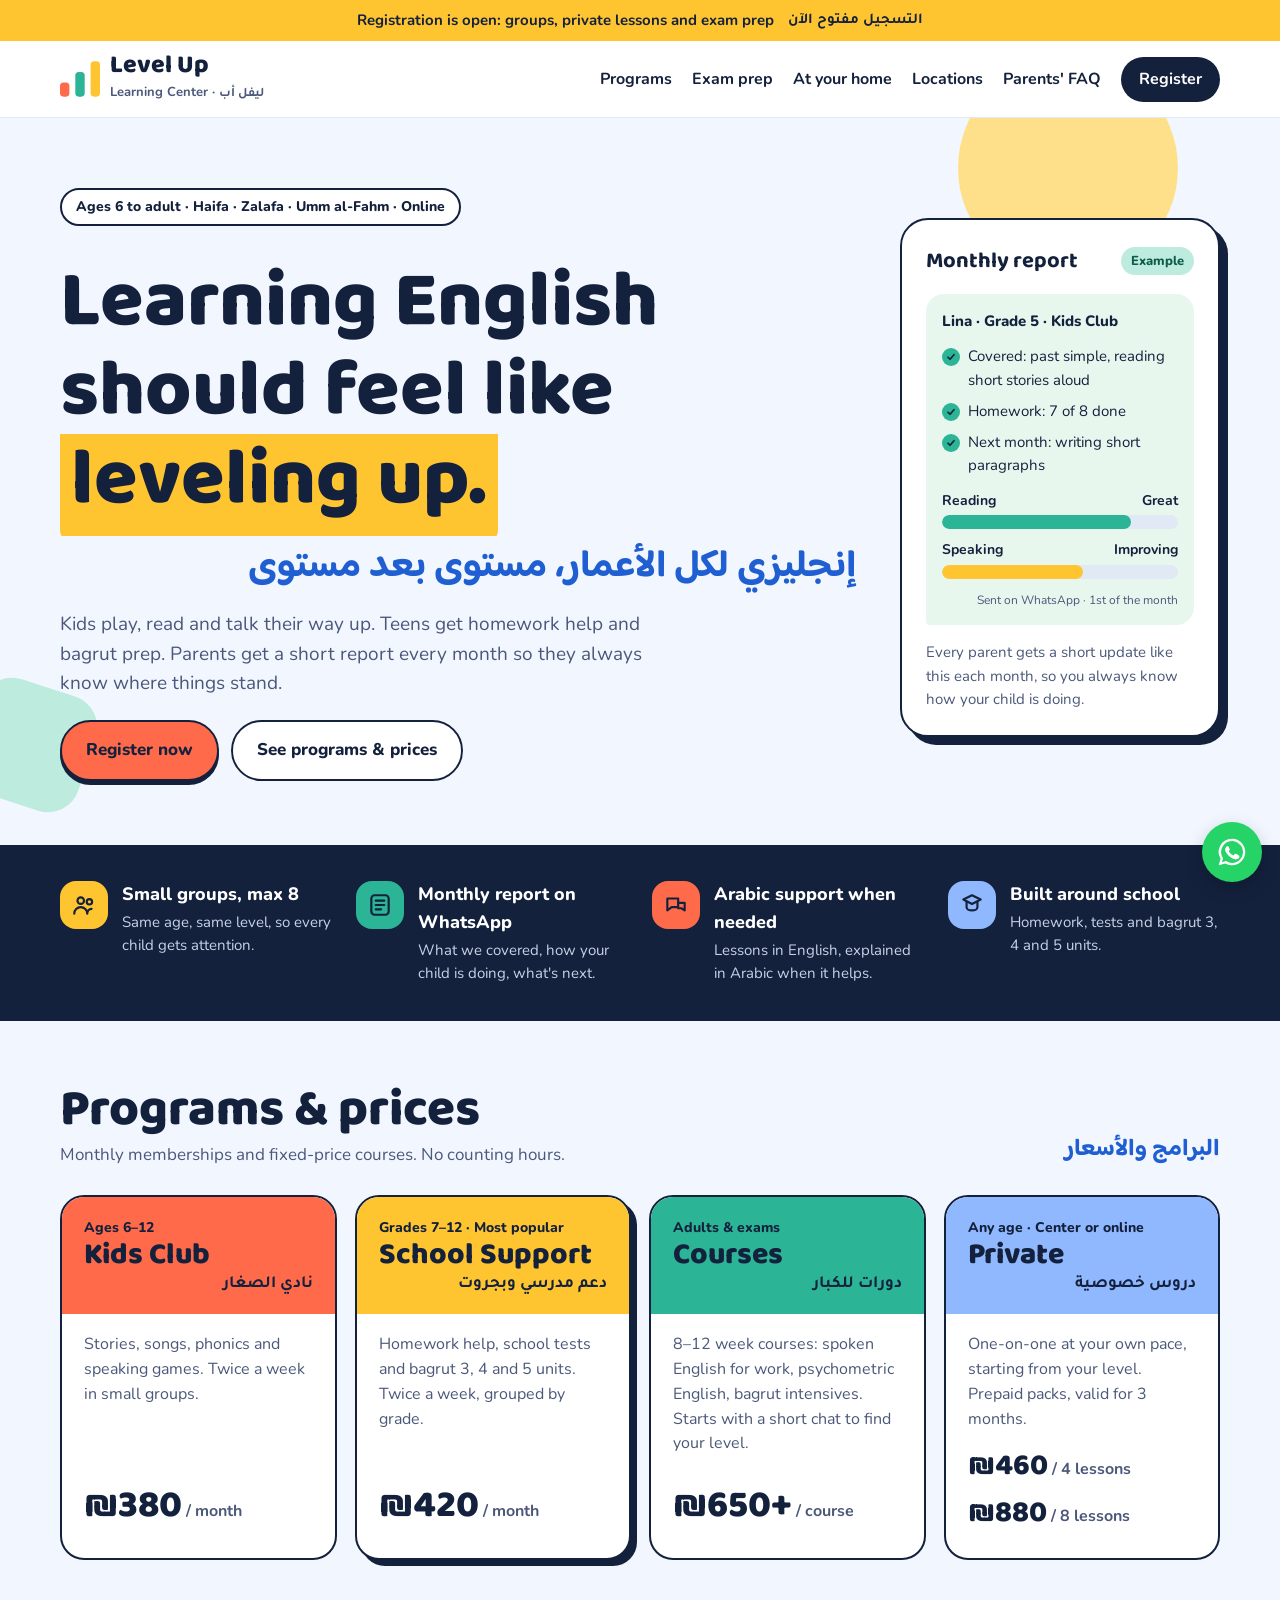
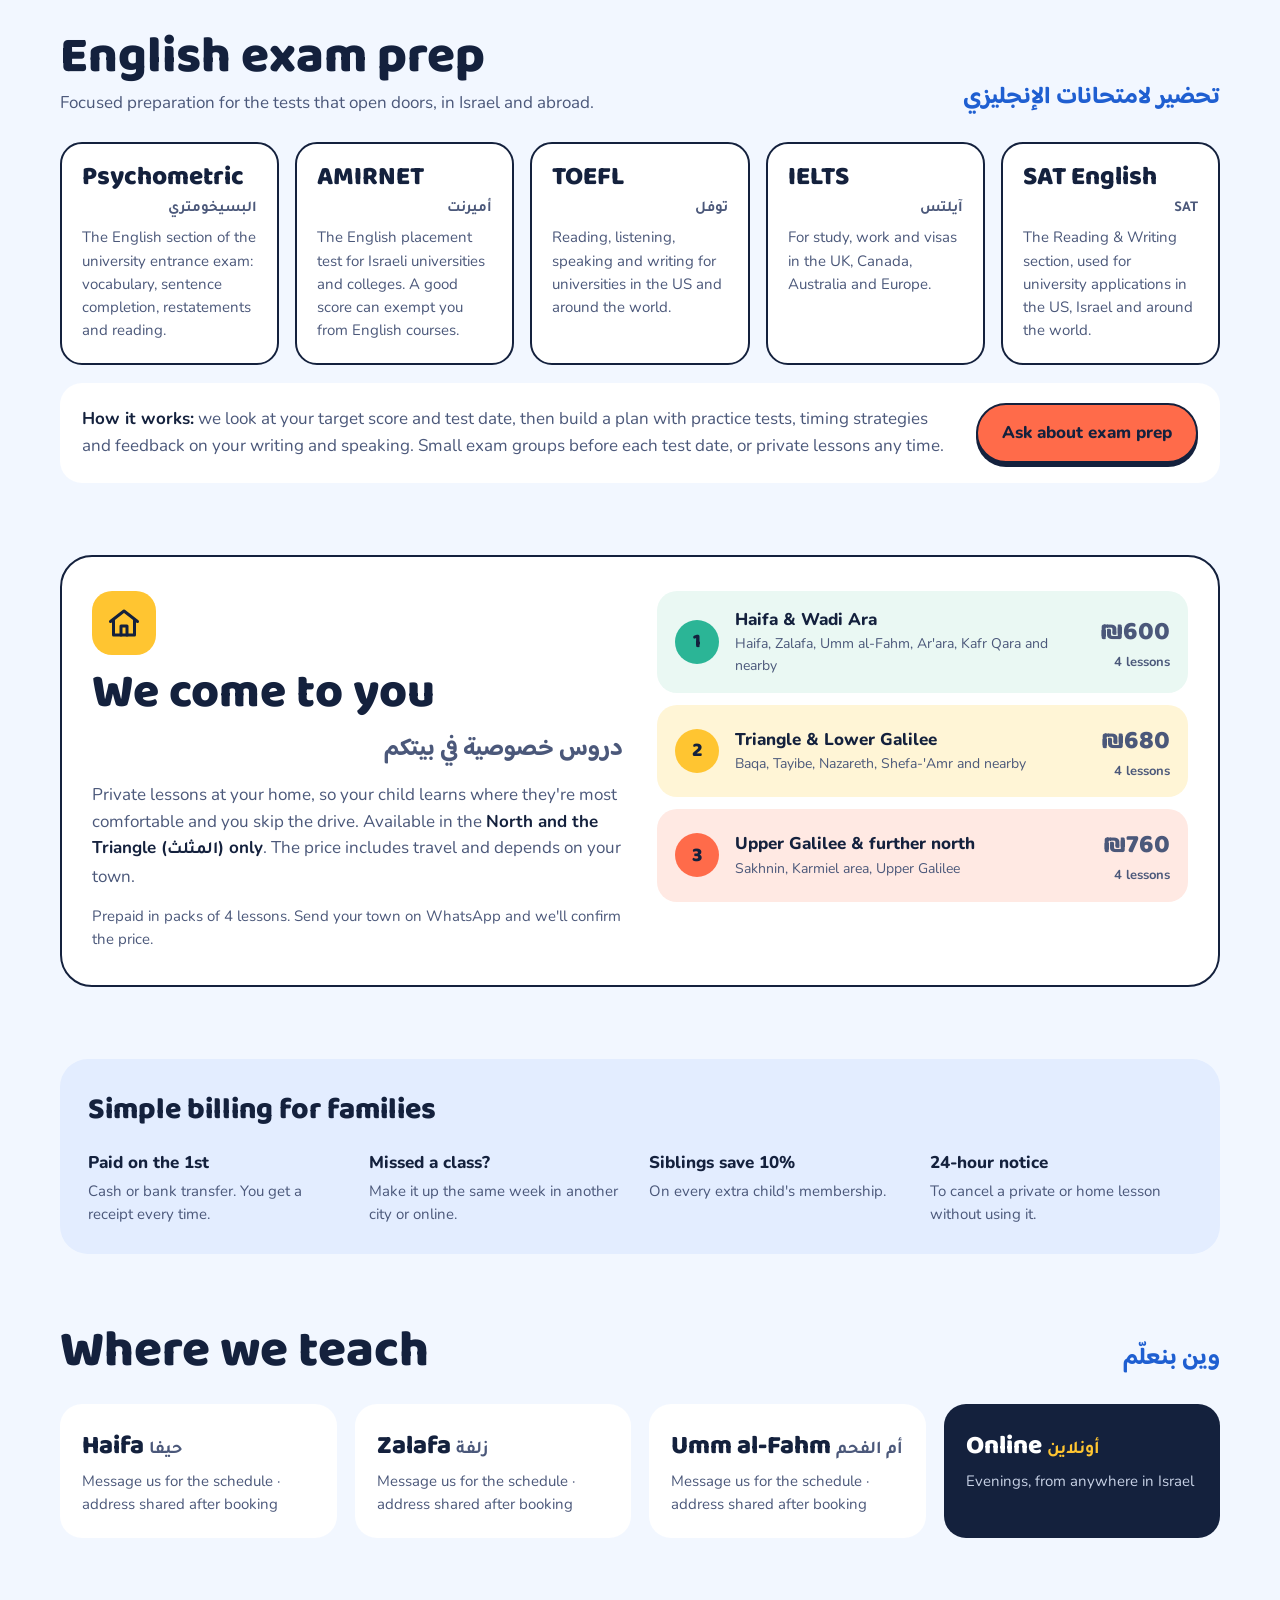
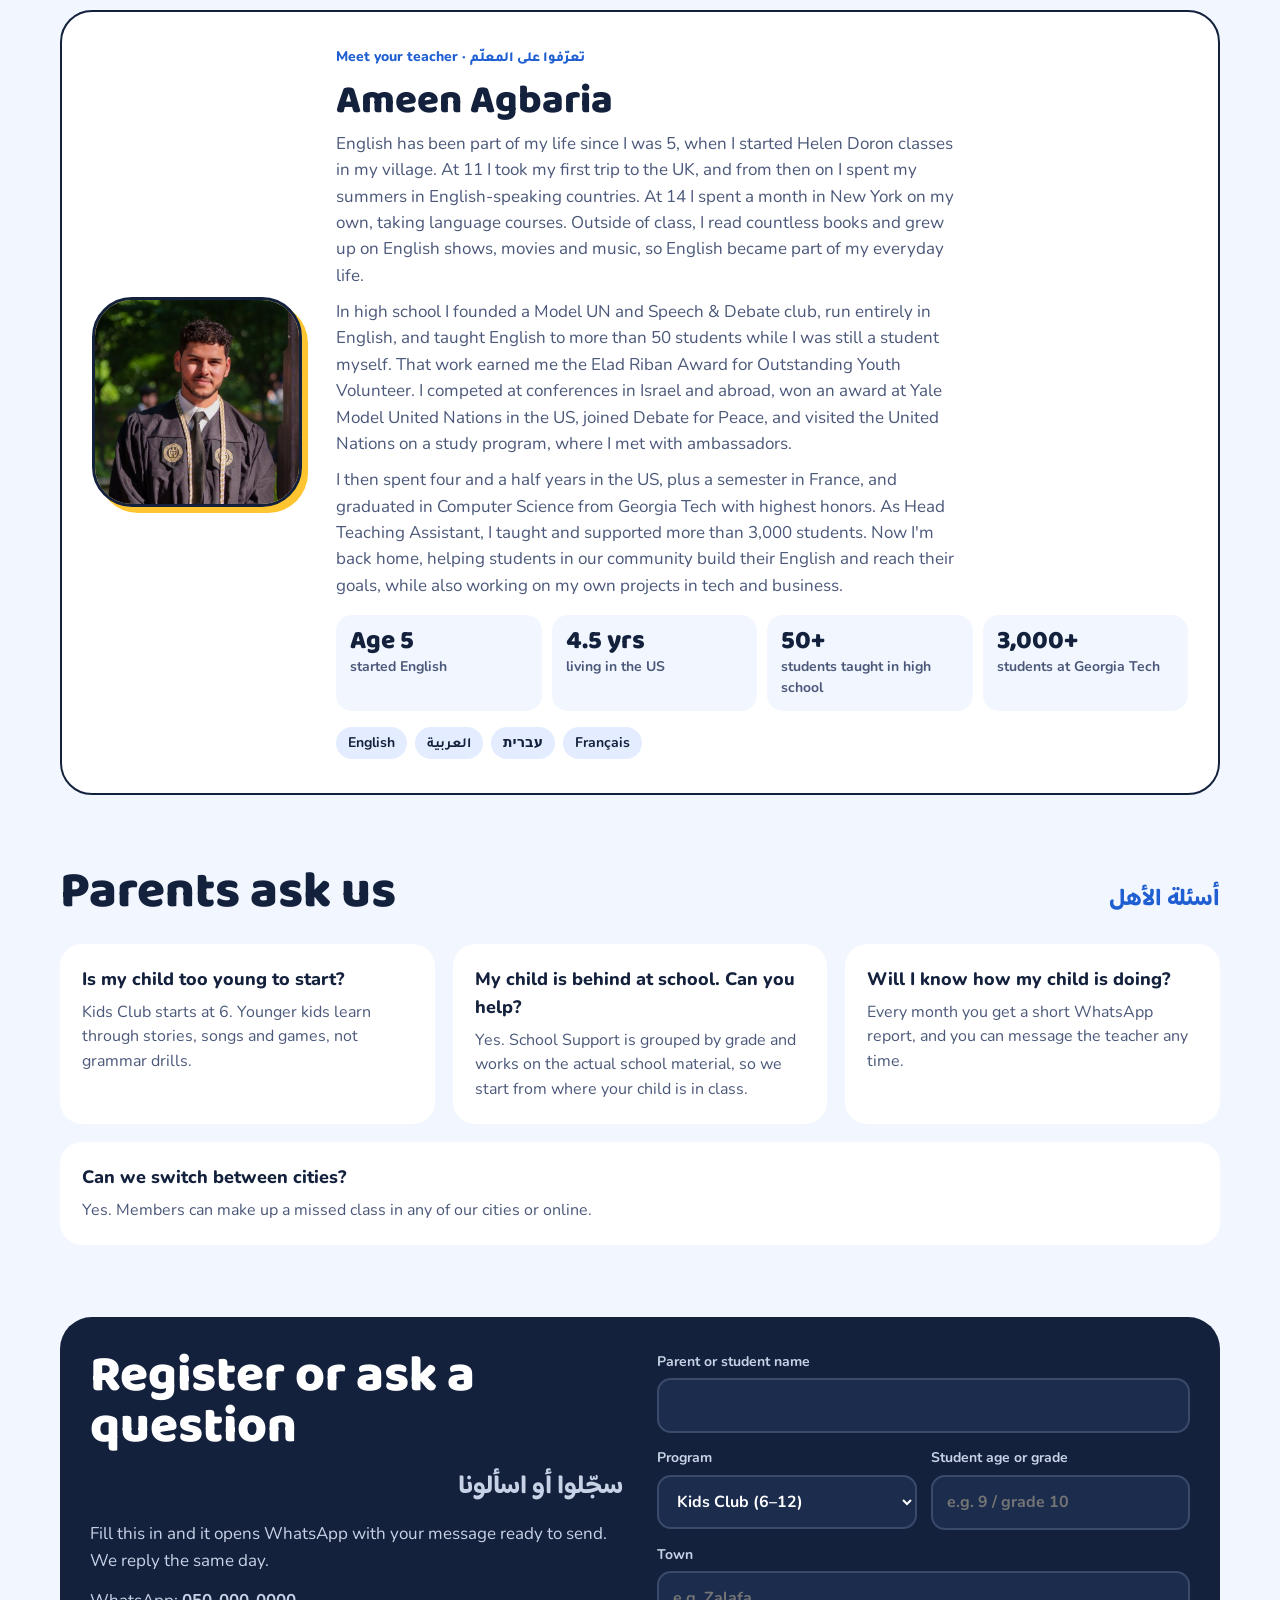
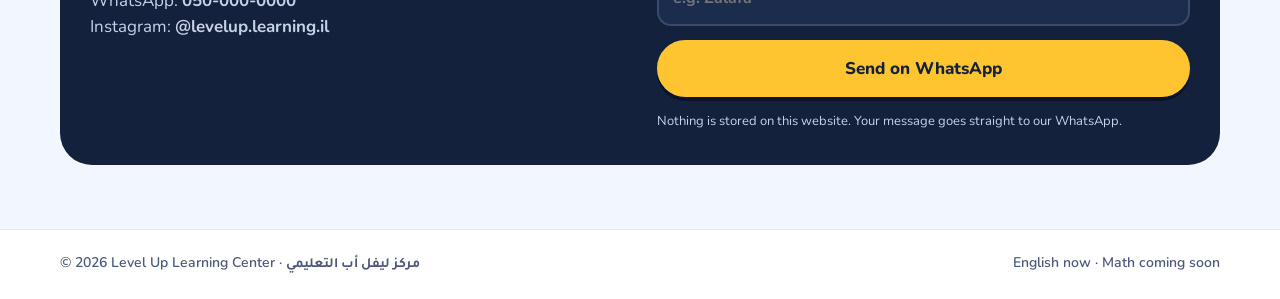
==== index.html @ 757ab036 "Exam cards: remove region tags" ====
<!doctype html>
<html lang="en">
<head>
<meta charset="utf-8">
<meta name="viewport" content="width=device-width, initial-scale=1">
<title>Level Up Learning Center | English lessons in Haifa, Zalafa, Umm al-Fahm &amp; online</title>
<meta name="description" content="English for every age: Kids Club, school support and bagrut prep, adult courses and private lessons. Haifa, Zalafa, Umm al-Fahm, online, or at your home. Exam prep for Psychometric, AMIRNET, TOEFL, IELTS and SAT.">
<meta property="og:title" content="Level Up Learning Center | ليفل أب">
<meta property="og:description" content="English for every age, one level at a time. Haifa, Zalafa, Umm al-Fahm and online.">
<meta property="og:type" content="website">
<meta name="theme-color" content="#14213D">
<link rel="icon" href="data:image/svg+xml,%3Csvg xmlns='http://www.w3.org/2000/svg' viewBox='0 0 34 30'%3E%3Crect x='0' y='18' width='8' height='12' rx='3' fill='%23FF6B4A'/%3E%3Crect x='13' y='9' width='8' height='21' rx='3' fill='%232BB596'/%3E%3Crect x='26' y='0' width='8' height='30' rx='3' fill='%23FFC531'/%3E%3C/svg%3E">
<link rel="preconnect" href="https://fonts.googleapis.com">
<link rel="preconnect" href="https://fonts.gstatic.com" crossorigin>
<link rel="stylesheet" href="https://fonts.googleapis.com/css2?family=Baloo+2:wght@600;700;800&family=Baloo+Bhaijaan+2:wght@600;700&family=Nunito:wght@400;600;700;800&family=Tajawal:wght@500;700&display=swap">
<style>
/* ===== EDIT HERE: colors ===== */
:root{
  --navy:#14213D; --ink:#14213D; --muted:#4B587A; --bg:#F2F7FF; --card:#FFFFFF; --line:#E1E9F5;
  --yellow:#FFC531; --coral:#FF6B4A; --mint:#2BB596; --sky:#8FB8FF; --blue:#1F5FD1;
  --display:'Baloo 2',system-ui,sans-serif; --ar-display:'Baloo Bhaijaan 2','Tajawal',sans-serif;
  --body:'Nunito','Tajawal',system-ui,sans-serif; --ar:'Tajawal',sans-serif;
}
*{box-sizing:border-box}
html{scroll-behavior:smooth}
body{margin:0;background:var(--bg);color:var(--ink);font-family:var(--body);font-size:17px;line-height:1.55}
img{max-width:100%}
a{color:var(--blue)}
.wrap{max-width:1200px;margin:0 auto;padding-left:max(20px,env(safe-area-inset-left));padding-right:max(20px,env(safe-area-inset-right))}
.ar{font-family:var(--ar)}
.ar-title{font-family:var(--ar-display);font-weight:700;color:var(--blue);margin:0}
h1,h2,h3{margin:0}
.h2{font-family:var(--display);font-weight:800;font-size:clamp(32px,4vw,52px);line-height:1}
.sec{padding-block:64px 8px}
.sec-head{display:flex;flex-wrap:wrap;justify-content:space-between;align-items:flex-end;gap:8px 24px;margin-bottom:26px}
.sec-head p.sub{margin:6px 0 0;color:var(--muted)}
.row{display:flex;flex-wrap:wrap;gap:18px}
.row>*{flex:1 1 250px;min-width:0}
.btn{display:inline-block;text-decoration:none;font-weight:800;border-radius:999px;padding:15px 24px;border:2px solid var(--navy);color:var(--navy);background:#fff;cursor:pointer;font-family:inherit;font-size:17px}
.btn-primary{background:var(--coral);box-shadow:0 4px 0 var(--navy)}
.btn-yellow{background:var(--yellow);border-color:var(--yellow);box-shadow:0 4px 0 #0A1328}
.btn:active{transform:translateY(2px);box-shadow:none}
:focus-visible{outline:3px solid var(--blue);outline-offset:3px}

/* announcement + header */
.announce{background:var(--yellow);font-weight:700;font-size:15px;text-align:center}
.announce .wrap{padding-block:9px;display:flex;flex-wrap:wrap;justify-content:center;gap:2px 14px}
header{background:#fff;border-bottom:1px solid var(--line);position:sticky;top:0;z-index:20}
header .wrap{padding-block:12px;display:flex;align-items:center;justify-content:space-between;gap:14px}
.logo{display:flex;align-items:center;gap:10px;color:var(--ink);text-decoration:none}
.logo b{font-family:var(--display);font-weight:800;font-size:25px;line-height:1;display:block}
.logo small{font-size:13px;font-weight:700;color:var(--muted)}
nav{display:flex;align-items:center;gap:20px;font-weight:700;font-size:16px}
nav a{color:var(--ink);text-decoration:none}
nav a.cta{background:var(--navy);color:#fff;padding:10px 18px;border-radius:999px}
@media (max-width:860px){nav a:not(.cta){display:none}}

/* hero */
.hero{position:relative;overflow:hidden}
.blob1{position:absolute;width:220px;height:220px;border-radius:50%;background:#FFE08A;top:-60px;right:8%}
.blob2{position:absolute;width:120px;height:120px;border-radius:32px;background:#BDEBDD;bottom:40px;left:-30px;transform:rotate(18deg)}
.hero .wrap{position:relative;padding-block:56px 64px;display:flex;flex-wrap:wrap;gap:44px;align-items:center}
.hero-text{flex:999 1 520px;min-width:0;display:flex;flex-direction:column;gap:18px}
.chip{align-self:flex-start;background:#fff;border:2px solid var(--navy);border-radius:999px;padding:6px 14px;font-weight:800;font-size:14px}
.hero h1{font-family:var(--display);font-weight:800;font-size:clamp(42px,6.2vw,86px);line-height:1.12;text-wrap:balance}
.hl{background:linear-gradient(transparent 14%,var(--yellow) 14%,var(--yellow) 94%,transparent 94%);border-radius:.18em;padding:0 .14em;-webkit-box-decoration-break:clone;box-decoration-break:clone}
.hero .ar-title{font-size:clamp(24px,3.2vw,38px);line-height:1.3;text-align:right}
.hero p.lead{margin:0;max-width:56ch;color:var(--muted);font-size:19px}
.btns{display:flex;flex-wrap:wrap;gap:12px;padding-top:4px}
.level{flex:1 1 320px;min-width:0;background:#fff;border:2px solid var(--navy);border-radius:28px;padding:24px;box-shadow:8px 8px 0 var(--navy);display:flex;flex-direction:column;gap:16px}
.level-top{display:flex;justify-content:space-between;align-items:center;gap:10px}
.level-top b{font-family:var(--display);font-size:22px}
.tag{background:#BDEBDD;color:#0E5B49;font-weight:800;font-size:13px;padding:4px 10px;border-radius:999px}
.bar{height:14px;background:var(--line);border-radius:999px;overflow:hidden}
.bar i{display:block;width:60%;height:100%;background:var(--mint);border-radius:999px}
.report{background:#E7F7EE;border-radius:18px 18px 18px 4px;padding:16px;display:flex;flex-direction:column;gap:12px}
.report .who{margin:0;font-weight:800;font-size:15px}
.report ul{margin:0;padding:0;list-style:none;display:flex;flex-direction:column;gap:8px;font-size:15px}
.report li{display:flex;gap:8px;align-items:flex-start}
.ck{flex:0 0 auto;width:18px;height:18px;margin-top:3px;border-radius:50%;background:var(--mint) url("data:image/svg+xml,%3Csvg xmlns='http://www.w3.org/2000/svg' viewBox='0 0 24 24' fill='none' stroke='%2314213D' stroke-width='3.5' stroke-linecap='round' stroke-linejoin='round'%3E%3Cpath d='M6 12.5l4 4 8-9'/%3E%3C/svg%3E") center/12px no-repeat}
.skills{display:flex;flex-direction:column;gap:10px}
.sk{display:flex;justify-content:space-between;font-weight:700;font-size:14px;margin-bottom:4px}
.report .time{margin:0;font-size:12px;color:var(--muted);text-align:right}
.small{font-size:15px;color:var(--muted);margin:0}

/* trust strip */
.trust{background:var(--navy);color:#fff}
.trust .wrap{padding-block:36px;display:flex;flex-wrap:wrap;gap:24px}
.trust .item{flex:1 1 230px;min-width:0;display:flex;gap:14px;align-items:flex-start}
.ico{flex:0 0 auto;width:48px;height:48px;border-radius:16px;display:flex;align-items:center;justify-content:center}
.trust h3{font-size:18px;font-weight:800}
.trust p{margin:2px 0 0;color:#C8D2E6;font-size:15px}

/* programs */
.prog{background:#fff;border:2px solid var(--navy);border-radius:24px;overflow:hidden;display:flex;flex-direction:column}
.prog.pop{box-shadow:6px 6px 0 var(--navy)}
.prog-top{padding:20px 22px 16px}
.prog-top .age{margin:0;font-weight:800;font-size:14px}
.prog-top h3{font-family:var(--display);font-weight:800;font-size:30px;line-height:1.05;margin-top:2px}
.prog-top .ar{margin:0;font-weight:700;text-align:right}
.prog-body{padding:18px 22px 22px;display:flex;flex-direction:column;gap:12px;flex:1}
.prog-body p{margin:0;color:var(--muted);font-size:16px}
.price{margin-top:auto!important;color:var(--ink)!important}
.price b{font-family:var(--display);font-weight:800;font-size:38px}
.price span{color:var(--muted);font-weight:700}

.exams{display:grid;grid-template-columns:repeat(auto-fit,minmax(200px,1fr));gap:16px}
.exam{background:#fff;border:2px solid var(--navy);border-radius:22px;padding:20px;display:flex;flex-direction:column;gap:6px}
.exam h3{font-family:var(--display);font-weight:800;font-size:26px;line-height:1.05}
.exam .ar{margin:0;font-weight:700;color:var(--muted)}
.exam p{margin:0;color:var(--muted);font-size:15px}
.exam-how{margin-top:18px;background:#fff;border-radius:22px;padding:20px 22px;display:flex;flex-wrap:wrap;gap:16px;align-items:center;justify-content:space-between}
.exam-how p{margin:0;flex:1 1 420px;min-width:0;color:var(--muted)}
.exam-how strong{color:var(--ink)}

/* home */
.panel{background:#fff;border:2px solid var(--navy);border-radius:32px;padding:34px 30px;display:flex;flex-wrap:wrap;gap:34px;align-items:flex-start}
.panel>*{flex:1 1 360px;min-width:0}
.home-text{display:flex;flex-direction:column;gap:14px}
.home-text p{margin:0;color:var(--muted)}
.zones{display:flex;flex-direction:column;gap:12px}
.zone{display:flex;align-items:center;gap:16px;border-radius:20px;padding:16px 18px}
.zone .n{flex:0 0 auto;width:44px;height:44px;border-radius:50%;display:flex;align-items:center;justify-content:center;font-family:var(--display);font-weight:800;font-size:20px}
.zone .t{flex:1;min-width:0}
.zone h3{font-size:17px;font-weight:800}
.zone p{margin:0;font-size:14px;color:var(--muted)}
.zone .p{text-align:right;flex:0 0 auto;margin:0}
.zone .p b{font-family:var(--display);font-weight:800;font-size:26px}
.zone .p small{display:block;font-size:13px;color:var(--muted);font-weight:700}

/* billing */
.billing{background:#E3EDFF;border-radius:28px;padding:28px}
.billing h2{font-family:var(--display);font-weight:800;font-size:30px;margin-bottom:16px}
.billing h3{font-size:17px;font-weight:800;margin-bottom:4px}
.billing p{margin:0;font-size:15px;color:var(--muted)}

/* locations */
.loc{background:#fff;border-radius:22px;padding:22px}
.loc h3{font-family:var(--display);font-weight:800;font-size:26px}
.loc h3 .ar{font-size:18px;color:var(--muted);font-weight:700}
.loc p{margin:4px 0 0;color:var(--muted);font-size:15px}
.loc.dark{background:var(--navy);color:#fff}
.loc.dark h3 .ar{color:var(--yellow)}
.loc.dark p{color:#C8D2E6}

/* teacher */
.photo-wrap{flex:0 0 auto!important;display:flex;flex-direction:column;align-items:center;gap:12px}
.photo{width:210px;height:210px;border-radius:40px;background:#FFE08A;border:3px solid var(--navy);box-shadow:6px 6px 0 var(--yellow);overflow:hidden}
.photo img{width:100%;height:100%;object-fit:cover;display:block}

.teacher{align-items:center}
.teacher .info{flex:999 1 420px;display:flex;flex-direction:column;gap:10px}
.teacher .info p{margin:0;max-width:62ch;color:var(--muted)}
.stats{display:grid;grid-template-columns:repeat(auto-fit,minmax(130px,1fr));gap:10px;margin:6px 0}
.stats div{background:var(--bg);border-radius:16px;padding:12px 14px;display:flex;flex-direction:column}
.stats b{font-family:var(--display);font-weight:800;font-size:26px;line-height:1.1}
.stats span{font-size:14px;color:var(--muted);font-weight:700}
.langs{display:flex;flex-wrap:wrap;gap:8px}
.langs span{background:#E3EDFF;border-radius:999px;padding:5px 12px;font-weight:700;font-size:14px}

/* faq */
.faq{background:#fff;border-radius:22px;padding:22px}
.faq h3{font-size:18px;font-weight:800;margin-bottom:6px}
.faq p{margin:0;color:var(--muted);font-size:16px}

/* contact */
.contact{background:var(--navy);color:#fff;border-radius:32px;padding:34px 30px;display:flex;flex-wrap:wrap;gap:34px;position:relative;overflow:hidden}
.contact>*{flex:1 1 340px;min-width:0;position:relative}
.contact .lead{display:flex;flex-direction:column;gap:14px}
.contact .lead p{margin:0;color:#C8D2E6}
.contact .ar-title{color:var(--yellow);font-size:26px;text-align:right}
form{display:flex;flex-direction:column;gap:14px}
label{display:flex;flex-direction:column;gap:6px;font-size:14px;font-weight:700;color:#C8D2E6}
input,select{font:inherit;font-size:16px;padding:13px 14px;border-radius:14px;border:2px solid #3A4A6B;background:#1C2C4D;color:#fff;width:100%}
.two{display:flex;flex-wrap:wrap;gap:14px}.two>*{flex:1 1 150px}
.note{font-size:13px;color:#C8D2E6;margin:0}

footer{background:#fff;border-top:1px solid var(--line);margin-top:56px}
footer .wrap{padding-block:22px;display:flex;flex-wrap:wrap;justify-content:space-between;gap:10px;font-size:14px;color:var(--muted);font-weight:600}

/* floating whatsapp */
.wa{position:fixed;right:max(18px,env(safe-area-inset-right));bottom:max(18px,env(safe-area-inset-bottom));width:60px;height:60px;border-radius:50%;background:#25D366;display:flex;align-items:center;justify-content:center;box-shadow:0 6px 18px rgba(0,0,0,.2);z-index:30}
@media (prefers-reduced-motion:reduce){html{scroll-behavior:auto}}
</style>
</head>
<body>

<div class="announce"><div class="wrap">
  <span>Registration is open: groups, private lessons and exam prep</span>
  <span class="ar" lang="ar" dir="rtl">التسجيل مفتوح الآن</span>
</div></div>

<header><div class="wrap">
  <a class="logo" href="#top" aria-label="Level Up Learning Center, home">
    <svg width="40" height="36" viewBox="0 0 34 30" aria-hidden="true"><rect x="0" y="18" width="8" height="12" rx="3" fill="#FF6B4A"/><rect x="13" y="9" width="8" height="21" rx="3" fill="#2BB596"/><rect x="26" y="0" width="8" height="30" rx="3" fill="#FFC531"/></svg>
    <span><b>Level Up</b><small>Learning Center · <span class="ar" lang="ar">ليفل أب</span></small></span>
  </a>
  <nav aria-label="Main">
    <a href="#programs">Programs</a>
    <a href="#exams">Exam prep</a>
    <a href="#home">At your home</a>
    <a href="#locations">Locations</a>
    <a href="#faq">Parents' FAQ</a>
    <a class="cta" href="#contact">Register</a>
  </nav>
</div></header>

<main>
<section class="hero" id="top">
  <div class="blob1" aria-hidden="true"></div><div class="blob2" aria-hidden="true"></div>
  <div class="wrap">
    <div class="hero-text">
      <p class="chip">Ages 6 to adult · Haifa · Zalafa · Umm al-Fahm · Online</p>
      <h1>Learning English should feel like <span class="hl">leveling up.</span></h1>
      <p class="ar-title" lang="ar" dir="rtl">إنجليزي لكل الأعمار، مستوى بعد مستوى</p>
      <p class="lead">Kids play, read and talk their way up. Teens get homework help and bagrut prep. Parents get a short report every month so they always know where things stand.</p>
      <div class="btns">
        <a class="btn btn-primary" href="#contact">Register now</a>
        <a class="btn" href="#programs">See programs &amp; prices</a>
      </div>
    </div>
    <div class="level" aria-label="Example of the monthly progress report parents receive on WhatsApp">
      <div class="level-top"><b>Monthly report</b><span class="tag">Example</span></div>
      <div class="report">
        <p class="who">Lina · Grade 5 · Kids Club</p>
        <ul>
          <li><span class="ck" aria-hidden="true"></span>Covered: past simple, reading short stories aloud</li>
          <li><span class="ck" aria-hidden="true"></span>Homework: 7 of 8 done</li>
          <li><span class="ck" aria-hidden="true"></span>Next month: writing short paragraphs</li>
        </ul>
        <div class="skills">
          <div><div class="sk"><span>Reading</span><span>Great</span></div><div class="bar"><i style="width:80%"></i></div></div>
          <div><div class="sk"><span>Speaking</span><span>Improving</span></div><div class="bar"><i style="width:60%;background:var(--yellow)"></i></div></div>
        </div>
        <p class="time">Sent on WhatsApp · 1st of the month</p>
      </div>
      <p class="small">Every parent gets a short update like this each month, so you always know how your child is doing.</p>
    </div>
  </div>
</section>

<section class="trust" aria-label="Why parents choose us"><div class="wrap">
  <div class="item"><div class="ico" style="background:var(--yellow)"><svg width="26" height="26" viewBox="0 0 24 24" aria-hidden="true" fill="none" stroke="#14213D" stroke-width="2" stroke-linecap="round" stroke-linejoin="round"><circle cx="9" cy="8" r="3"/><circle cx="17" cy="9" r="2.5"/><path d="M3 20c0-3.3 2.7-6 6-6s6 2.7 6 6M15 20c0-2.5 1.5-4.5 4-4.5"/></svg></div>
    <div><h3>Small groups, max 8</h3><p>Same age, same level, so every child gets attention.</p></div></div>
  <div class="item"><div class="ico" style="background:var(--mint)"><svg width="26" height="26" viewBox="0 0 24 24" aria-hidden="true" fill="none" stroke="#14213D" stroke-width="2" stroke-linecap="round" stroke-linejoin="round"><rect x="4" y="3" width="16" height="18" rx="3"/><path d="M8 8h8M8 12h8M8 16h5"/></svg></div>
    <div><h3>Monthly report on WhatsApp</h3><p>What we covered, how your child is doing, what's next.</p></div></div>
  <div class="item"><div class="ico" style="background:var(--coral)"><svg width="26" height="26" viewBox="0 0 24 24" aria-hidden="true" fill="none" stroke="#14213D" stroke-width="2" stroke-linecap="round" stroke-linejoin="round"><path d="M4 6h10v8H8l-4 3z"/><path d="M14 10h6v7l-3-2h-3"/></svg></div>
    <div><h3>Arabic support when needed</h3><p>Lessons in English, explained in Arabic when it helps.</p></div></div>
  <div class="item"><div class="ico" style="background:var(--sky)"><svg width="26" height="26" viewBox="0 0 24 24" aria-hidden="true" fill="none" stroke="#14213D" stroke-width="2" stroke-linecap="round" stroke-linejoin="round"><path d="M12 3l8 4-8 4-8-4z"/><path d="M7 9.5V14c0 1.7 2.2 3 5 3s5-1.3 5-3V9.5"/></svg></div>
    <div><h3>Built around school</h3><p>Homework, tests and bagrut 3, 4 and 5 units.</p></div></div>
</div></section>

<section class="sec" id="programs"><div class="wrap">
  <div class="sec-head">
    <div><h2 class="h2">Programs &amp; prices</h2><p class="sub">Monthly memberships and fixed-price courses. No counting hours.</p></div>
    <p class="ar-title" lang="ar" dir="rtl" style="font-size:24px">البرامج والأسعار</p>
  </div>
  <div class="row">
    <article class="prog">
      <div class="prog-top" style="background:var(--coral)"><p class="age">Ages 6–12</p><h3>Kids Club</h3><p class="ar" lang="ar" dir="rtl">نادي الصغار</p></div>
      <div class="prog-body"><p>Stories, songs, phonics and speaking games. Twice a week in small groups.</p><p class="price"><b>₪380</b> <span>/ month</span></p></div>
    </article>
    <article class="prog pop">
      <div class="prog-top" style="background:var(--yellow)"><p class="age">Grades 7–12 · Most popular</p><h3>School Support</h3><p class="ar" lang="ar" dir="rtl">دعم مدرسي وبجروت</p></div>
      <div class="prog-body"><p>Homework help, school tests and bagrut 3, 4 and 5 units. Twice a week, grouped by grade.</p><p class="price"><b>₪420</b> <span>/ month</span></p></div>
    </article>
    <article class="prog">
      <div class="prog-top" style="background:var(--mint)"><p class="age">Adults &amp; exams</p><h3>Courses</h3><p class="ar" lang="ar" dir="rtl">دورات للكبار</p></div>
      <div class="prog-body"><p>8–12 week courses: spoken English for work, psychometric English, bagrut intensives. Starts with a short chat to find your level.</p><p class="price"><b>₪650+</b> <span>/ course</span></p></div>
    </article>
    <article class="prog">
      <div class="prog-top" style="background:var(--sky)"><p class="age">Any age · Center or online</p><h3>Private</h3><p class="ar" lang="ar" dir="rtl">دروس خصوصية</p></div>
      <div class="prog-body"><p>One-on-one at your own pace, starting from your level. Prepaid packs, valid for 3 months.</p>
        <p class="price" style="display:flex;flex-direction:column"><span style="color:var(--ink)"><b style="font-size:30px">₪460</b> <span>/ 4 lessons</span></span><span style="color:var(--ink)"><b style="font-size:30px">₪880</b> <span>/ 8 lessons</span></span></p></div>
    </article>
  </div>
</div></section>

<section class="sec" id="exams"><div class="wrap">
  <div class="sec-head">
    <div><h2 class="h2">English exam prep</h2><p class="sub">Focused preparation for the tests that open doors, in Israel and abroad.</p></div>
    <p class="ar-title" lang="ar" dir="rtl" style="font-size:24px">تحضير لامتحانات الإنجليزي</p>
  </div>
  <div class="exams">
    <div class="exam"><h3>Psychometric</h3><p class="ar" lang="ar" dir="rtl">البسيخومتري</p><p>The English section of the university entrance exam: vocabulary, sentence completion, restatements and reading.</p></div>
    <div class="exam"><h3>AMIRNET</h3><p class="ar" lang="ar" dir="rtl">أميرنت</p><p>The English placement test for Israeli universities and colleges. A good score can exempt you from English courses.</p></div>
    <div class="exam"><h3>TOEFL</h3><p class="ar" lang="ar" dir="rtl">توفل</p><p>Reading, listening, speaking and writing for universities in the US and around the world.</p></div>
    <div class="exam"><h3>IELTS</h3><p class="ar" lang="ar" dir="rtl">آيلتس</p><p>For study, work and visas in the UK, Canada, Australia and Europe.</p></div>
    <div class="exam"><h3>SAT English</h3><p class="ar" lang="ar" dir="rtl">SAT</p><p>The Reading &amp; Writing section, used for university applications in the US, Israel and around the world.</p></div>
  </div>
  <div class="exam-how">
    <p><strong>How it works:</strong> we look at your target score and test date, then build a plan with practice tests, timing strategies and feedback on your writing and speaking. Small exam groups before each test date, or private lessons any time.</p>
    <a class="btn btn-primary" href="#contact">Ask about exam prep</a>
  </div>
</div></section>

<section class="sec" id="home"><div class="wrap">
  <div class="panel">
    <div class="home-text">
      <div class="ico" style="background:var(--yellow);width:64px;height:64px;border-radius:20px"><svg width="36" height="36" viewBox="0 0 24 24" aria-hidden="true" fill="none" stroke="#14213D" stroke-width="2" stroke-linecap="round" stroke-linejoin="round"><path d="M3 11l9-7 9 7"/><path d="M5 10v10h14V10"/><path d="M10 20v-6h4v6"/></svg></div>
      <h2 class="h2" style="font-size:clamp(32px,3.8vw,48px)">We come to you</h2>
      <p class="ar-title" lang="ar" dir="rtl" style="font-size:24px;text-align:right">دروس خصوصية في بيتكم</p>
      <p>Private lessons at your home, so your child learns where they're most comfortable and you skip the drive. Available in the <strong style="color:var(--ink)">North and the Triangle (<span class="ar" lang="ar">المثلث</span>) only</strong>. The price includes travel and depends on your town.</p>
      <p style="font-size:15px">Prepaid in packs of 4 lessons. Send your town on WhatsApp and we'll confirm the price.</p>
    </div>
    <div class="zones">
      <div class="zone" style="background:#EAF8F3"><span class="n" style="background:var(--mint)">1</span><div class="t"><h3>Haifa &amp; Wadi Ara</h3><p>Haifa, Zalafa, Umm al-Fahm, Ar'ara, Kafr Qara and nearby</p></div><p class="p"><b>₪600</b><small>4 lessons</small></p></div>
      <div class="zone" style="background:#FFF5D6"><span class="n" style="background:var(--yellow)">2</span><div class="t"><h3>Triangle &amp; Lower Galilee</h3><p>Baqa, Tayibe, Nazareth, Shefa-'Amr and nearby</p></div><p class="p"><b>₪680</b><small>4 lessons</small></p></div>
      <div class="zone" style="background:#FFE9E3"><span class="n" style="background:var(--coral)">3</span><div class="t"><h3>Upper Galilee &amp; further north</h3><p>Sakhnin, Karmiel area, Upper Galilee</p></div><p class="p"><b>₪760</b><small>4 lessons</small></p></div>
    </div>
  </div>
</div></section>

<section class="sec"><div class="wrap">
  <div class="billing">
    <h2>Simple billing for families</h2>
    <div class="row">
      <div><h3>Paid on the 1st</h3><p>Cash or bank transfer. You get a receipt every time.</p></div>
      <div><h3>Missed a class?</h3><p>Make it up the same week in another city or online.</p></div>
      <div><h3>Siblings save 10%</h3><p>On every extra child's membership.</p></div>
      <div><h3>24-hour notice</h3><p>To cancel a private or home lesson without using it.</p></div>
    </div>
  </div>
</div></section>

<section class="sec" id="locations"><div class="wrap">
  <div class="sec-head"><h2 class="h2">Where we teach</h2><p class="ar-title" lang="ar" dir="rtl" style="font-size:24px">وين بنعلّم</p></div>
  <div class="row">
    <!-- EDIT HERE: replace "Message us for the schedule" with your days, e.g. "Sundays &amp; Wednesdays" -->
    <div class="loc"><h3>Haifa <span class="ar" lang="ar">حيفا</span></h3><p>Message us for the schedule · address shared after booking</p></div>
    <div class="loc"><h3>Zalafa <span class="ar" lang="ar">زلفة</span></h3><p>Message us for the schedule · address shared after booking</p></div>
    <div class="loc"><h3>Umm al-Fahm <span class="ar" lang="ar">أم الفحم</span></h3><p>Message us for the schedule · address shared after booking</p></div>
    <div class="loc dark"><h3>Online <span class="ar" lang="ar">أونلاين</span></h3><p>Evenings, from anywhere in Israel</p></div>
  </div>
</div></section>

<section class="sec"><div class="wrap">
  <div class="panel teacher">
    <!-- EDIT HERE: to change the photo, replace photo.jpg (square, about 600x600) -->
    <div class="photo-wrap">
      <div class="photo"><img src="photo.jpg" alt="Ameen Agbaria at his Georgia Tech graduation" width="600" height="600"></div>
    </div>
    <div class="info">
      <p style="font-weight:800;font-size:14px;color:var(--blue)">Meet your teacher · <span class="ar" lang="ar">تعرّفوا على المعلّم</span></p>
      <h2 class="h2" style="font-size:40px">Ameen Agbaria</h2>
      <p>English has been part of my life since I was 5, when I started Helen Doron classes in my village. At 11 I took my first trip to the UK, and from then on I spent my summers in English-speaking countries. At 14 I spent a month in New York on my own, taking language courses. Outside of class, I read countless books and grew up on English shows, movies and music, so English became part of my everyday life.</p>
      <p>In high school I founded a Model UN and Speech &amp; Debate club, run entirely in English, and taught English to more than 50 students while I was still a student myself. That work earned me the Elad Riban Award for Outstanding Youth Volunteer. I competed at conferences in Israel and abroad, won an award at Yale Model United Nations in the US, joined Debate for Peace, and visited the United Nations on a study program, where I met with ambassadors.</p>
      <p>I then spent four and a half years in the US, plus a semester in France, and graduated in Computer Science from Georgia Tech with highest honors. As Head Teaching Assistant, I taught and supported more than 3,000 students. Now I'm back home, helping students in our community build their English and reach their goals, while also working on my own projects in tech and business.</p>
      <div class="stats">
        <div><b>Age 5</b><span>started English</span></div>
        <div><b>4.5 yrs</b><span>living in the US</span></div>
        <div><b>50+</b><span>students taught in high school</span></div>
        <div><b>3,000+</b><span>students at Georgia Tech</span></div>
      </div>
      <div class="langs"><span>English</span><span lang="ar">العربية</span><span lang="he">עברית</span><span lang="fr">Français</span></div>
    </div>
  </div>
</div></section>

<section class="sec" id="faq"><div class="wrap">
  <div class="sec-head"><h2 class="h2">Parents ask us</h2><p class="ar-title" lang="ar" dir="rtl" style="font-size:24px">أسئلة الأهل</p></div>
  <div class="row">
    <div class="faq" style="flex-basis:320px"><h3>Is my child too young to start?</h3><p>Kids Club starts at 6. Younger kids learn through stories, songs and games, not grammar drills.</p></div>
    <div class="faq" style="flex-basis:320px"><h3>My child is behind at school. Can you help?</h3><p>Yes. School Support is grouped by grade and works on the actual school material, so we start from where your child is in class.</p></div>
    <div class="faq" style="flex-basis:320px"><h3>Will I know how my child is doing?</h3><p>Every month you get a short WhatsApp report, and you can message the teacher any time.</p></div>
    <div class="faq" style="flex-basis:320px"><h3>Can we switch between cities?</h3><p>Yes. Members can make up a missed class in any of our cities or online.</p></div>
  </div>
</div></section>

<section class="sec" id="contact"><div class="wrap">
  <div class="contact">
    <div class="lead">
      <h2 class="h2">Register or ask a question</h2>
      <p class="ar-title" lang="ar" dir="rtl">سجّلوا أو اسألونا</p>
      <p>Fill this in and it opens WhatsApp with your message ready to send. We reply the same day.</p>
      <p>WhatsApp: <strong id="wa-shown"></strong><br>Instagram: <strong>@levelup.learning.il</strong></p>
    </div>
    <form id="book">
      <label for="f-name">Parent or student name<input id="f-name" name="name" type="text" autocomplete="name" required></label>
      <div class="two">
        <label for="f-prog">Program<select id="f-prog" name="program">
          <option>Kids Club (6–12)</option><option>School Support (7–12)</option><option>Courses (adults)</option><option>Exam prep (Psychometric, AMIRNET, TOEFL, IELTS, SAT)</option><option>Private</option><option>Private at home</option>
        </select></label>
        <label for="f-age">Student age or grade<input id="f-age" name="age" type="text" placeholder="e.g. 9 / grade 10"></label>
      </div>
      <label for="f-town">Town<input id="f-town" name="town" type="text" placeholder="e.g. Zalafa" required></label>
      <button class="btn btn-yellow" type="submit">Send on WhatsApp</button>
      <p class="note">Nothing is stored on this website. Your message goes straight to our WhatsApp.</p>
    </form>
  </div>
</div></section>
</main>

<footer><div class="wrap">
  <span>© <span id="yr">2026</span> Level Up Learning Center · <span class="ar" lang="ar">مركز ليفل أب التعليمي</span></span>
  <span>English now · Math coming soon</span>
</div></footer>

<a class="wa" id="wa-float" href="#" aria-label="Chat with us on WhatsApp">
  <svg width="32" height="32" viewBox="0 0 24 24" aria-hidden="true" fill="#fff"><path d="M12 2a10 10 0 0 0-8.6 15.1L2 22l5-1.3A10 10 0 1 0 12 2zm0 18.2a8.2 8.2 0 0 1-4.2-1.2l-.3-.2-3 .8.8-2.9-.2-.3A8.2 8.2 0 1 1 12 20.2zm4.5-6.1c-.2-.1-1.5-.7-1.7-.8s-.4-.1-.6.1-.7.8-.8 1-.3.2-.5.1a6.7 6.7 0 0 1-3.3-2.9c-.3-.4.3-.4.7-1.3.1-.2 0-.3 0-.4l-.8-1.8c-.2-.5-.4-.4-.6-.4h-.5a1 1 0 0 0-.7.3 3 3 0 0 0-.9 2.2 5.2 5.2 0 0 0 1.1 2.7 11.8 11.8 0 0 0 4.5 4c1.7.7 2.3.8 3.2.6a2.7 2.7 0 0 0 1.8-1.2 2.2 2.2 0 0 0 .1-1.3c0-.1-.2-.2-.5-.3z"/></svg>
</a>

<script>
/* ===== EDIT HERE: your WhatsApp number, international format, no + or spaces (05X-XXX-XXXX -> 9725XXXXXXXX) ===== */
const WHATSAPP = "972500000000";

const pretty = "0" + WHATSAPP.slice(3, 5) + "-" + WHATSAPP.slice(5, 8) + "-" + WHATSAPP.slice(8);
document.getElementById("wa-shown").textContent = pretty;
document.getElementById("yr").textContent = new Date().getFullYear();
const hello = "مرحبا! Hi, I'd like to ask about English lessons at Level Up.";
document.getElementById("wa-float").href = "https://wa.me/" + WHATSAPP + "?text=" + encodeURIComponent(hello);

document.getElementById("book").addEventListener("submit", function (e) {
  e.preventDefault();
  const f = new FormData(this);
  const msg = [
    "مرحبا! Hi, I'd like to register for lessons at Level Up.",
    "Name: " + f.get("name"),
    "Program: " + f.get("program"),
    "Age/grade: " + (f.get("age") || "-"),
    "Town: " + f.get("town")
  ].join("\n");
  window.location.href = "https://wa.me/" + WHATSAPP + "?text=" + encodeURIComponent(msg);
});
</script>
</body>
</html>
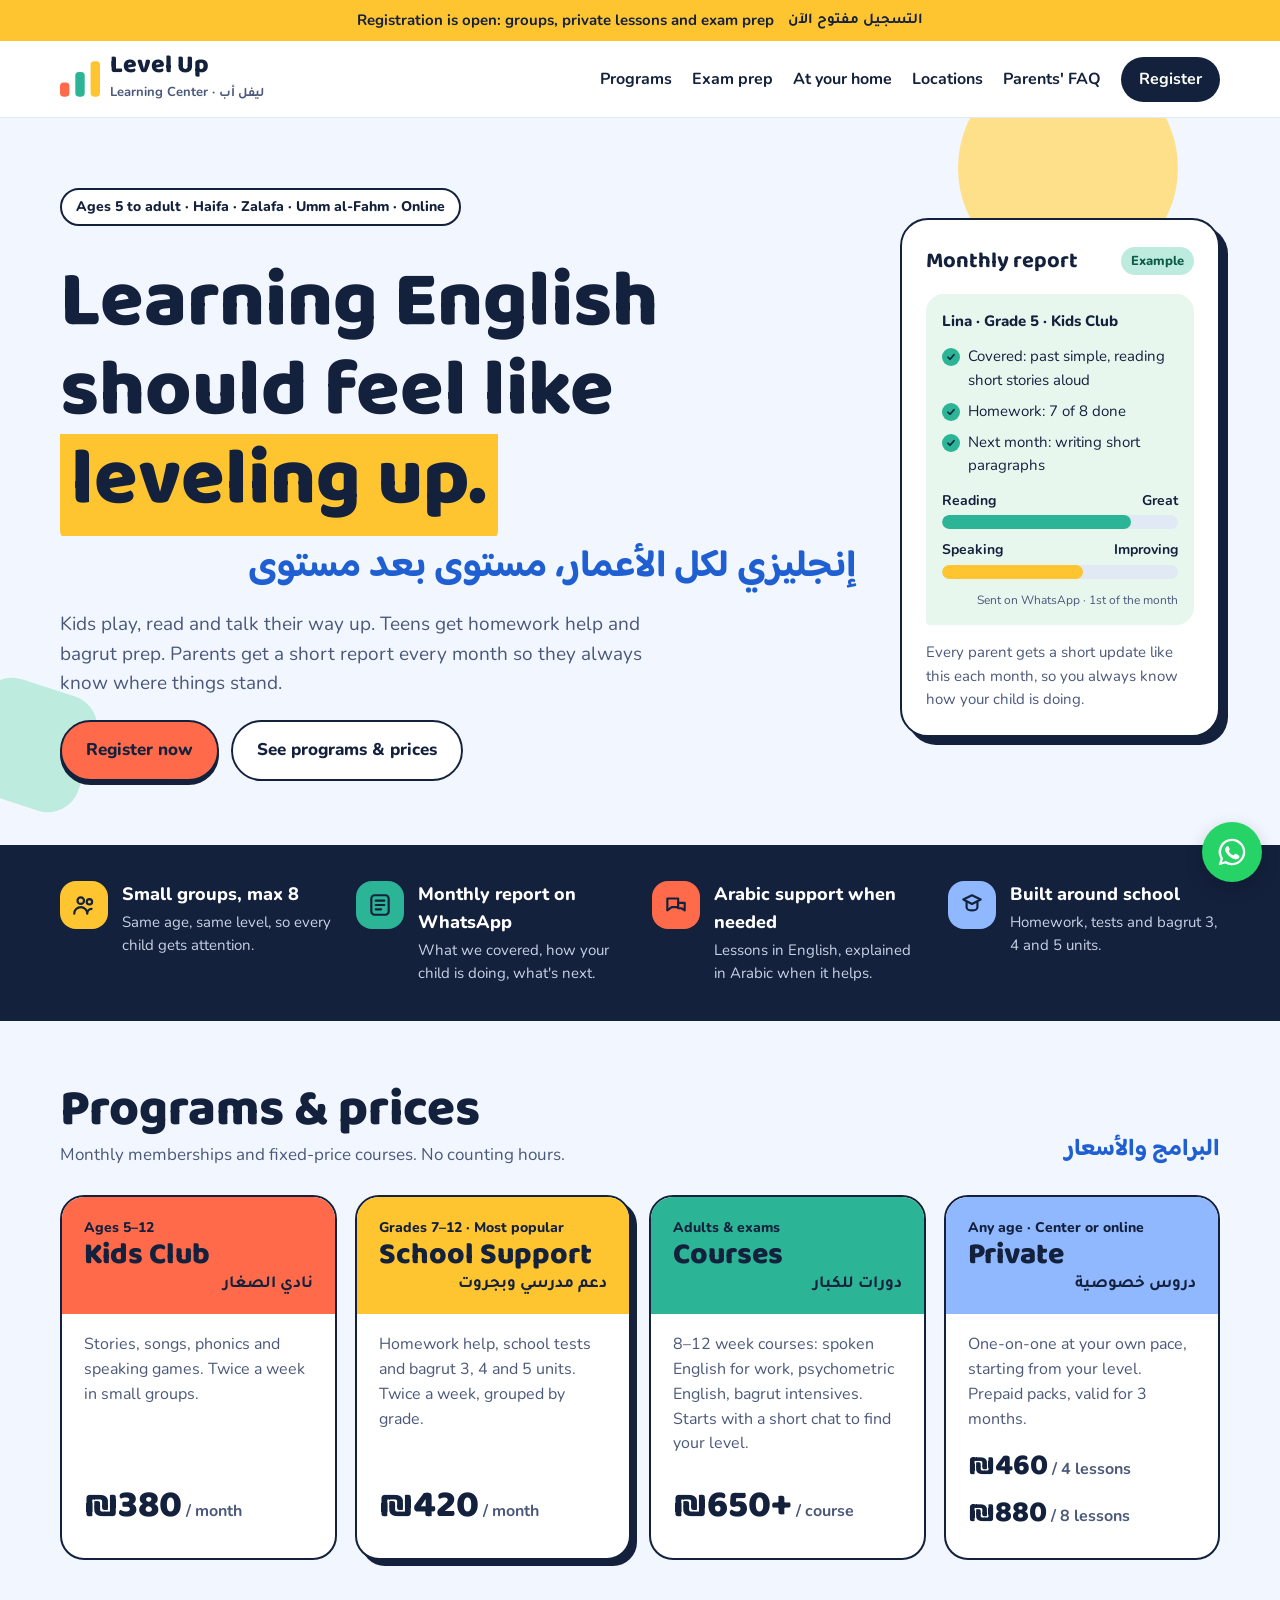
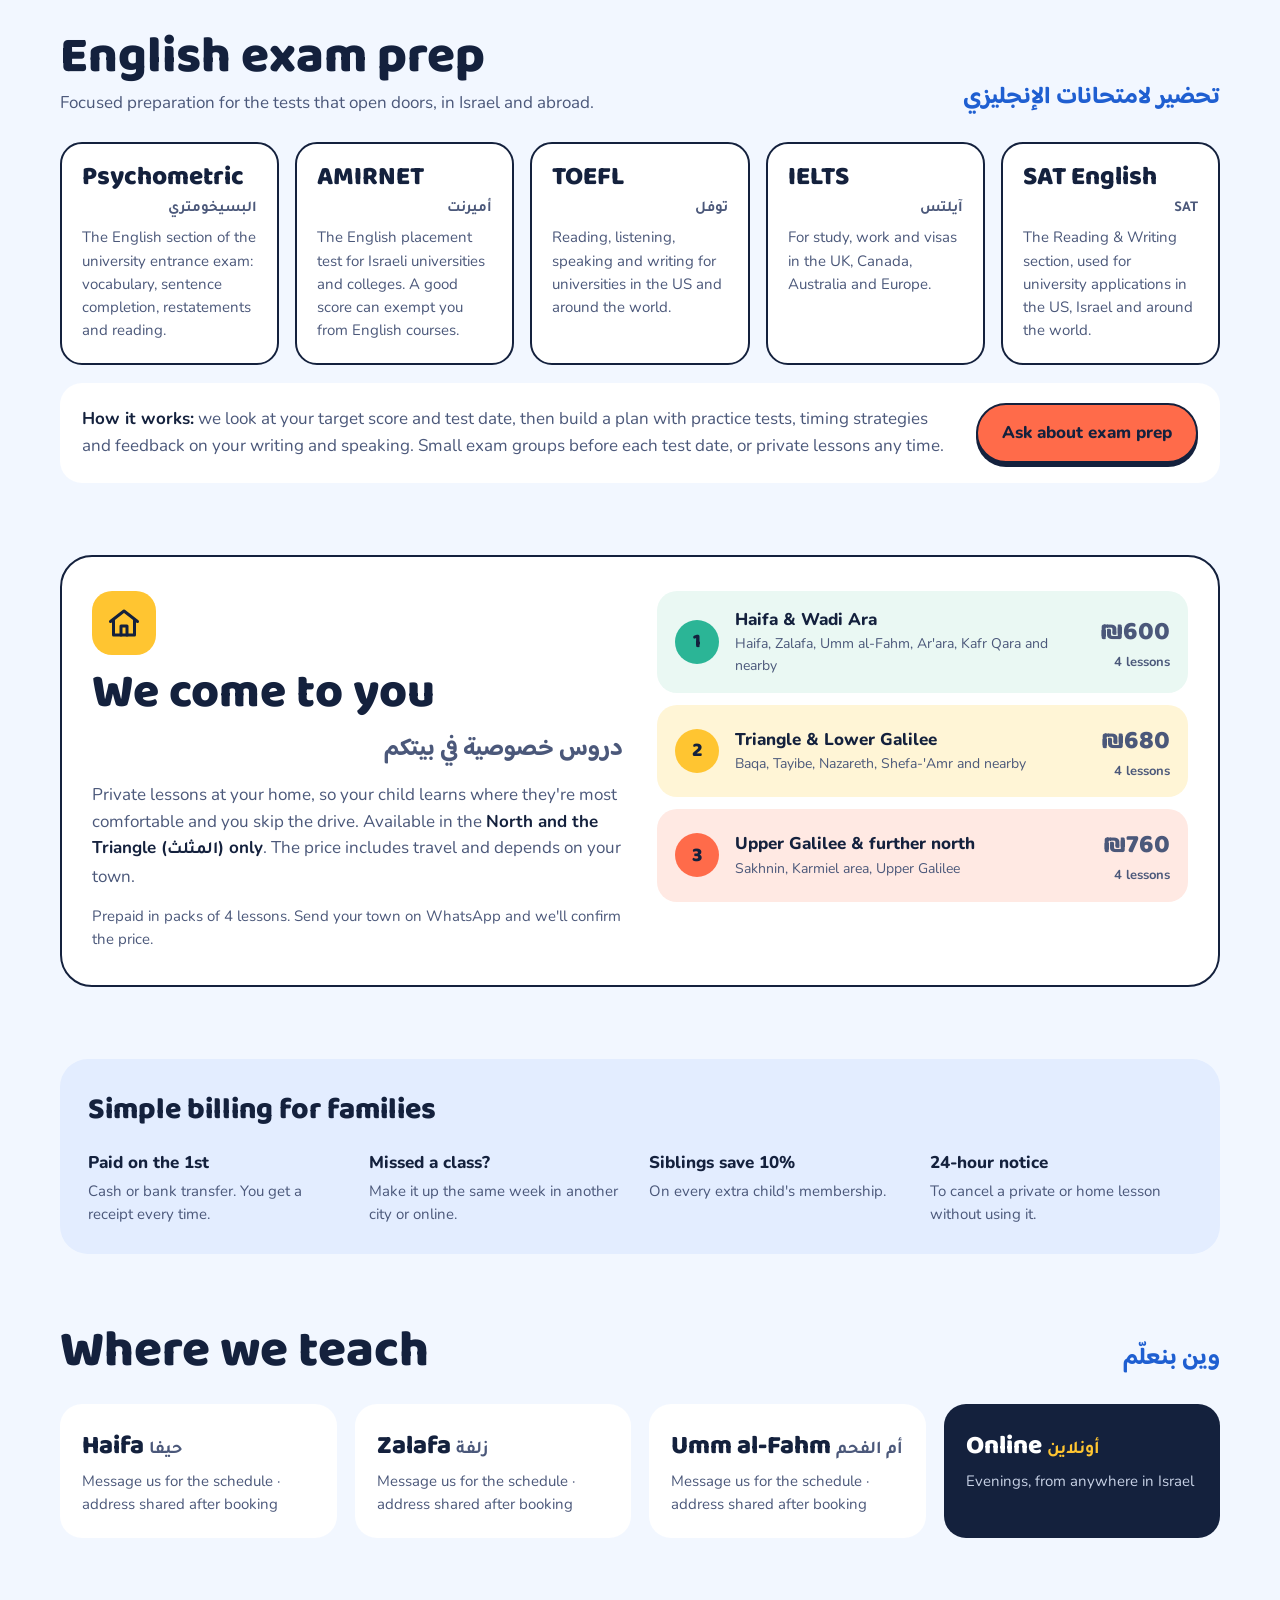
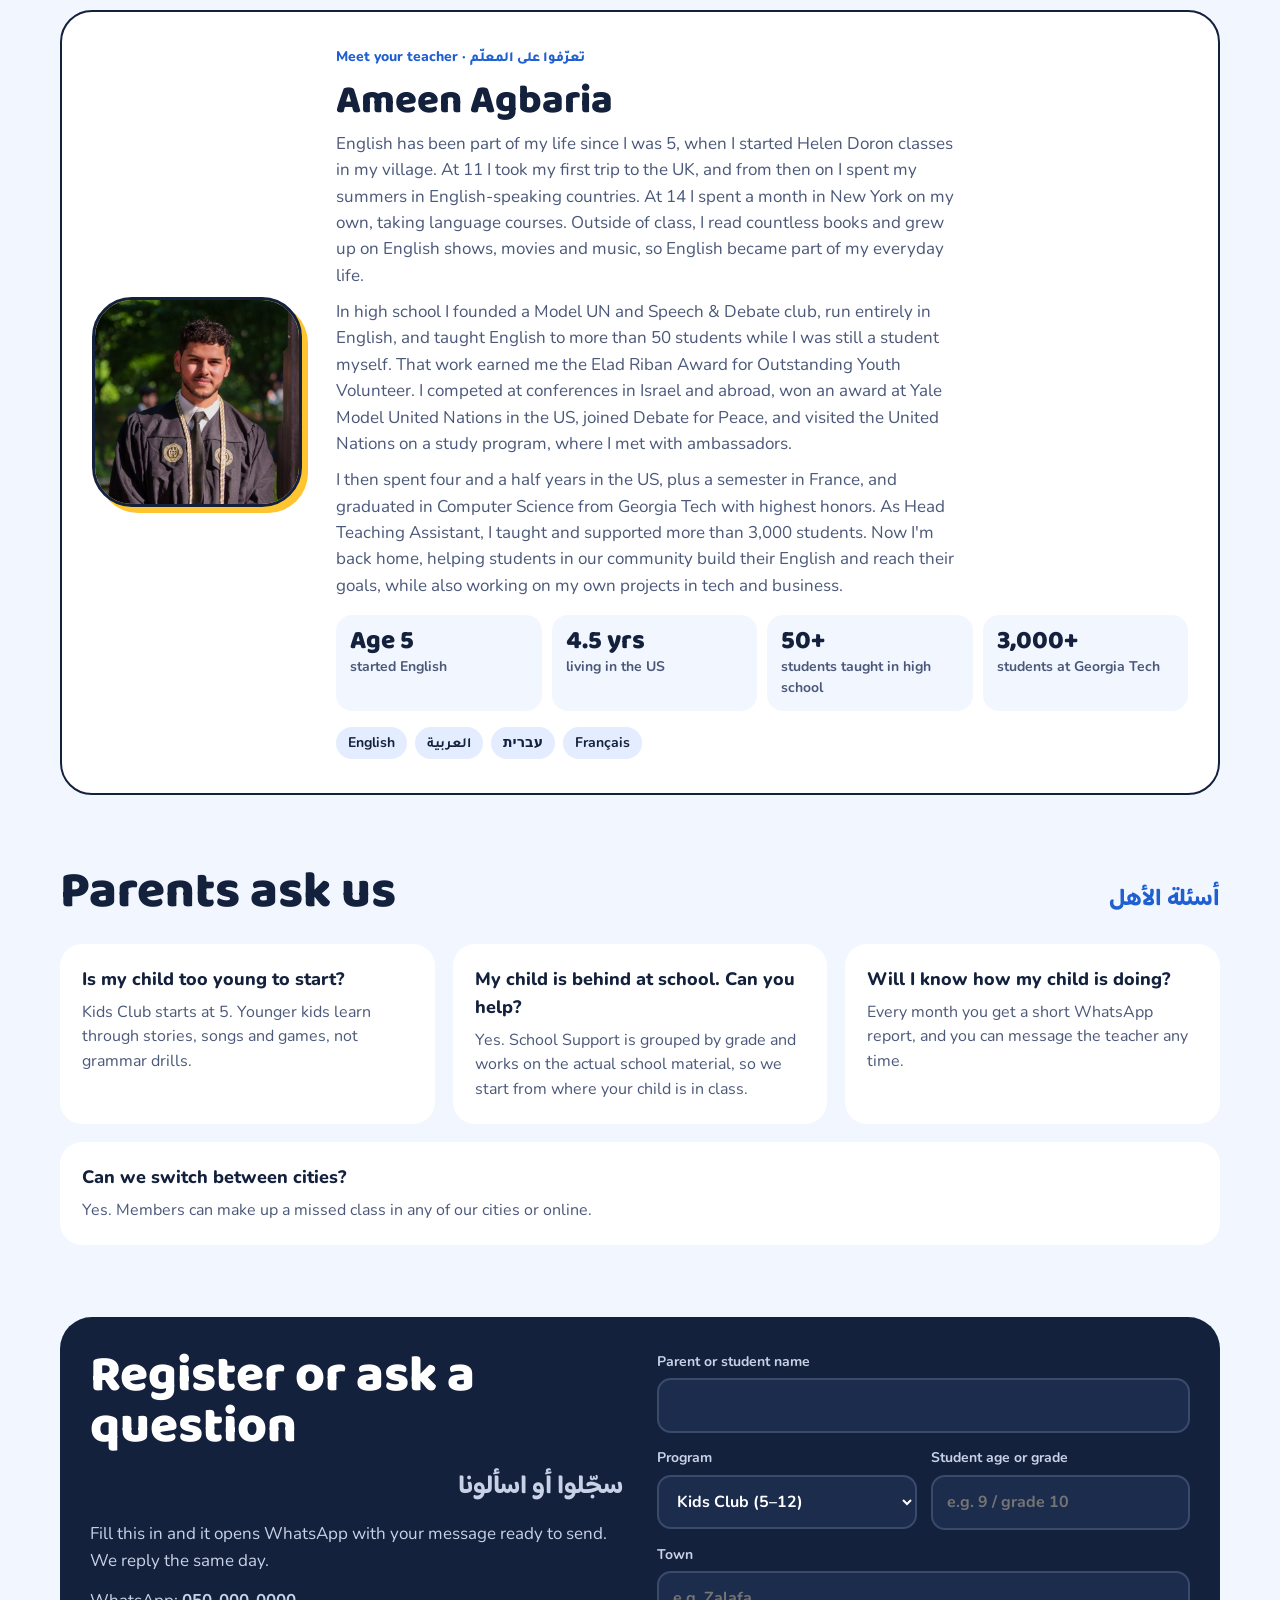
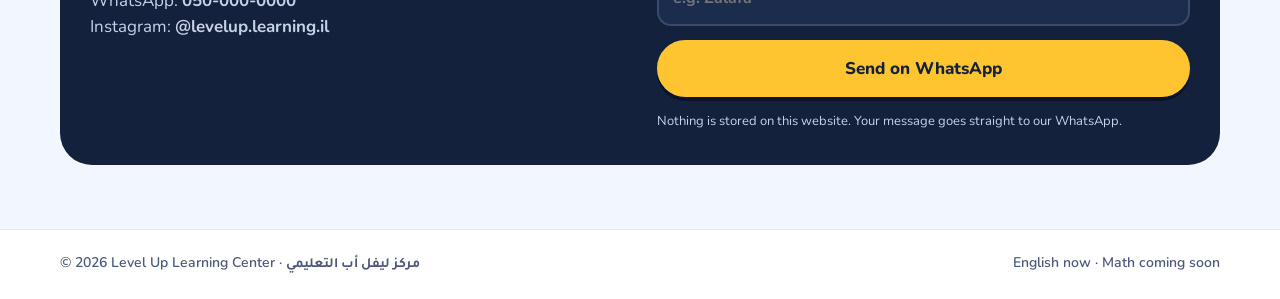
==== commit e883db70: "Kids Club starts at age 5" ====
--- a/index.html
+++ b/index.html
@@ -210,7 +210,7 @@
   <div class="blob1" aria-hidden="true"></div><div class="blob2" aria-hidden="true"></div>
   <div class="wrap">
     <div class="hero-text">
-      <p class="chip">Ages 6 to adult · Haifa · Zalafa · Umm al-Fahm · Online</p>
+      <p class="chip">Ages 5 to adult · Haifa · Zalafa · Umm al-Fahm · Online</p>
       <h1>Learning English should feel like <span class="hl">leveling up.</span></h1>
       <p class="ar-title" lang="ar" dir="rtl">إنجليزي لكل الأعمار، مستوى بعد مستوى</p>
       <p class="lead">Kids play, read and talk their way up. Teens get homework help and bagrut prep. Parents get a short report every month so they always know where things stand.</p>
@@ -257,7 +257,7 @@
   </div>
   <div class="row">
     <article class="prog">
-      <div class="prog-top" style="background:var(--coral)"><p class="age">Ages 6–12</p><h3>Kids Club</h3><p class="ar" lang="ar" dir="rtl">نادي الصغار</p></div>
+      <div class="prog-top" style="background:var(--coral)"><p class="age">Ages 5–12</p><h3>Kids Club</h3><p class="ar" lang="ar" dir="rtl">نادي الصغار</p></div>
       <div class="prog-body"><p>Stories, songs, phonics and speaking games. Twice a week in small groups.</p><p class="price"><b>₪380</b> <span>/ month</span></p></div>
     </article>
     <article class="prog pop">
@@ -360,7 +360,7 @@
 <section class="sec" id="faq"><div class="wrap">
   <div class="sec-head"><h2 class="h2">Parents ask us</h2><p class="ar-title" lang="ar" dir="rtl" style="font-size:24px">أسئلة الأهل</p></div>
   <div class="row">
-    <div class="faq" style="flex-basis:320px"><h3>Is my child too young to start?</h3><p>Kids Club starts at 6. Younger kids learn through stories, songs and games, not grammar drills.</p></div>
+    <div class="faq" style="flex-basis:320px"><h3>Is my child too young to start?</h3><p>Kids Club starts at 5. Younger kids learn through stories, songs and games, not grammar drills.</p></div>
     <div class="faq" style="flex-basis:320px"><h3>My child is behind at school. Can you help?</h3><p>Yes. School Support is grouped by grade and works on the actual school material, so we start from where your child is in class.</p></div>
     <div class="faq" style="flex-basis:320px"><h3>Will I know how my child is doing?</h3><p>Every month you get a short WhatsApp report, and you can message the teacher any time.</p></div>
     <div class="faq" style="flex-basis:320px"><h3>Can we switch between cities?</h3><p>Yes. Members can make up a missed class in any of our cities or online.</p></div>
@@ -379,7 +379,7 @@
       <label for="f-name">Parent or student name<input id="f-name" name="name" type="text" autocomplete="name" required></label>
       <div class="two">
         <label for="f-prog">Program<select id="f-prog" name="program">
-          <option>Kids Club (6–12)</option><option>School Support (7–12)</option><option>Courses (adults)</option><option>Exam prep (Psychometric, AMIRNET, TOEFL, IELTS, SAT)</option><option>Private</option><option>Private at home</option>
+          <option>Kids Club (5–12)</option><option>School Support (7–12)</option><option>Courses (adults)</option><option>Exam prep (Psychometric, AMIRNET, TOEFL, IELTS, SAT)</option><option>Private</option><option>Private at home</option>
         </select></label>
         <label for="f-age">Student age or grade<input id="f-age" name="age" type="text" placeholder="e.g. 9 / grade 10"></label>
       </div>
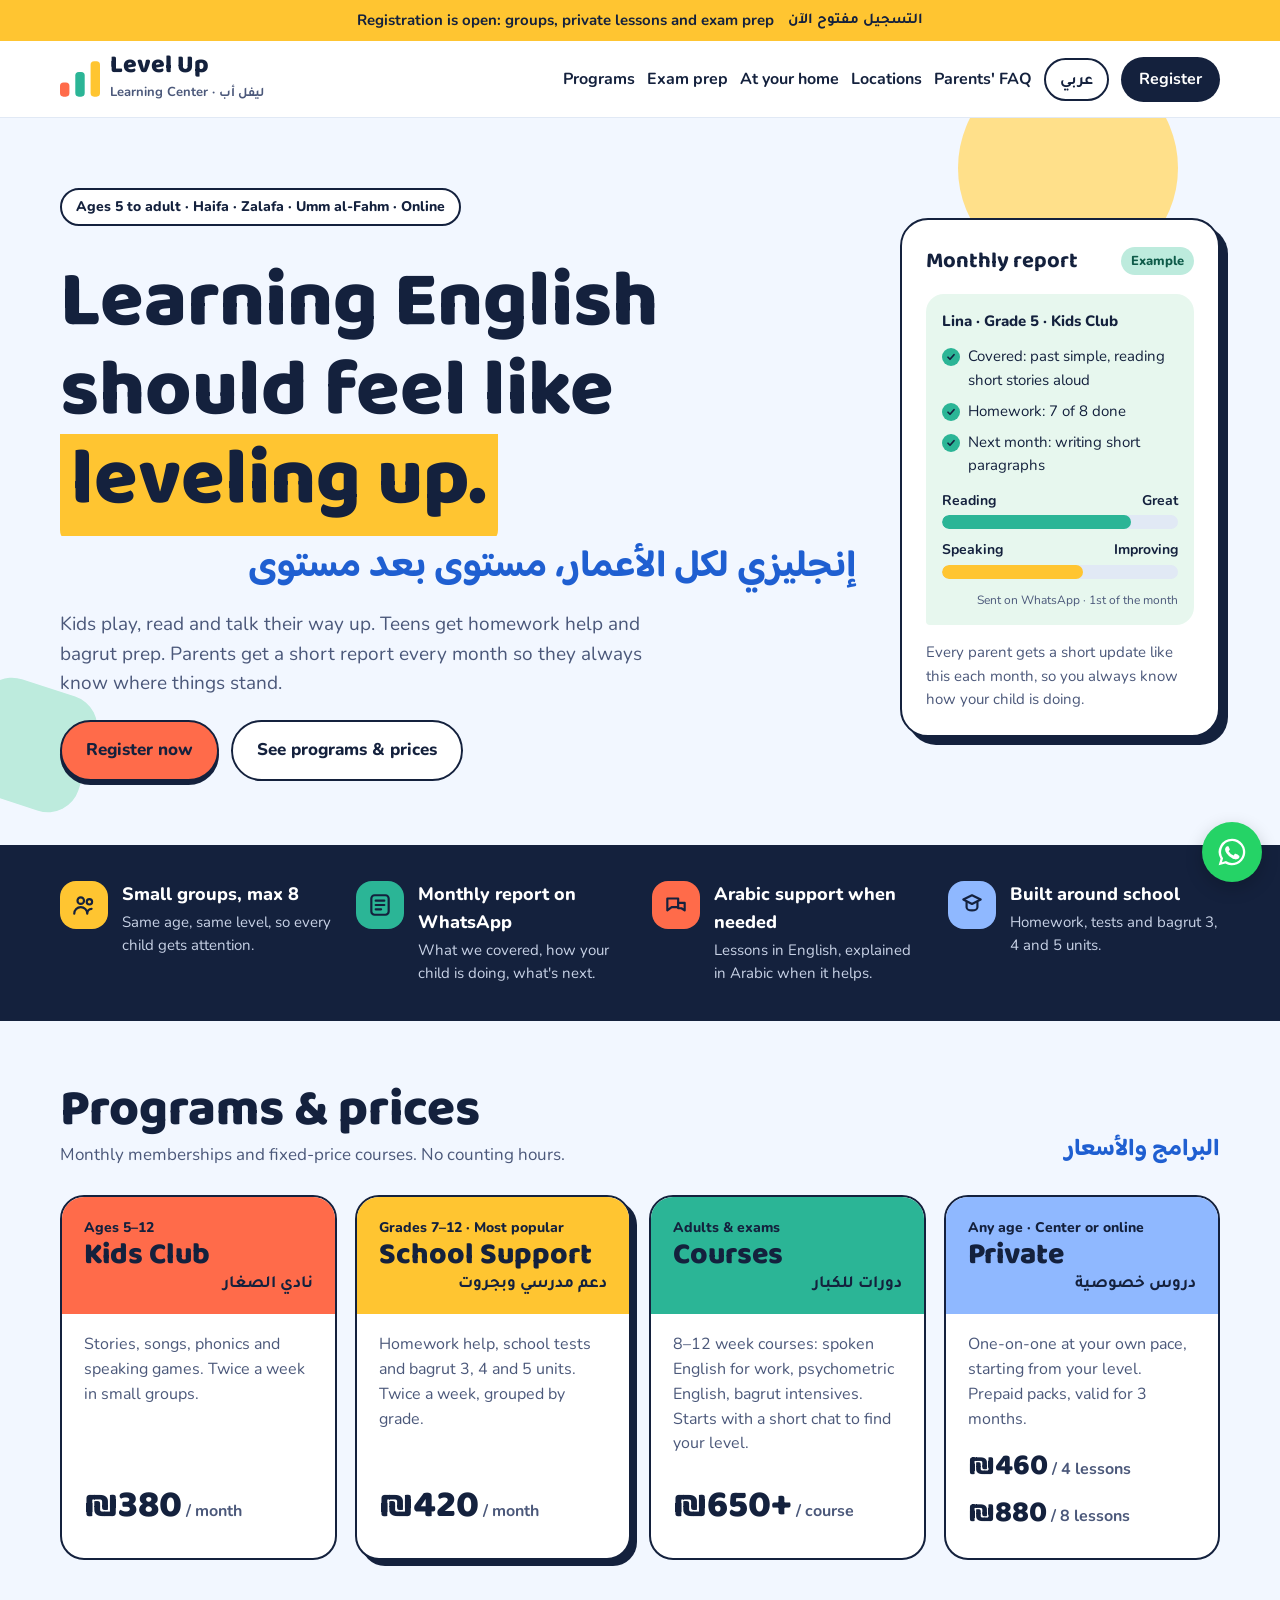
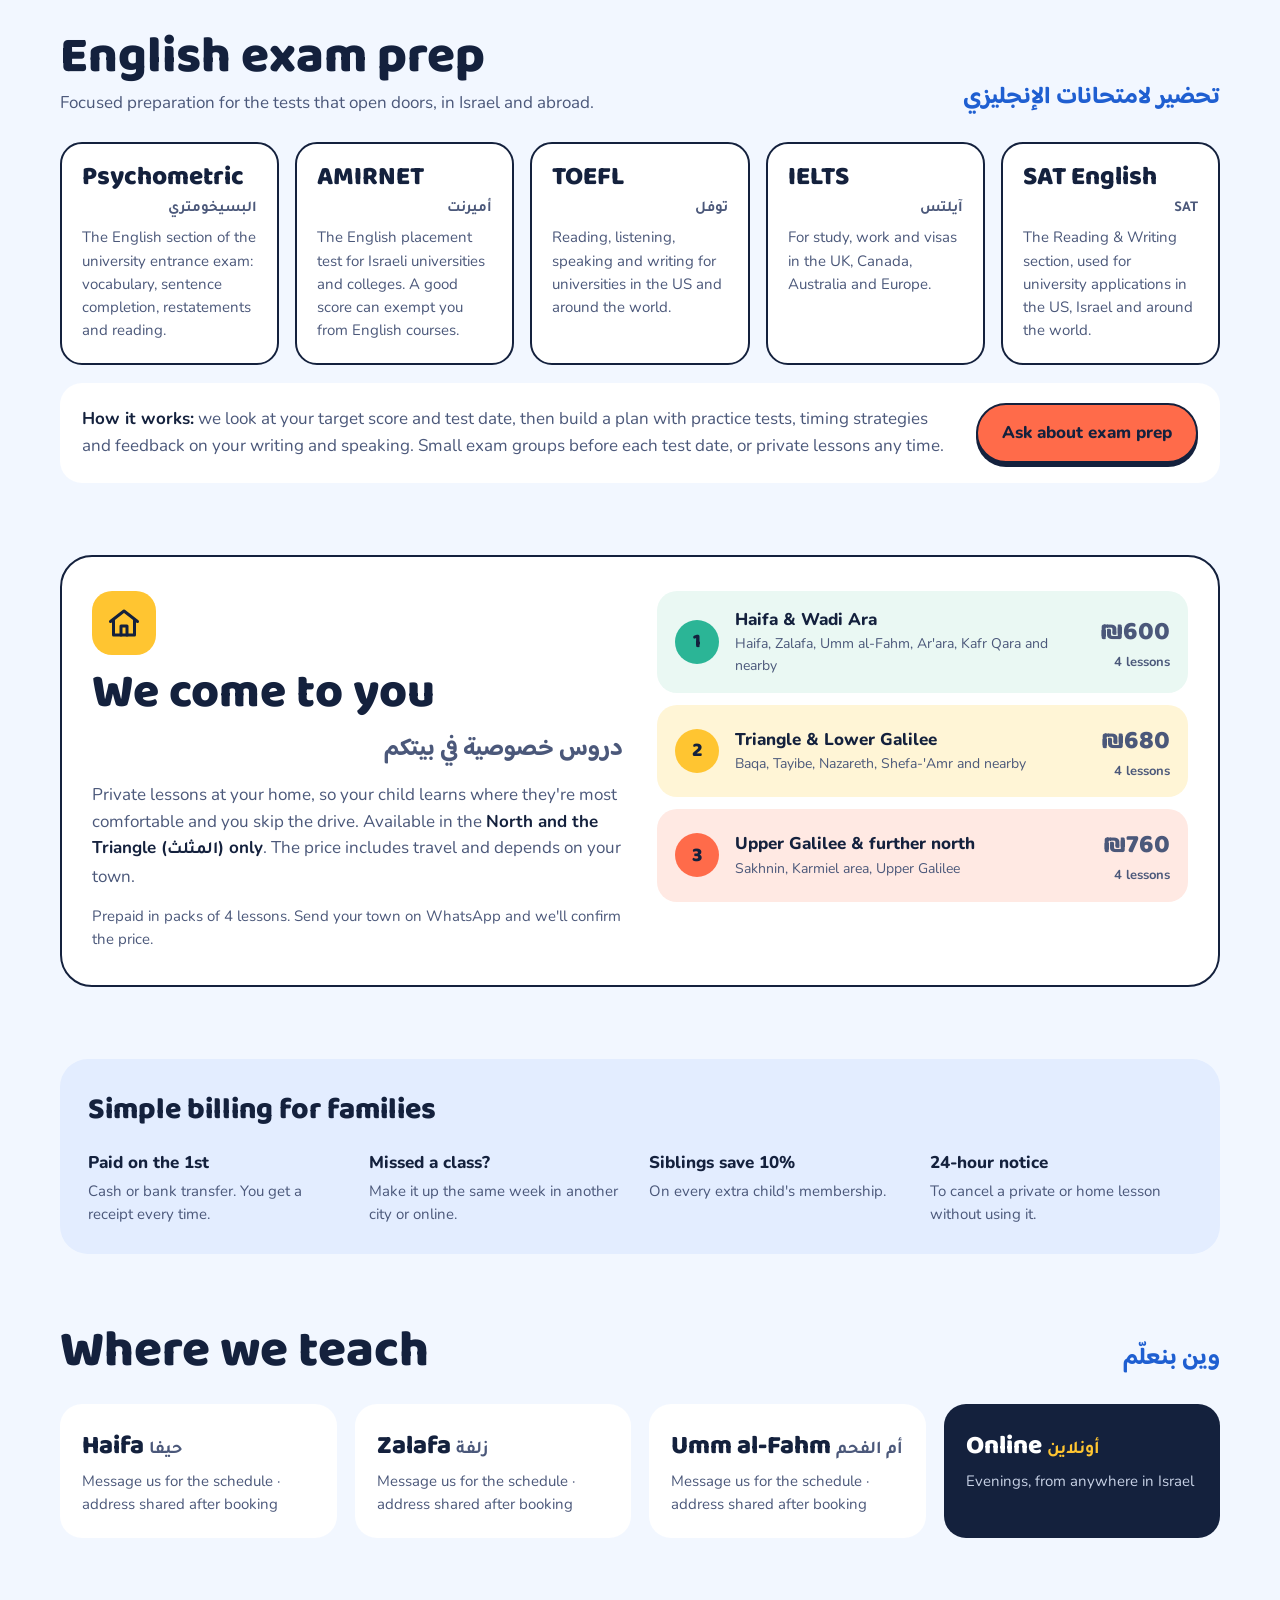
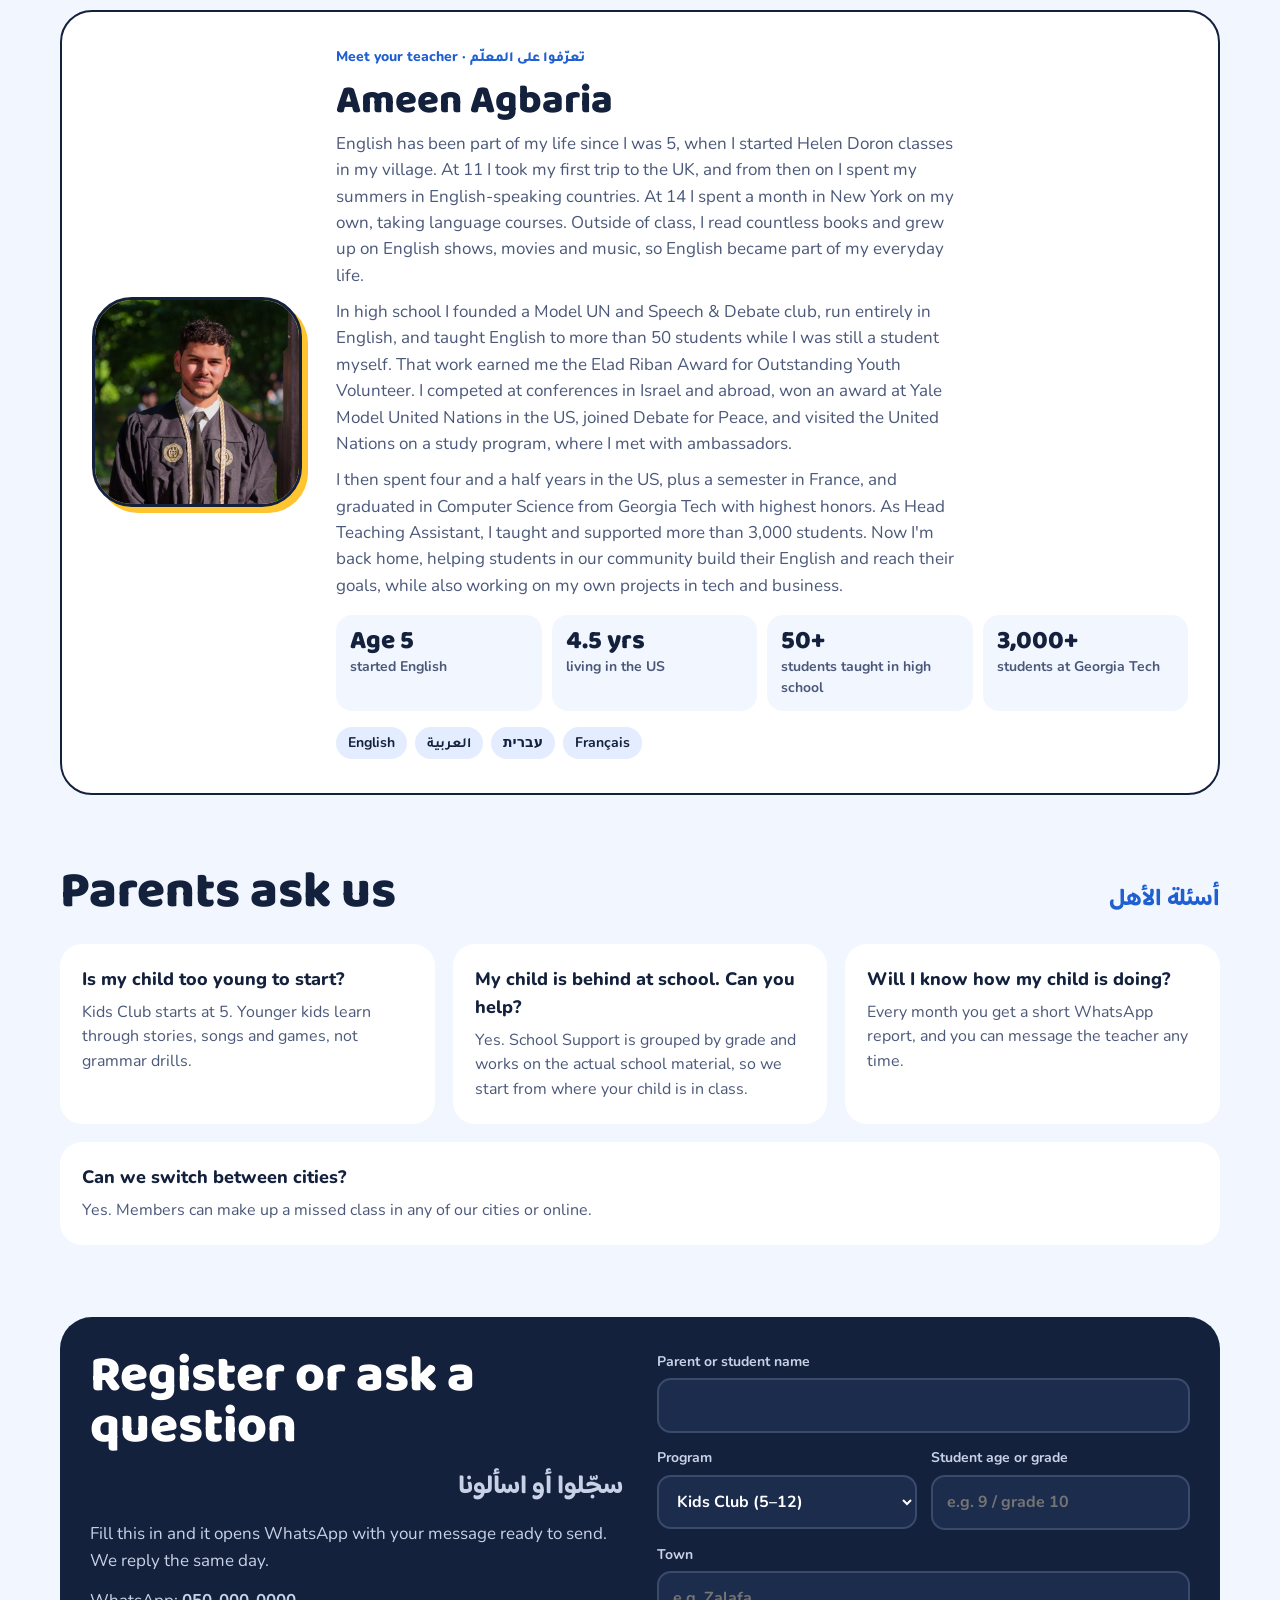
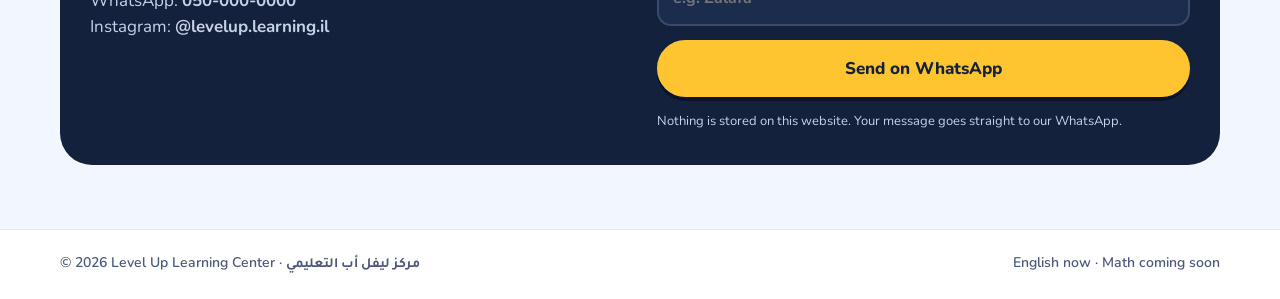
==== commit 4b7aa98b: "Add Arabic version at /ar with EN | عربي switch; tidy phone header" ====
--- a/index.html
+++ b/index.html
@@ -9,6 +9,8 @@
 <meta property="og:description" content="English for every age, one level at a time. Haifa, Zalafa, Umm al-Fahm and online.">
 <meta property="og:type" content="website">
 <meta name="theme-color" content="#14213D">
+<link rel="alternate" hreflang="en" href="/">
+<link rel="alternate" hreflang="ar" href="/ar/">
 <link rel="icon" href="data:image/svg+xml,%3Csvg xmlns='http://www.w3.org/2000/svg' viewBox='0 0 34 30'%3E%3Crect x='0' y='18' width='8' height='12' rx='3' fill='%23FF6B4A'/%3E%3Crect x='13' y='9' width='8' height='21' rx='3' fill='%232BB596'/%3E%3Crect x='26' y='0' width='8' height='30' rx='3' fill='%23FFC531'/%3E%3C/svg%3E">
 <link rel="preconnect" href="https://fonts.googleapis.com">
 <link rel="preconnect" href="https://fonts.gstatic.com" crossorigin>
@@ -53,7 +55,10 @@
 nav{display:flex;align-items:center;gap:20px;font-weight:700;font-size:16px}
 nav a{color:var(--ink);text-decoration:none}
 nav a.cta{background:var(--navy);color:#fff;padding:10px 18px;border-radius:999px}
-@media (max-width:860px){nav a:not(.cta){display:none}}
+nav a.lang{border:2px solid var(--navy);padding:7px 14px;border-radius:999px}
+nav{gap:12px}nav a{white-space:nowrap}
+@media (max-width:440px){.logo small{display:none}.logo b{font-size:22px}nav a.cta{padding:9px 14px}}
+@media (max-width:860px){nav a:not(.cta):not(.lang){display:none}}
 
 /* hero */
 .hero{position:relative;overflow:hidden}
@@ -201,6 +206,7 @@
     <a href="#home">At your home</a>
     <a href="#locations">Locations</a>
     <a href="#faq">Parents' FAQ</a>
+    <a class="lang" href="/ar/" lang="ar" hreflang="ar">عربي</a>
     <a class="cta" href="#contact">Register</a>
   </nav>
 </div></header>
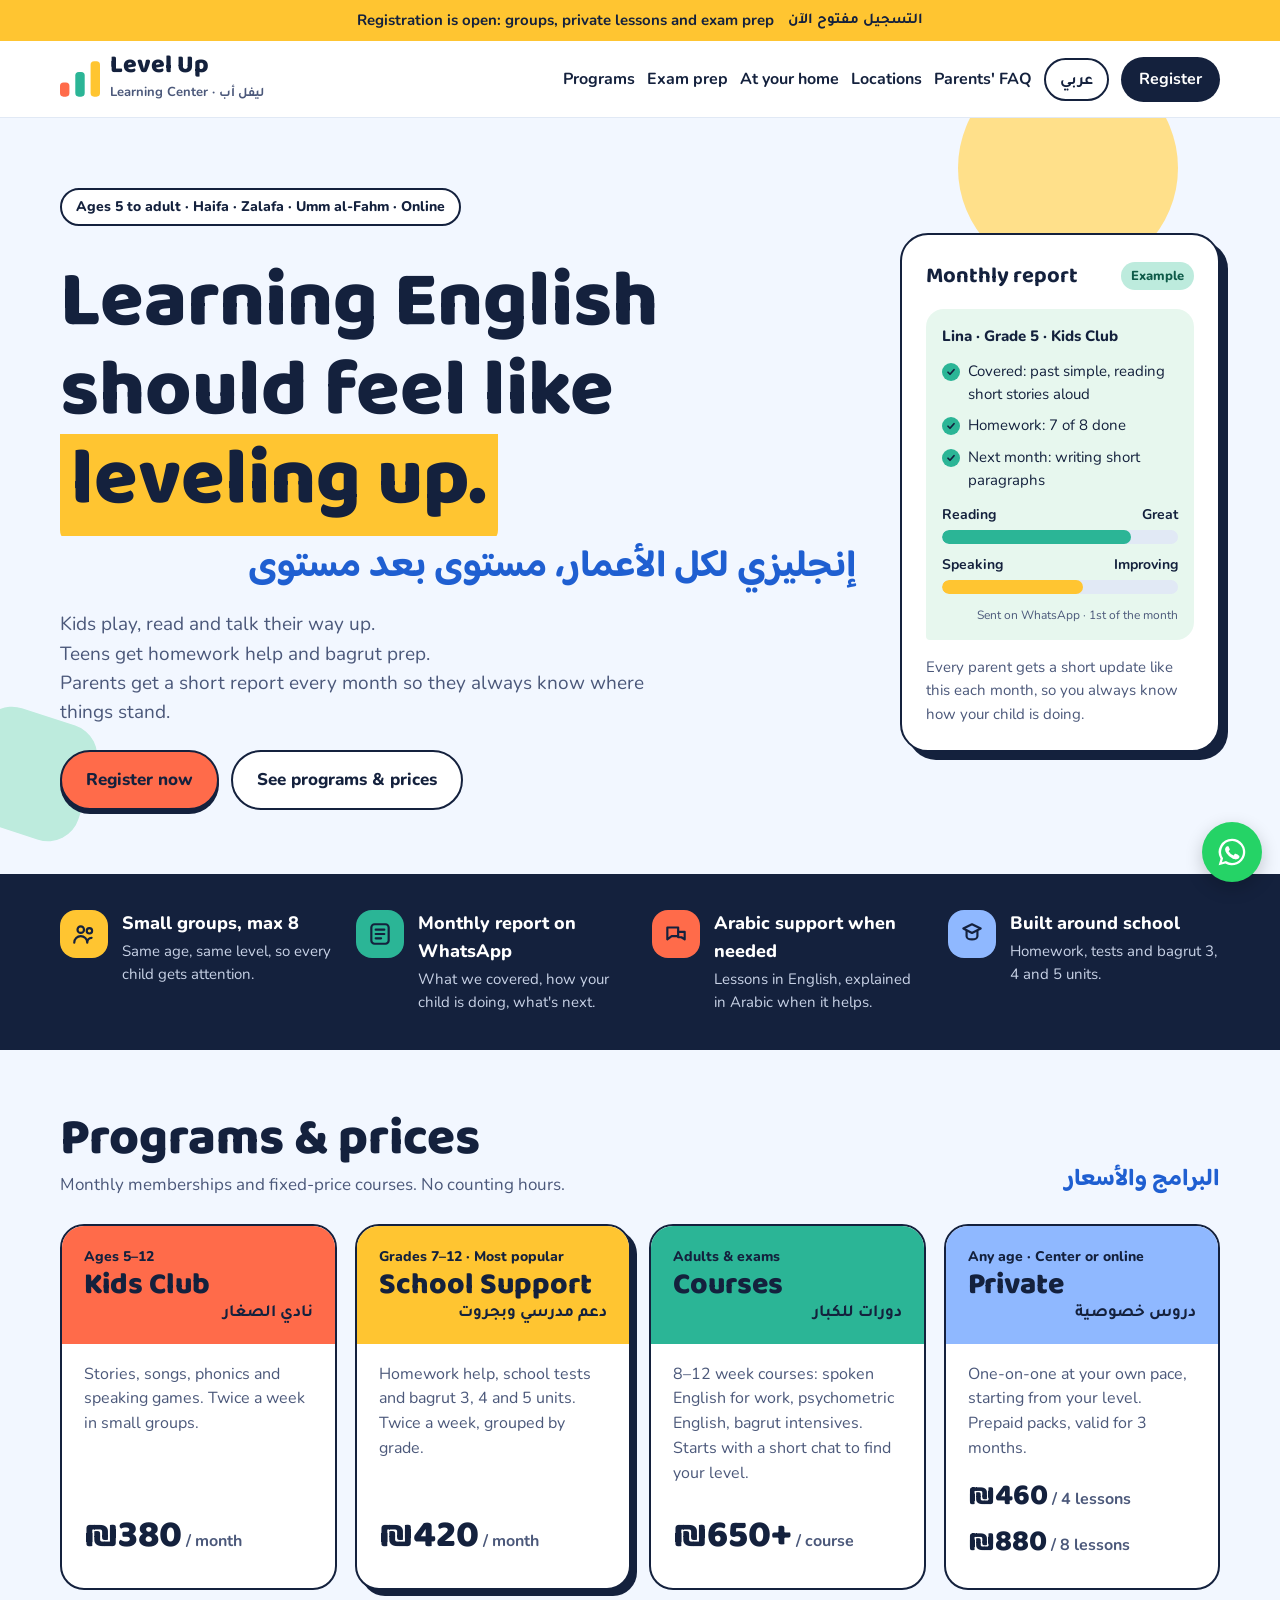
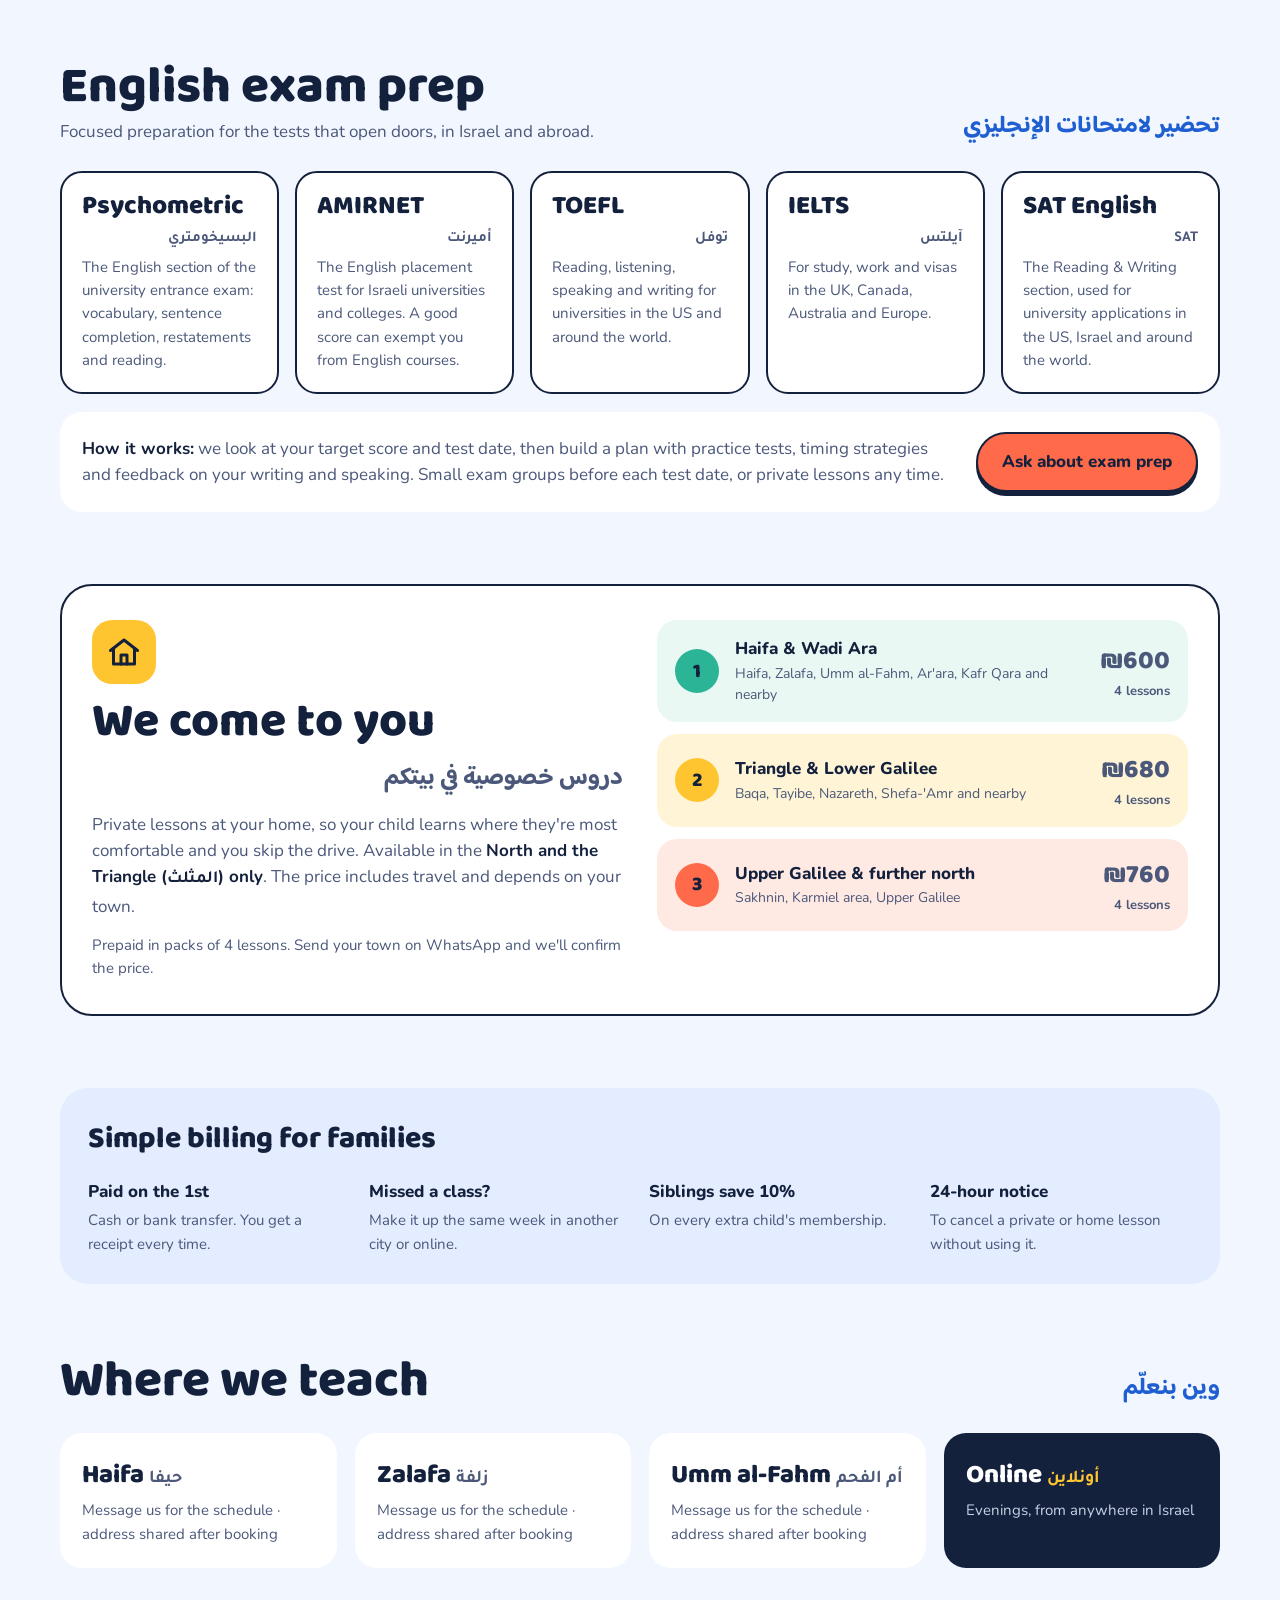
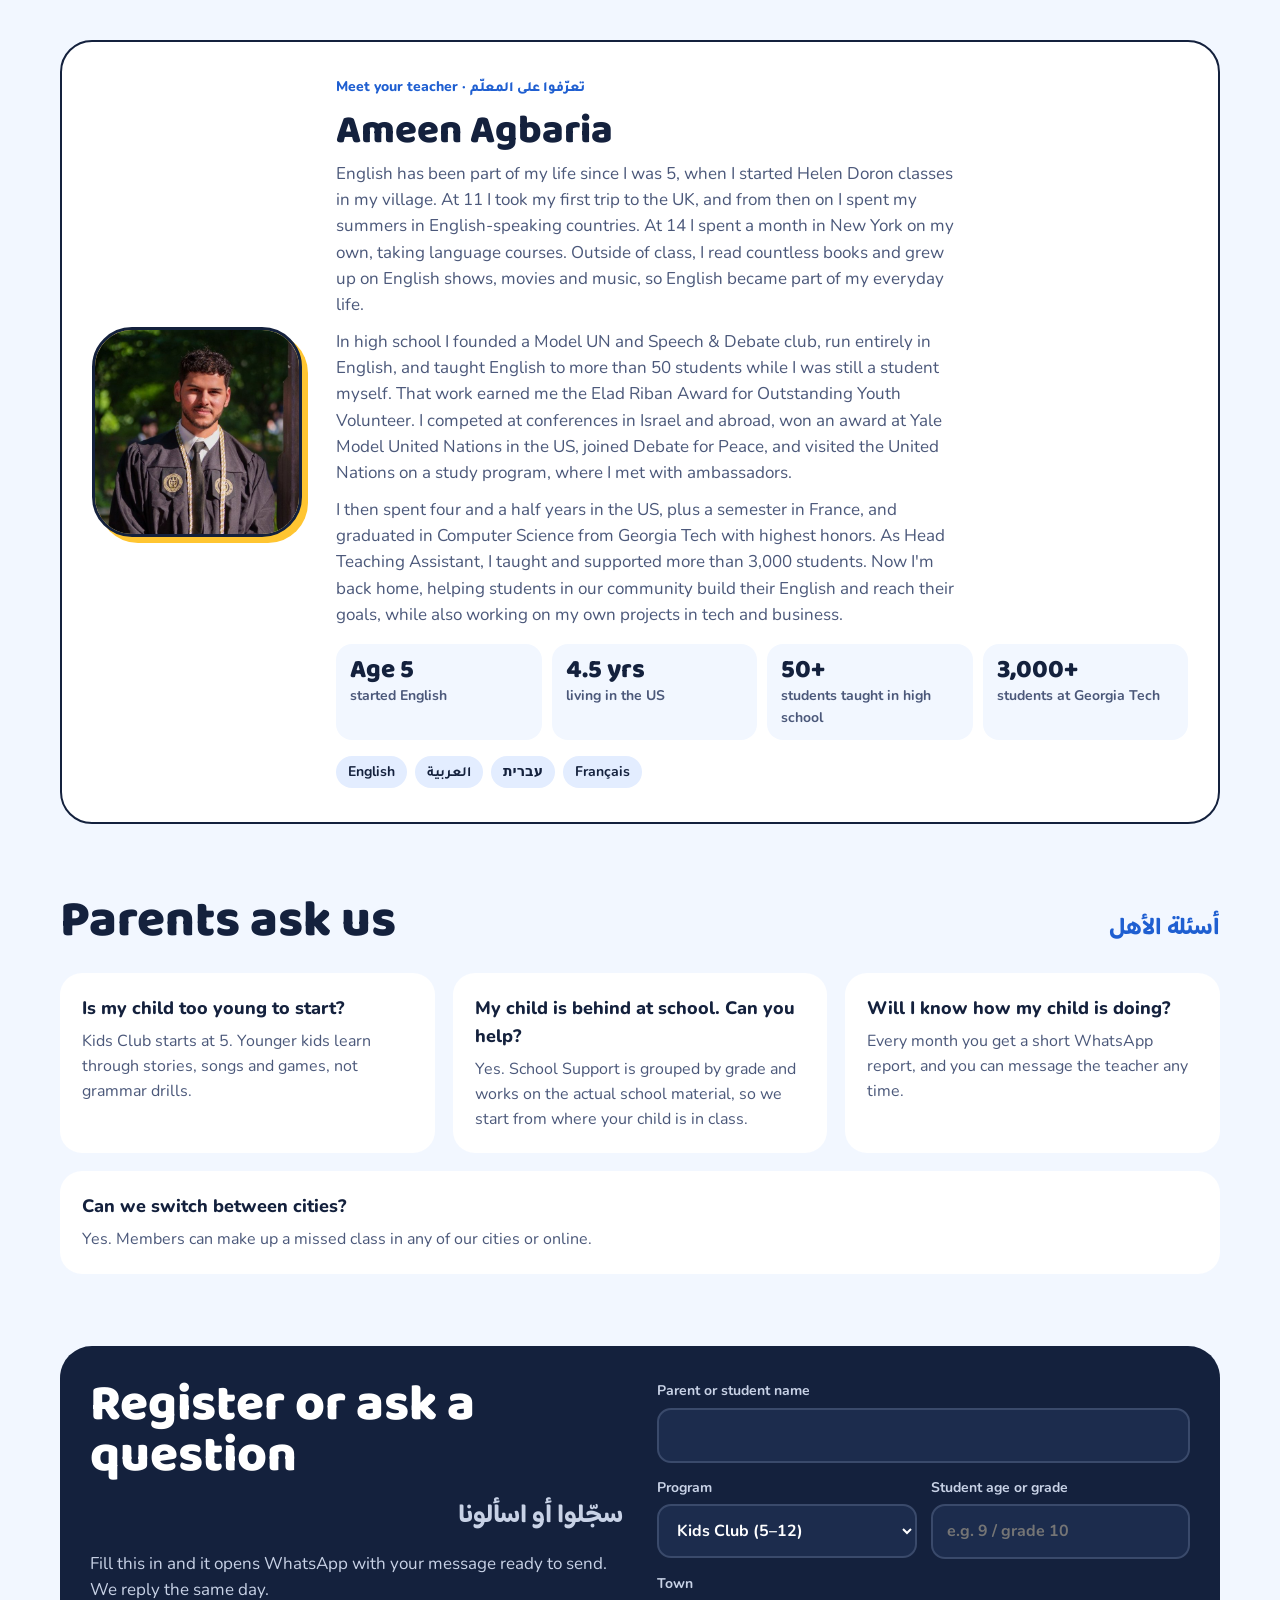
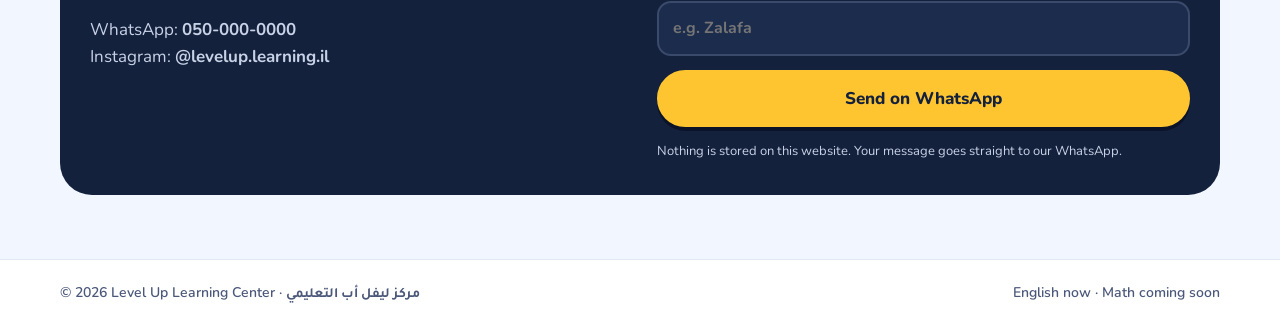
==== commit 3942fd12: "Hero intro: one line per audience" ====
--- a/index.html
+++ b/index.html
@@ -219,7 +219,7 @@
       <p class="chip">Ages 5 to adult · Haifa · Zalafa · Umm al-Fahm · Online</p>
       <h1>Learning English should feel like <span class="hl">leveling up.</span></h1>
       <p class="ar-title" lang="ar" dir="rtl">إنجليزي لكل الأعمار، مستوى بعد مستوى</p>
-      <p class="lead">Kids play, read and talk their way up. Teens get homework help and bagrut prep. Parents get a short report every month so they always know where things stand.</p>
+      <p class="lead">Kids play, read and talk their way up.<br>Teens get homework help and bagrut prep.<br>Parents get a short report every month so they always know where things stand.</p>
       <div class="btns">
         <a class="btn btn-primary" href="#contact">Register now</a>
         <a class="btn" href="#programs">See programs &amp; prices</a>
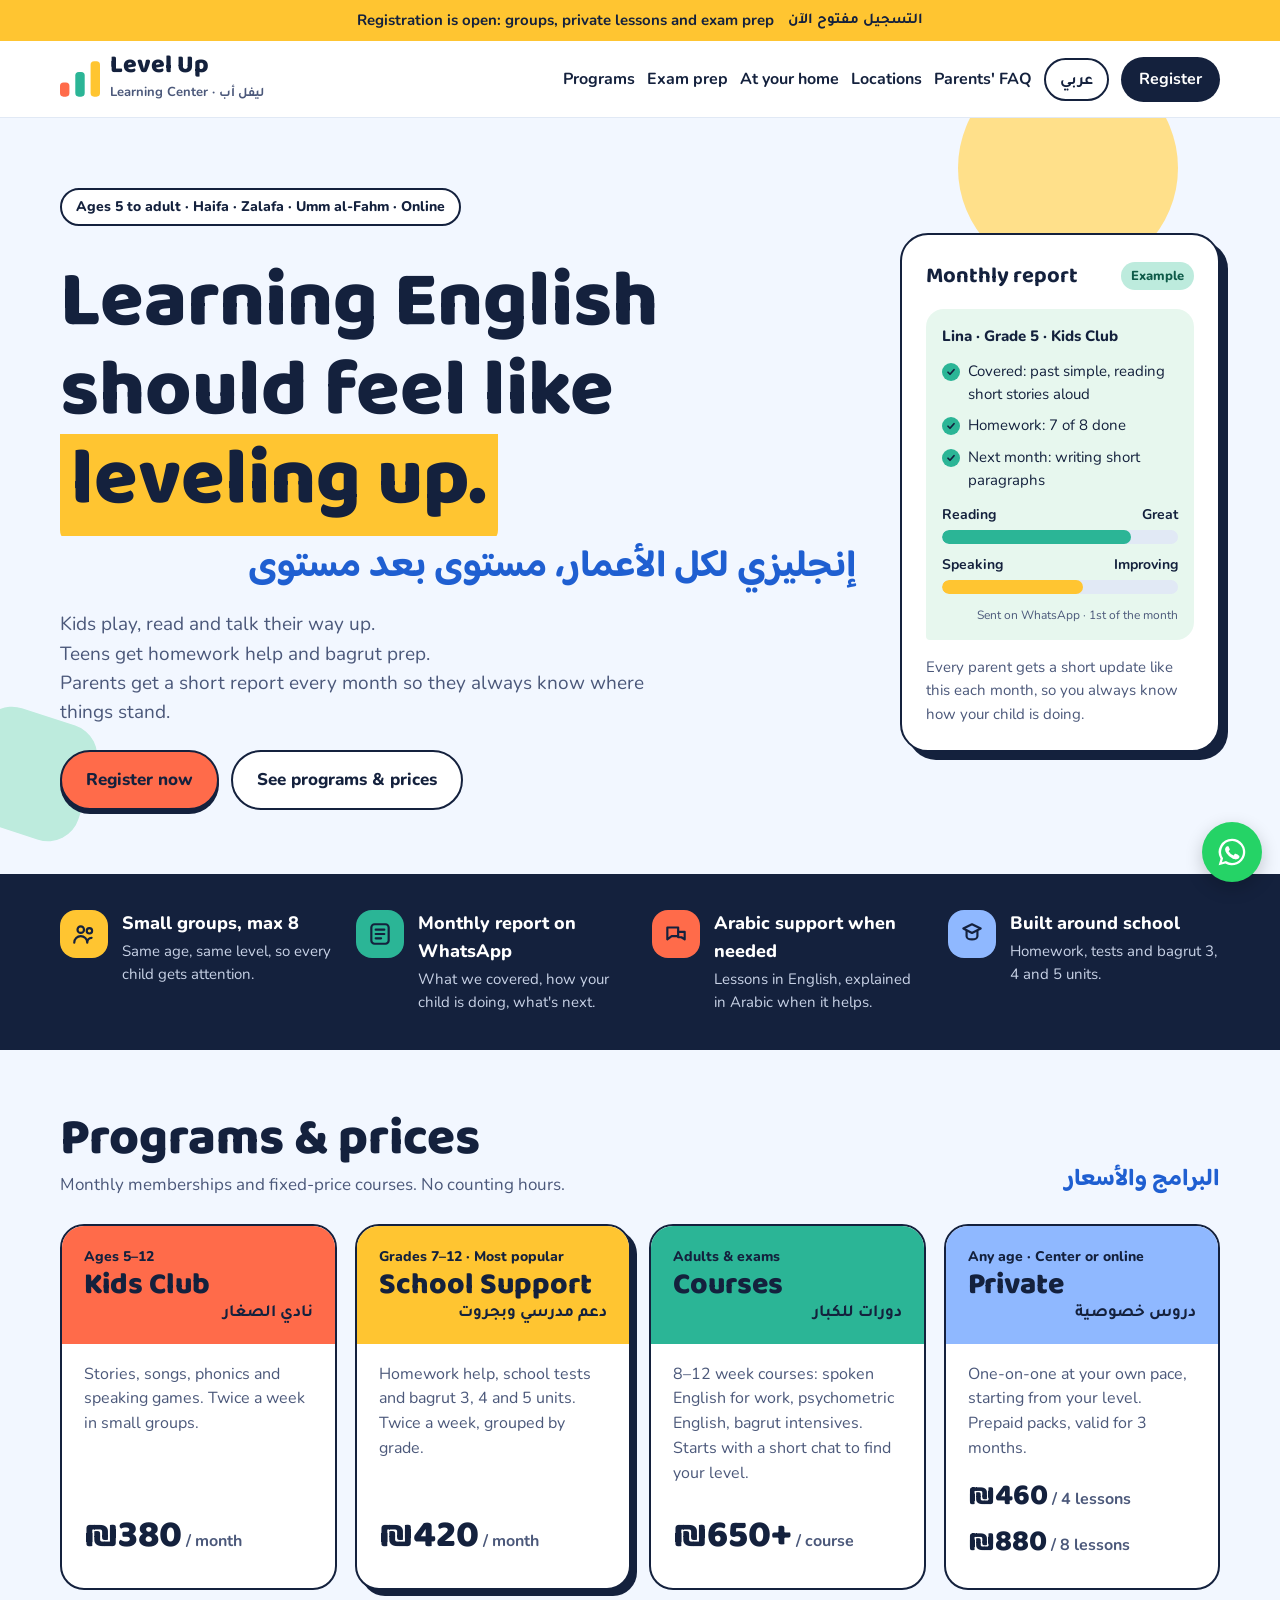
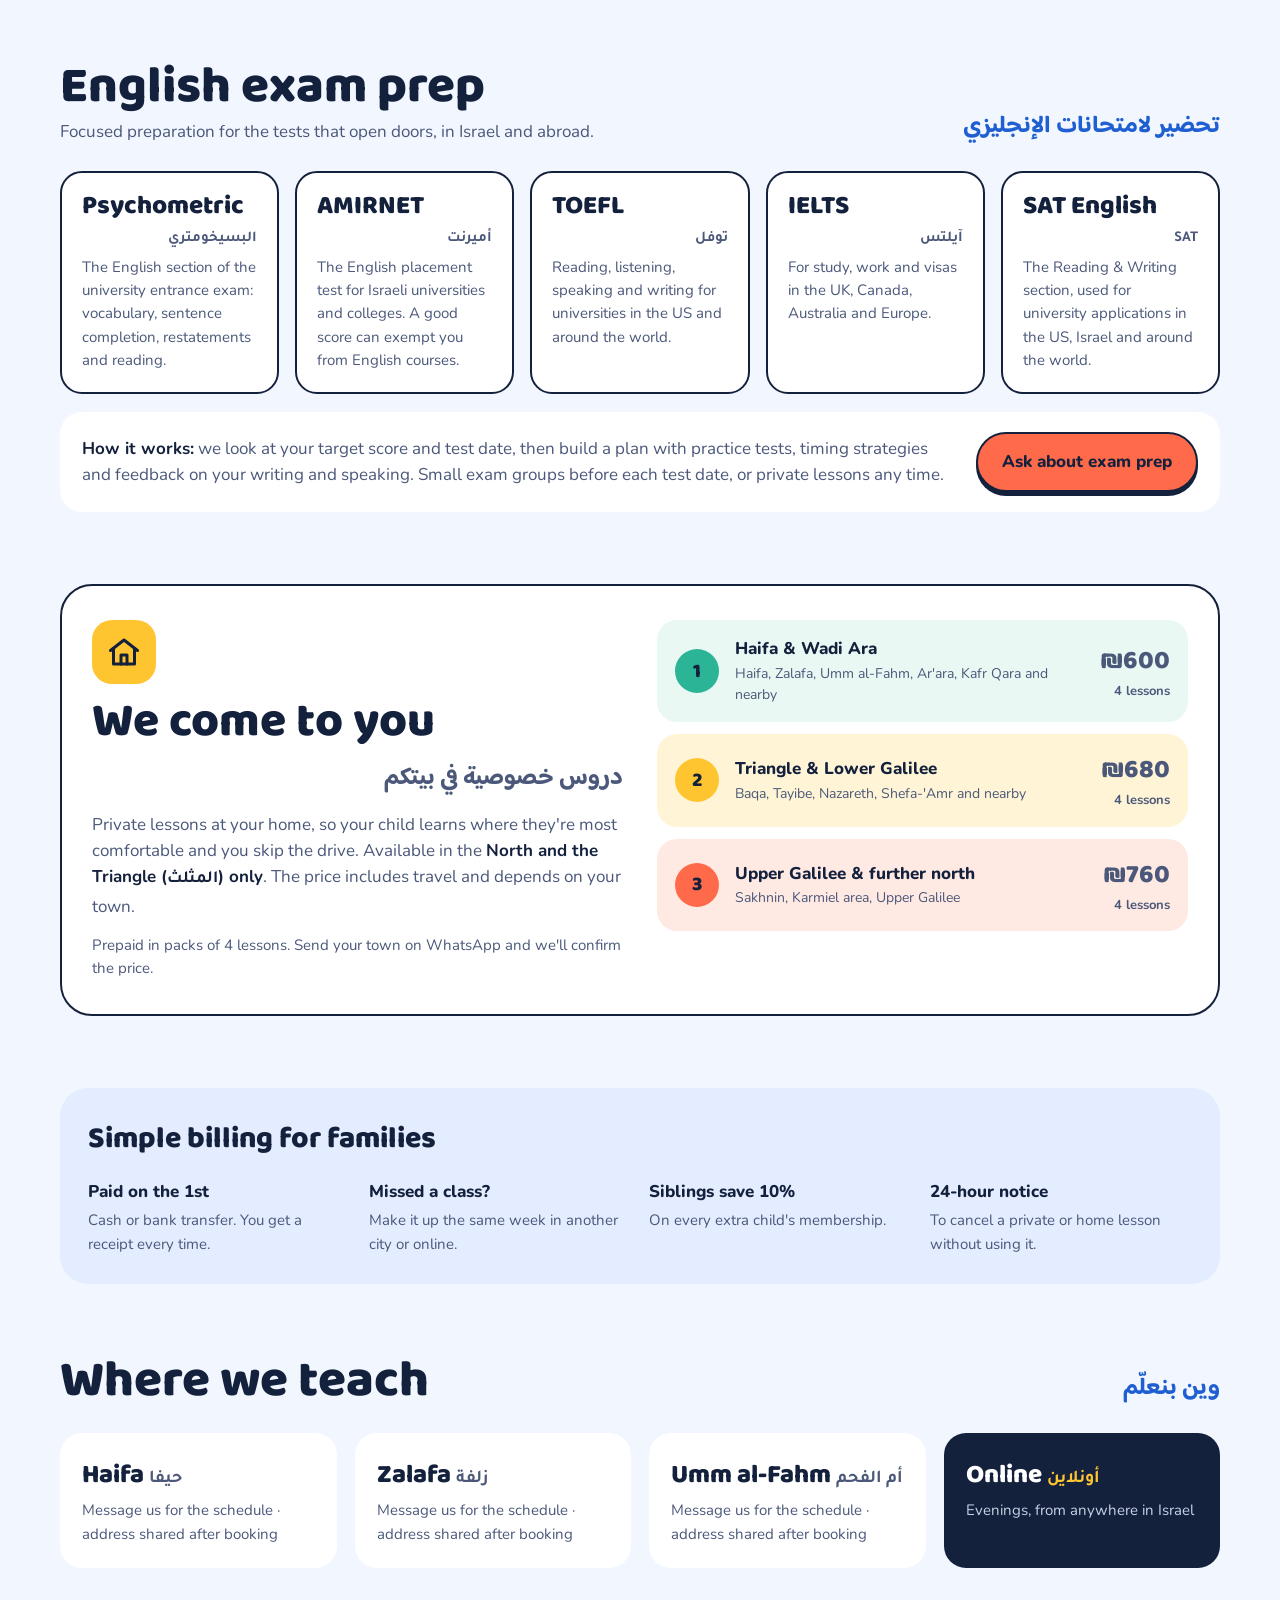
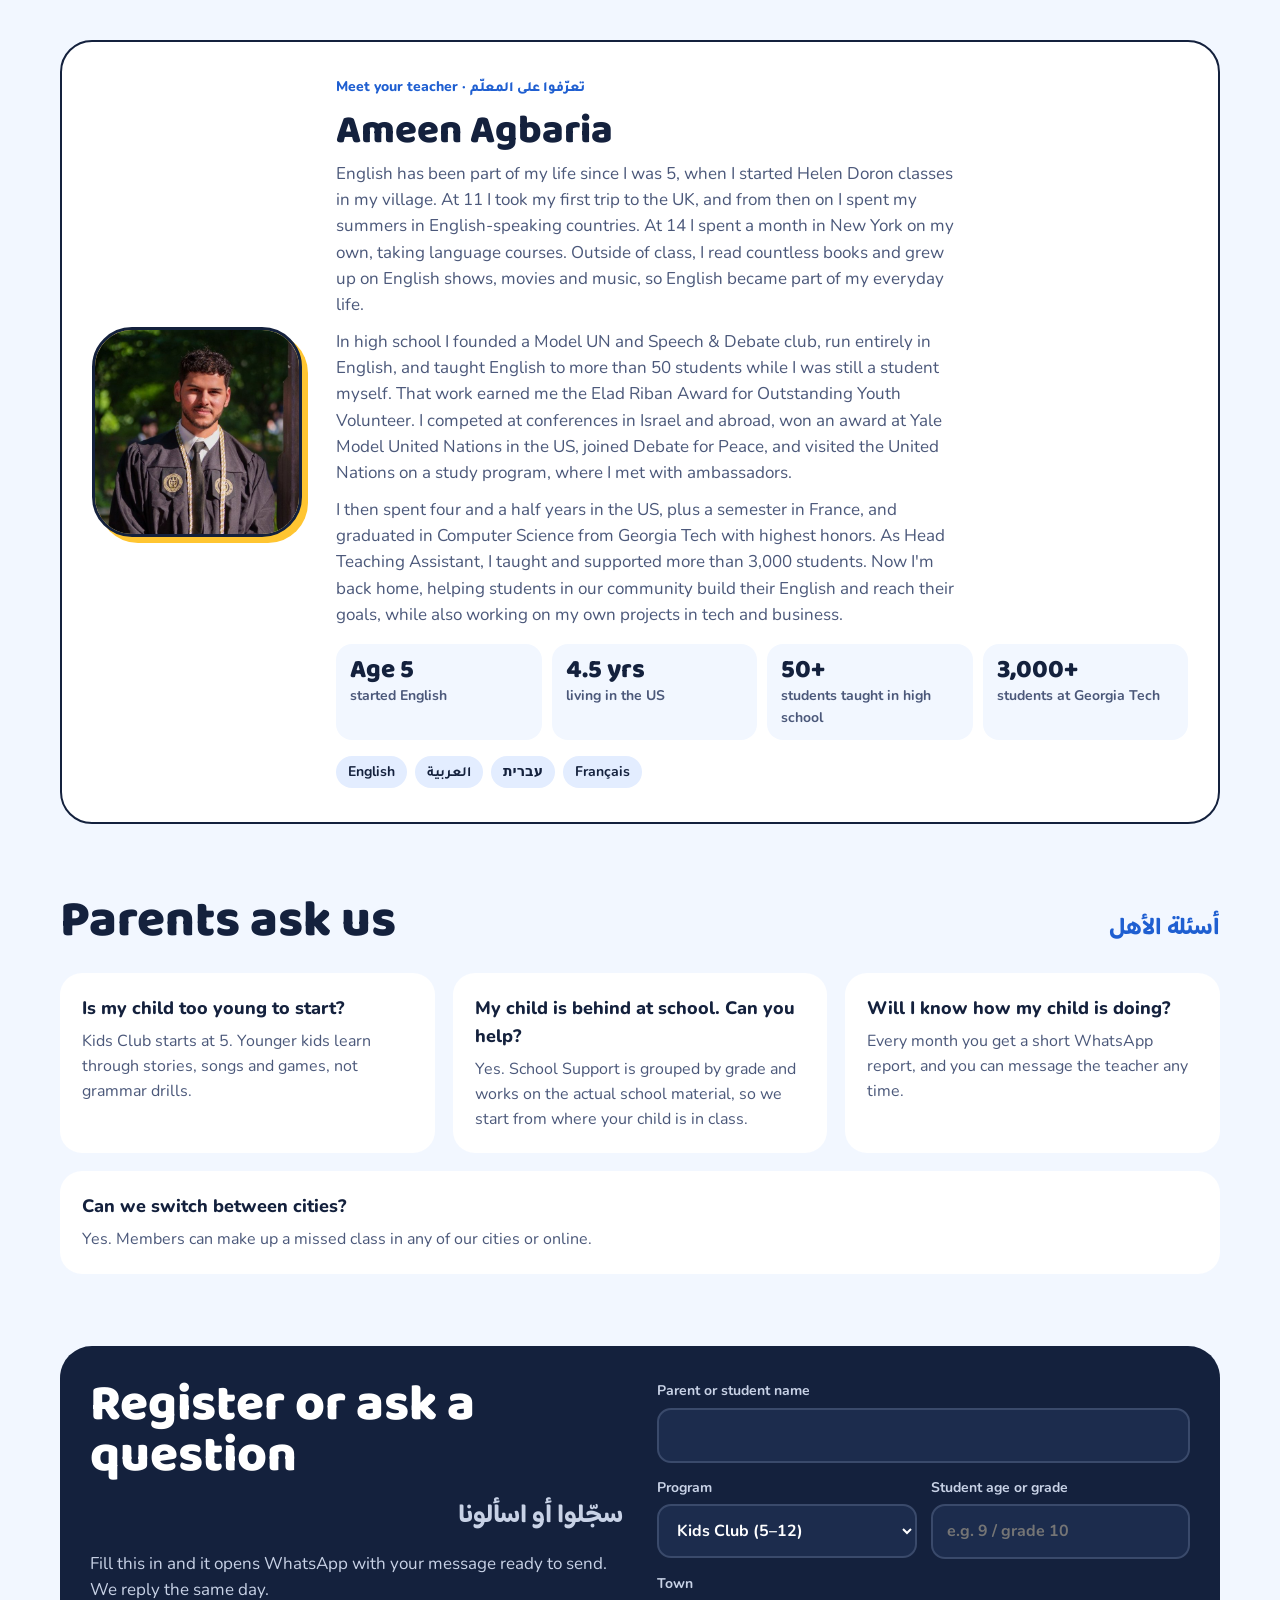
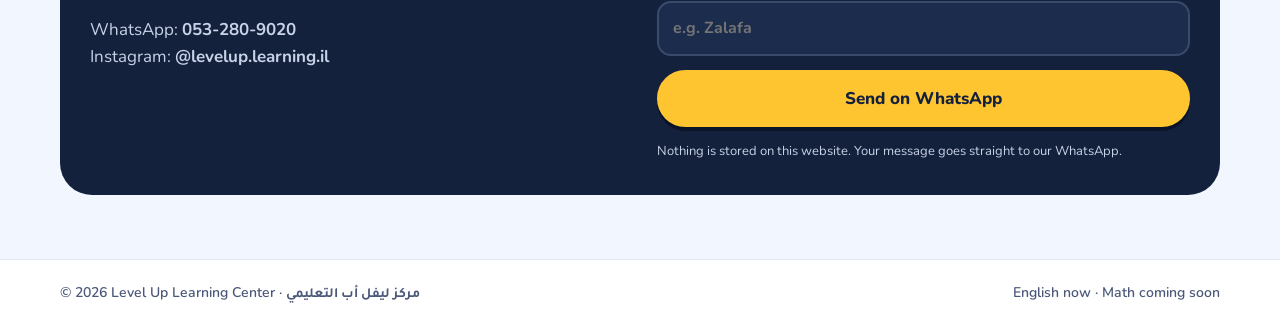
==== commit 9a9a98d0: "Add WhatsApp number" ====
--- a/index.html
+++ b/index.html
@@ -408,7 +408,7 @@
 
 <script>
 /* ===== EDIT HERE: your WhatsApp number, international format, no + or spaces (05X-XXX-XXXX -> 9725XXXXXXXX) ===== */
-const WHATSAPP = "972500000000";
+const WHATSAPP = "972532809020";
 
 const pretty = "0" + WHATSAPP.slice(3, 5) + "-" + WHATSAPP.slice(5, 8) + "-" + WHATSAPP.slice(8);
 document.getElementById("wa-shown").textContent = pretty;
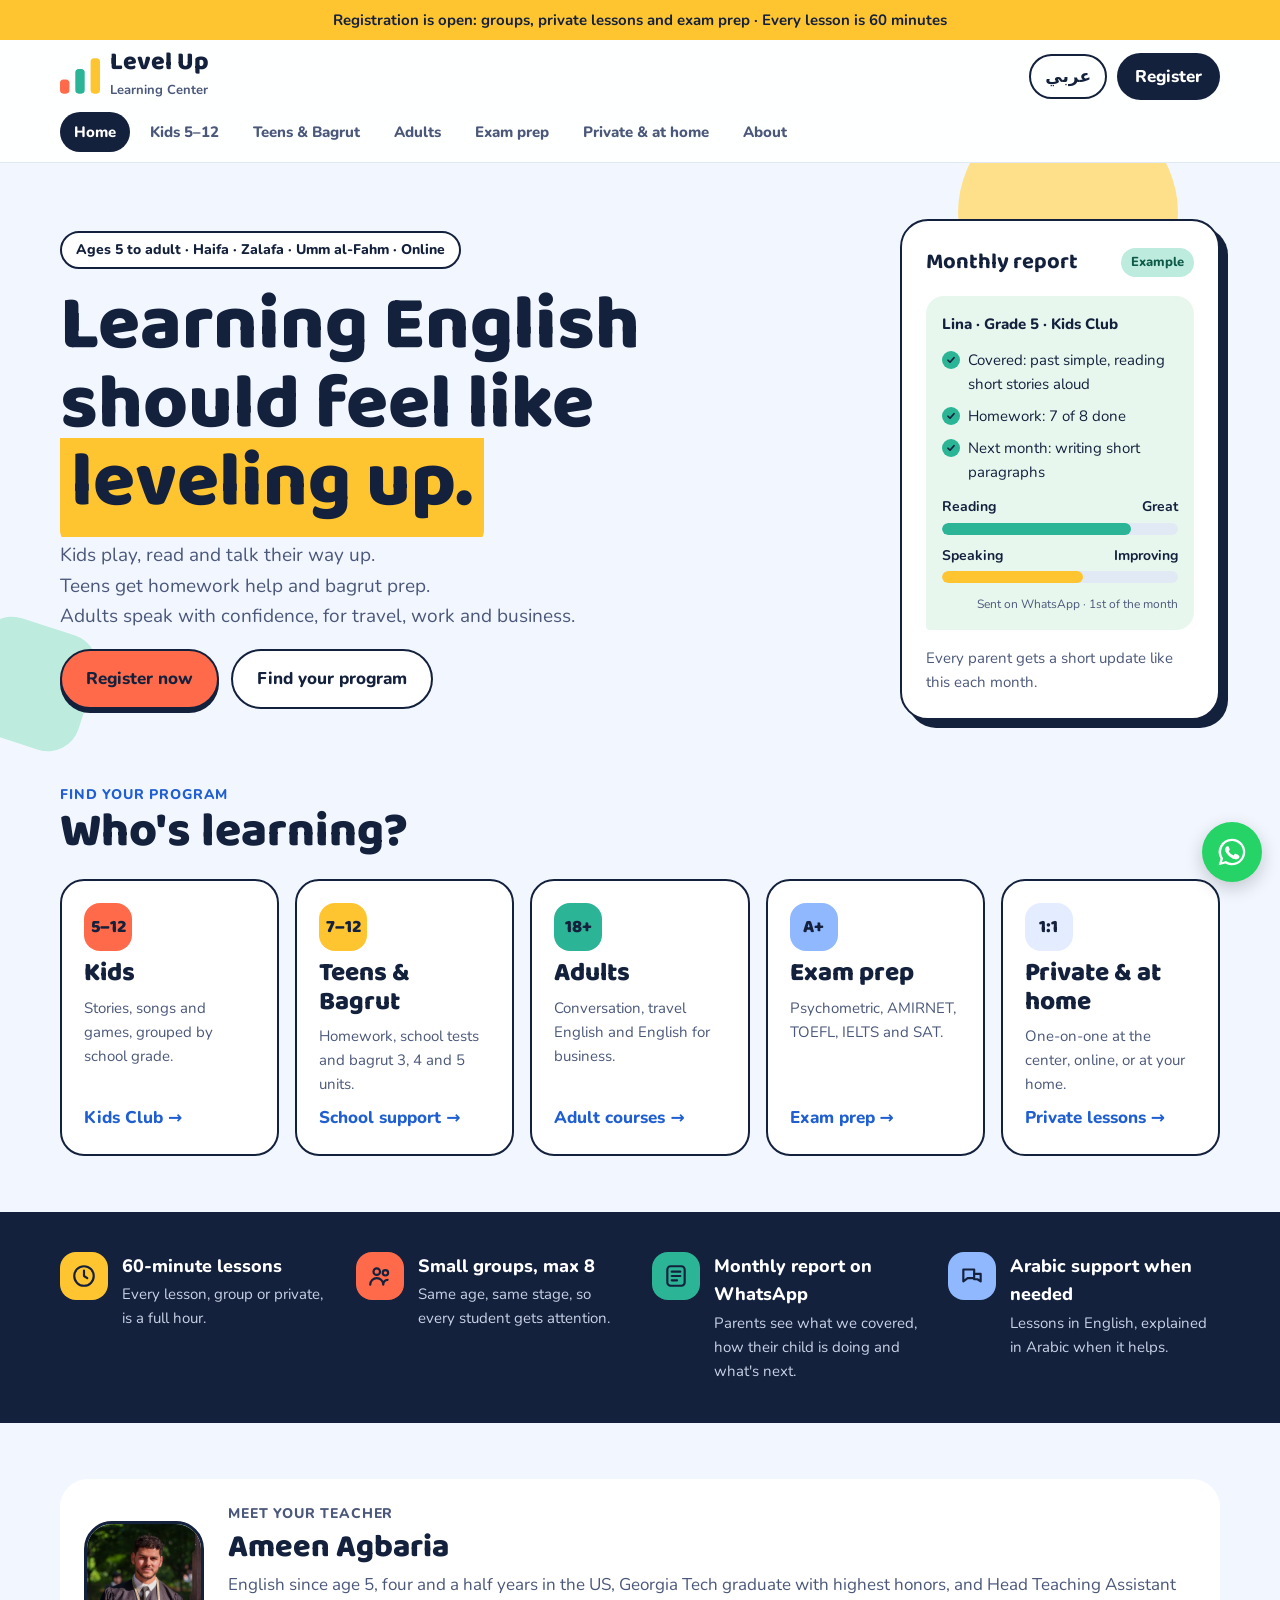
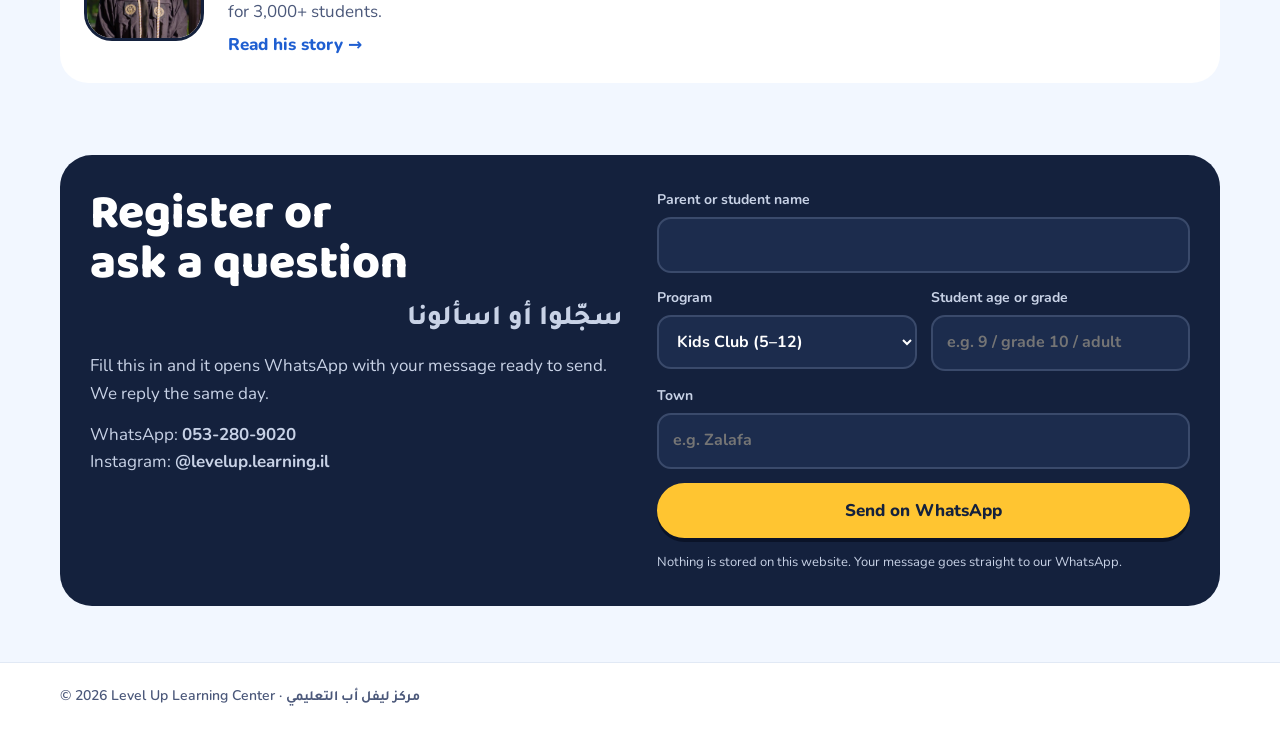
==== commit 407d5013: "Rebuild: audience tabs, scroll animations, 60-minute lessons, travel and business English, shared CS" ====
--- a/index.html
+++ b/index.html
@@ -1,10 +1,10 @@
 <!doctype html>
-<html lang="en">
+<html lang="en" dir="ltr" class="no-anim">
 <head>
 <meta charset="utf-8">
 <meta name="viewport" content="width=device-width, initial-scale=1">
 <title>Level Up Learning Center | English lessons in Haifa, Zalafa, Umm al-Fahm &amp; online</title>
-<meta name="description" content="English for every age: Kids Club, school support and bagrut prep, adult courses and private lessons. Haifa, Zalafa, Umm al-Fahm, online, or at your home. Exam prep for Psychometric, AMIRNET, TOEFL, IELTS and SAT.">
+<meta name="description" content="English for every age: Kids Club, school support and bagrut, adult courses (business, travel, conversation), exam prep (Psychometric, AMIRNET, TOEFL, IELTS, SAT) and private lessons. Haifa, Zalafa, Umm al-Fahm, online or at your home.">
 <meta property="og:title" content="Level Up Learning Center | ليفل أب">
 <meta property="og:description" content="English for every age, one level at a time. Haifa, Zalafa, Umm al-Fahm and online.">
 <meta property="og:type" content="website">
@@ -14,420 +14,336 @@
 <link rel="icon" href="data:image/svg+xml,%3Csvg xmlns='http://www.w3.org/2000/svg' viewBox='0 0 34 30'%3E%3Crect x='0' y='18' width='8' height='12' rx='3' fill='%23FF6B4A'/%3E%3Crect x='13' y='9' width='8' height='21' rx='3' fill='%232BB596'/%3E%3Crect x='26' y='0' width='8' height='30' rx='3' fill='%23FFC531'/%3E%3C/svg%3E">
 <link rel="preconnect" href="https://fonts.googleapis.com">
 <link rel="preconnect" href="https://fonts.gstatic.com" crossorigin>
-<link rel="stylesheet" href="https://fonts.googleapis.com/css2?family=Baloo+2:wght@600;700;800&family=Baloo+Bhaijaan+2:wght@600;700&family=Nunito:wght@400;600;700;800&family=Tajawal:wght@500;700&display=swap">
-<style>
-/* ===== EDIT HERE: colors ===== */
-:root{
-  --navy:#14213D; --ink:#14213D; --muted:#4B587A; --bg:#F2F7FF; --card:#FFFFFF; --line:#E1E9F5;
-  --yellow:#FFC531; --coral:#FF6B4A; --mint:#2BB596; --sky:#8FB8FF; --blue:#1F5FD1;
-  --display:'Baloo 2',system-ui,sans-serif; --ar-display:'Baloo Bhaijaan 2','Tajawal',sans-serif;
-  --body:'Nunito','Tajawal',system-ui,sans-serif; --ar:'Tajawal',sans-serif;
-}
-*{box-sizing:border-box}
-html{scroll-behavior:smooth}
-body{margin:0;background:var(--bg);color:var(--ink);font-family:var(--body);font-size:17px;line-height:1.55}
-img{max-width:100%}
-a{color:var(--blue)}
-.wrap{max-width:1200px;margin:0 auto;padding-left:max(20px,env(safe-area-inset-left));padding-right:max(20px,env(safe-area-inset-right))}
-.ar{font-family:var(--ar)}
-.ar-title{font-family:var(--ar-display);font-weight:700;color:var(--blue);margin:0}
-h1,h2,h3{margin:0}
-.h2{font-family:var(--display);font-weight:800;font-size:clamp(32px,4vw,52px);line-height:1}
-.sec{padding-block:64px 8px}
-.sec-head{display:flex;flex-wrap:wrap;justify-content:space-between;align-items:flex-end;gap:8px 24px;margin-bottom:26px}
-.sec-head p.sub{margin:6px 0 0;color:var(--muted)}
-.row{display:flex;flex-wrap:wrap;gap:18px}
-.row>*{flex:1 1 250px;min-width:0}
-.btn{display:inline-block;text-decoration:none;font-weight:800;border-radius:999px;padding:15px 24px;border:2px solid var(--navy);color:var(--navy);background:#fff;cursor:pointer;font-family:inherit;font-size:17px}
-.btn-primary{background:var(--coral);box-shadow:0 4px 0 var(--navy)}
-.btn-yellow{background:var(--yellow);border-color:var(--yellow);box-shadow:0 4px 0 #0A1328}
-.btn:active{transform:translateY(2px);box-shadow:none}
-:focus-visible{outline:3px solid var(--blue);outline-offset:3px}
-
-/* announcement + header */
-.announce{background:var(--yellow);font-weight:700;font-size:15px;text-align:center}
-.announce .wrap{padding-block:9px;display:flex;flex-wrap:wrap;justify-content:center;gap:2px 14px}
-header{background:#fff;border-bottom:1px solid var(--line);position:sticky;top:0;z-index:20}
-header .wrap{padding-block:12px;display:flex;align-items:center;justify-content:space-between;gap:14px}
-.logo{display:flex;align-items:center;gap:10px;color:var(--ink);text-decoration:none}
-.logo b{font-family:var(--display);font-weight:800;font-size:25px;line-height:1;display:block}
-.logo small{font-size:13px;font-weight:700;color:var(--muted)}
-nav{display:flex;align-items:center;gap:20px;font-weight:700;font-size:16px}
-nav a{color:var(--ink);text-decoration:none}
-nav a.cta{background:var(--navy);color:#fff;padding:10px 18px;border-radius:999px}
-nav a.lang{border:2px solid var(--navy);padding:7px 14px;border-radius:999px}
-nav{gap:12px}nav a{white-space:nowrap}
-@media (max-width:440px){.logo small{display:none}.logo b{font-size:22px}nav a.cta{padding:9px 14px}}
-@media (max-width:860px){nav a:not(.cta):not(.lang){display:none}}
-
-/* hero */
-.hero{position:relative;overflow:hidden}
-.blob1{position:absolute;width:220px;height:220px;border-radius:50%;background:#FFE08A;top:-60px;right:8%}
-.blob2{position:absolute;width:120px;height:120px;border-radius:32px;background:#BDEBDD;bottom:40px;left:-30px;transform:rotate(18deg)}
-.hero .wrap{position:relative;padding-block:56px 64px;display:flex;flex-wrap:wrap;gap:44px;align-items:center}
-.hero-text{flex:999 1 520px;min-width:0;display:flex;flex-direction:column;gap:18px}
-.chip{align-self:flex-start;background:#fff;border:2px solid var(--navy);border-radius:999px;padding:6px 14px;font-weight:800;font-size:14px}
-.hero h1{font-family:var(--display);font-weight:800;font-size:clamp(42px,6.2vw,86px);line-height:1.12;text-wrap:balance}
-.hl{background:linear-gradient(transparent 14%,var(--yellow) 14%,var(--yellow) 94%,transparent 94%);border-radius:.18em;padding:0 .14em;-webkit-box-decoration-break:clone;box-decoration-break:clone}
-.hero .ar-title{font-size:clamp(24px,3.2vw,38px);line-height:1.3;text-align:right}
-.hero p.lead{margin:0;max-width:56ch;color:var(--muted);font-size:19px}
-.btns{display:flex;flex-wrap:wrap;gap:12px;padding-top:4px}
-.level{flex:1 1 320px;min-width:0;background:#fff;border:2px solid var(--navy);border-radius:28px;padding:24px;box-shadow:8px 8px 0 var(--navy);display:flex;flex-direction:column;gap:16px}
-.level-top{display:flex;justify-content:space-between;align-items:center;gap:10px}
-.level-top b{font-family:var(--display);font-size:22px}
-.tag{background:#BDEBDD;color:#0E5B49;font-weight:800;font-size:13px;padding:4px 10px;border-radius:999px}
-.bar{height:14px;background:var(--line);border-radius:999px;overflow:hidden}
-.bar i{display:block;width:60%;height:100%;background:var(--mint);border-radius:999px}
-.report{background:#E7F7EE;border-radius:18px 18px 18px 4px;padding:16px;display:flex;flex-direction:column;gap:12px}
-.report .who{margin:0;font-weight:800;font-size:15px}
-.report ul{margin:0;padding:0;list-style:none;display:flex;flex-direction:column;gap:8px;font-size:15px}
-.report li{display:flex;gap:8px;align-items:flex-start}
-.ck{flex:0 0 auto;width:18px;height:18px;margin-top:3px;border-radius:50%;background:var(--mint) url("data:image/svg+xml,%3Csvg xmlns='http://www.w3.org/2000/svg' viewBox='0 0 24 24' fill='none' stroke='%2314213D' stroke-width='3.5' stroke-linecap='round' stroke-linejoin='round'%3E%3Cpath d='M6 12.5l4 4 8-9'/%3E%3C/svg%3E") center/12px no-repeat}
-.skills{display:flex;flex-direction:column;gap:10px}
-.sk{display:flex;justify-content:space-between;font-weight:700;font-size:14px;margin-bottom:4px}
-.report .time{margin:0;font-size:12px;color:var(--muted);text-align:right}
-.small{font-size:15px;color:var(--muted);margin:0}
-
-/* trust strip */
-.trust{background:var(--navy);color:#fff}
-.trust .wrap{padding-block:36px;display:flex;flex-wrap:wrap;gap:24px}
-.trust .item{flex:1 1 230px;min-width:0;display:flex;gap:14px;align-items:flex-start}
-.ico{flex:0 0 auto;width:48px;height:48px;border-radius:16px;display:flex;align-items:center;justify-content:center}
-.trust h3{font-size:18px;font-weight:800}
-.trust p{margin:2px 0 0;color:#C8D2E6;font-size:15px}
-
-/* programs */
-.prog{background:#fff;border:2px solid var(--navy);border-radius:24px;overflow:hidden;display:flex;flex-direction:column}
-.prog.pop{box-shadow:6px 6px 0 var(--navy)}
-.prog-top{padding:20px 22px 16px}
-.prog-top .age{margin:0;font-weight:800;font-size:14px}
-.prog-top h3{font-family:var(--display);font-weight:800;font-size:30px;line-height:1.05;margin-top:2px}
-.prog-top .ar{margin:0;font-weight:700;text-align:right}
-.prog-body{padding:18px 22px 22px;display:flex;flex-direction:column;gap:12px;flex:1}
-.prog-body p{margin:0;color:var(--muted);font-size:16px}
-.price{margin-top:auto!important;color:var(--ink)!important}
-.price b{font-family:var(--display);font-weight:800;font-size:38px}
-.price span{color:var(--muted);font-weight:700}
-
-.exams{display:grid;grid-template-columns:repeat(auto-fit,minmax(200px,1fr));gap:16px}
-.exam{background:#fff;border:2px solid var(--navy);border-radius:22px;padding:20px;display:flex;flex-direction:column;gap:6px}
-.exam h3{font-family:var(--display);font-weight:800;font-size:26px;line-height:1.05}
-.exam .ar{margin:0;font-weight:700;color:var(--muted)}
-.exam p{margin:0;color:var(--muted);font-size:15px}
-.exam-how{margin-top:18px;background:#fff;border-radius:22px;padding:20px 22px;display:flex;flex-wrap:wrap;gap:16px;align-items:center;justify-content:space-between}
-.exam-how p{margin:0;flex:1 1 420px;min-width:0;color:var(--muted)}
-.exam-how strong{color:var(--ink)}
-
-/* home */
-.panel{background:#fff;border:2px solid var(--navy);border-radius:32px;padding:34px 30px;display:flex;flex-wrap:wrap;gap:34px;align-items:flex-start}
-.panel>*{flex:1 1 360px;min-width:0}
-.home-text{display:flex;flex-direction:column;gap:14px}
-.home-text p{margin:0;color:var(--muted)}
-.zones{display:flex;flex-direction:column;gap:12px}
-.zone{display:flex;align-items:center;gap:16px;border-radius:20px;padding:16px 18px}
-.zone .n{flex:0 0 auto;width:44px;height:44px;border-radius:50%;display:flex;align-items:center;justify-content:center;font-family:var(--display);font-weight:800;font-size:20px}
-.zone .t{flex:1;min-width:0}
-.zone h3{font-size:17px;font-weight:800}
-.zone p{margin:0;font-size:14px;color:var(--muted)}
-.zone .p{text-align:right;flex:0 0 auto;margin:0}
-.zone .p b{font-family:var(--display);font-weight:800;font-size:26px}
-.zone .p small{display:block;font-size:13px;color:var(--muted);font-weight:700}
-
-/* billing */
-.billing{background:#E3EDFF;border-radius:28px;padding:28px}
-.billing h2{font-family:var(--display);font-weight:800;font-size:30px;margin-bottom:16px}
-.billing h3{font-size:17px;font-weight:800;margin-bottom:4px}
-.billing p{margin:0;font-size:15px;color:var(--muted)}
-
-/* locations */
-.loc{background:#fff;border-radius:22px;padding:22px}
-.loc h3{font-family:var(--display);font-weight:800;font-size:26px}
-.loc h3 .ar{font-size:18px;color:var(--muted);font-weight:700}
-.loc p{margin:4px 0 0;color:var(--muted);font-size:15px}
-.loc.dark{background:var(--navy);color:#fff}
-.loc.dark h3 .ar{color:var(--yellow)}
-.loc.dark p{color:#C8D2E6}
-
-/* teacher */
-.photo-wrap{flex:0 0 auto!important;display:flex;flex-direction:column;align-items:center;gap:12px}
-.photo{width:210px;height:210px;border-radius:40px;background:#FFE08A;border:3px solid var(--navy);box-shadow:6px 6px 0 var(--yellow);overflow:hidden}
-.photo img{width:100%;height:100%;object-fit:cover;display:block}
-
-.teacher{align-items:center}
-.teacher .info{flex:999 1 420px;display:flex;flex-direction:column;gap:10px}
-.teacher .info p{margin:0;max-width:62ch;color:var(--muted)}
-.stats{display:grid;grid-template-columns:repeat(auto-fit,minmax(130px,1fr));gap:10px;margin:6px 0}
-.stats div{background:var(--bg);border-radius:16px;padding:12px 14px;display:flex;flex-direction:column}
-.stats b{font-family:var(--display);font-weight:800;font-size:26px;line-height:1.1}
-.stats span{font-size:14px;color:var(--muted);font-weight:700}
-.langs{display:flex;flex-wrap:wrap;gap:8px}
-.langs span{background:#E3EDFF;border-radius:999px;padding:5px 12px;font-weight:700;font-size:14px}
-
-/* faq */
-.faq{background:#fff;border-radius:22px;padding:22px}
-.faq h3{font-size:18px;font-weight:800;margin-bottom:6px}
-.faq p{margin:0;color:var(--muted);font-size:16px}
-
-/* contact */
-.contact{background:var(--navy);color:#fff;border-radius:32px;padding:34px 30px;display:flex;flex-wrap:wrap;gap:34px;position:relative;overflow:hidden}
-.contact>*{flex:1 1 340px;min-width:0;position:relative}
-.contact .lead{display:flex;flex-direction:column;gap:14px}
-.contact .lead p{margin:0;color:#C8D2E6}
-.contact .ar-title{color:var(--yellow);font-size:26px;text-align:right}
-form{display:flex;flex-direction:column;gap:14px}
-label{display:flex;flex-direction:column;gap:6px;font-size:14px;font-weight:700;color:#C8D2E6}
-input,select{font:inherit;font-size:16px;padding:13px 14px;border-radius:14px;border:2px solid #3A4A6B;background:#1C2C4D;color:#fff;width:100%}
-.two{display:flex;flex-wrap:wrap;gap:14px}.two>*{flex:1 1 150px}
-.note{font-size:13px;color:#C8D2E6;margin:0}
-
-footer{background:#fff;border-top:1px solid var(--line);margin-top:56px}
-footer .wrap{padding-block:22px;display:flex;flex-wrap:wrap;justify-content:space-between;gap:10px;font-size:14px;color:var(--muted);font-weight:600}
-
-/* floating whatsapp */
-.wa{position:fixed;right:max(18px,env(safe-area-inset-right));bottom:max(18px,env(safe-area-inset-bottom));width:60px;height:60px;border-radius:50%;background:#25D366;display:flex;align-items:center;justify-content:center;box-shadow:0 6px 18px rgba(0,0,0,.2);z-index:30}
-@media (prefers-reduced-motion:reduce){html{scroll-behavior:auto}}
-</style>
+<link rel="stylesheet" href="https://fonts.googleapis.com/css2?family=Baloo+2:wght@600;700;800&family=Nunito:wght@400;600;700;800&family=Tajawal:wght@500;700&display=swap">
+<link rel="stylesheet" href="/assets/site.css">
 </head>
 <body>
 
-<div class="announce"><div class="wrap">
-  <span>Registration is open: groups, private lessons and exam prep</span>
-  <span class="ar" lang="ar" dir="rtl">التسجيل مفتوح الآن</span>
-</div></div>
-
-<header><div class="wrap">
-  <a class="logo" href="#top" aria-label="Level Up Learning Center, home">
-    <svg width="40" height="36" viewBox="0 0 34 30" aria-hidden="true"><rect x="0" y="18" width="8" height="12" rx="3" fill="#FF6B4A"/><rect x="13" y="9" width="8" height="21" rx="3" fill="#2BB596"/><rect x="26" y="0" width="8" height="30" rx="3" fill="#FFC531"/></svg>
-    <span><b>Level Up</b><small>Learning Center · <span class="ar" lang="ar">ليفل أب</span></small></span>
-  </a>
-  <nav aria-label="Main">
-    <a href="#programs">Programs</a>
+<div class="announce"><div class="wrap">Registration is open: groups, private lessons and exam prep · Every lesson is 60 minutes</div></div>
+
+<header>
+  <div class="wrap top">
+    <a class="logo" href="#home" aria-label="Level Up Learning Center, home">
+      <svg width="40" height="36" viewBox="0 0 34 30" aria-hidden="true"><rect x="0" y="18" width="8" height="12" rx="3" fill="#FF6B4A"/><rect x="13" y="9" width="8" height="21" rx="3" fill="#2BB596"/><rect x="26" y="0" width="8" height="30" rx="3" fill="#FFC531"/></svg>
+      <span><b>Level Up</b><small>Learning Center</small></span>
+    </a>
+    <div class="actions">
+      <a class="lang" href="/ar/" lang="ar" hreflang="ar">عربي</a>
+      <a class="cta" href="#register">Register</a>
+    </div>
+  </div>
+  <nav class="wrap tabs" aria-label="Programs">
+    <a href="#home">Home</a>
+    <a href="#kids">Kids 5–12</a>
+    <a href="#teens">Teens &amp; Bagrut</a>
+    <a href="#adults">Adults</a>
     <a href="#exams">Exam prep</a>
-    <a href="#home">At your home</a>
-    <a href="#locations">Locations</a>
-    <a href="#faq">Parents' FAQ</a>
-    <a class="lang" href="/ar/" lang="ar" hreflang="ar">عربي</a>
-    <a class="cta" href="#contact">Register</a>
+    <a href="#private">Private &amp; at home</a>
+    <a href="#about">About</a>
   </nav>
-</div></header>
+</header>
 
 <main>
-<section class="hero" id="top">
-  <div class="blob1" aria-hidden="true"></div><div class="blob2" aria-hidden="true"></div>
-  <div class="wrap">
-    <div class="hero-text">
-      <p class="chip">Ages 5 to adult · Haifa · Zalafa · Umm al-Fahm · Online</p>
-      <h1>Learning English should feel like <span class="hl">leveling up.</span></h1>
-      <p class="ar-title" lang="ar" dir="rtl">إنجليزي لكل الأعمار، مستوى بعد مستوى</p>
-      <p class="lead">Kids play, read and talk their way up.<br>Teens get homework help and bagrut prep.<br>Parents get a short report every month so they always know where things stand.</p>
-      <div class="btns">
-        <a class="btn btn-primary" href="#contact">Register now</a>
-        <a class="btn" href="#programs">See programs &amp; prices</a>
-      </div>
-    </div>
-    <div class="level" aria-label="Example of the monthly progress report parents receive on WhatsApp">
-      <div class="level-top"><b>Monthly report</b><span class="tag">Example</span></div>
-      <div class="report">
-        <p class="who">Lina · Grade 5 · Kids Club</p>
-        <ul>
-          <li><span class="ck" aria-hidden="true"></span>Covered: past simple, reading short stories aloud</li>
-          <li><span class="ck" aria-hidden="true"></span>Homework: 7 of 8 done</li>
-          <li><span class="ck" aria-hidden="true"></span>Next month: writing short paragraphs</li>
-        </ul>
-        <div class="skills">
-          <div><div class="sk"><span>Reading</span><span>Great</span></div><div class="bar"><i style="width:80%"></i></div></div>
-          <div><div class="sk"><span>Speaking</span><span>Improving</span></div><div class="bar"><i style="width:60%;background:var(--yellow)"></i></div></div>
+
+<!-- =================== HOME =================== -->
+<div class="panel-tab" id="tab-home">
+  <section class="hero">
+    <div class="blob1" aria-hidden="true"></div><div class="blob2" aria-hidden="true"></div>
+    <div class="wrap">
+      <div class="hero-text">
+        <p class="chip reveal">Ages 5 to adult · Haifa · Zalafa · Umm al-Fahm · Online</p>
+        <h1 class="h1 split-words">Learning English should feel like <span class="hl">leveling up.</span></h1>
+        <p class="lead reveal" style="--d:3">Kids play, read and talk their way up.<br>Teens get homework help and bagrut prep.<br>Adults speak with confidence, for travel, work and business.</p>
+        <div class="btns reveal" style="--d:4">
+          <a class="btn btn-primary" href="#register">Register now</a>
+          <a class="btn" href="#programs-home">Find your program</a>
         </div>
-        <p class="time">Sent on WhatsApp · 1st of the month</p>
-      </div>
-      <p class="small">Every parent gets a short update like this each month, so you always know how your child is doing.</p>
-    </div>
-  </div>
-</section>
-
-<section class="trust" aria-label="Why parents choose us"><div class="wrap">
-  <div class="item"><div class="ico" style="background:var(--yellow)"><svg width="26" height="26" viewBox="0 0 24 24" aria-hidden="true" fill="none" stroke="#14213D" stroke-width="2" stroke-linecap="round" stroke-linejoin="round"><circle cx="9" cy="8" r="3"/><circle cx="17" cy="9" r="2.5"/><path d="M3 20c0-3.3 2.7-6 6-6s6 2.7 6 6M15 20c0-2.5 1.5-4.5 4-4.5"/></svg></div>
-    <div><h3>Small groups, max 8</h3><p>Same age, same level, so every child gets attention.</p></div></div>
-  <div class="item"><div class="ico" style="background:var(--mint)"><svg width="26" height="26" viewBox="0 0 24 24" aria-hidden="true" fill="none" stroke="#14213D" stroke-width="2" stroke-linecap="round" stroke-linejoin="round"><rect x="4" y="3" width="16" height="18" rx="3"/><path d="M8 8h8M8 12h8M8 16h5"/></svg></div>
-    <div><h3>Monthly report on WhatsApp</h3><p>What we covered, how your child is doing, what's next.</p></div></div>
-  <div class="item"><div class="ico" style="background:var(--coral)"><svg width="26" height="26" viewBox="0 0 24 24" aria-hidden="true" fill="none" stroke="#14213D" stroke-width="2" stroke-linecap="round" stroke-linejoin="round"><path d="M4 6h10v8H8l-4 3z"/><path d="M14 10h6v7l-3-2h-3"/></svg></div>
-    <div><h3>Arabic support when needed</h3><p>Lessons in English, explained in Arabic when it helps.</p></div></div>
-  <div class="item"><div class="ico" style="background:var(--sky)"><svg width="26" height="26" viewBox="0 0 24 24" aria-hidden="true" fill="none" stroke="#14213D" stroke-width="2" stroke-linecap="round" stroke-linejoin="round"><path d="M12 3l8 4-8 4-8-4z"/><path d="M7 9.5V14c0 1.7 2.2 3 5 3s5-1.3 5-3V9.5"/></svg></div>
-    <div><h3>Built around school</h3><p>Homework, tests and bagrut 3, 4 and 5 units.</p></div></div>
-</div></section>
-
-<section class="sec" id="programs"><div class="wrap">
-  <div class="sec-head">
-    <div><h2 class="h2">Programs &amp; prices</h2><p class="sub">Monthly memberships and fixed-price courses. No counting hours.</p></div>
-    <p class="ar-title" lang="ar" dir="rtl" style="font-size:24px">البرامج والأسعار</p>
-  </div>
-  <div class="row">
-    <article class="prog">
-      <div class="prog-top" style="background:var(--coral)"><p class="age">Ages 5–12</p><h3>Kids Club</h3><p class="ar" lang="ar" dir="rtl">نادي الصغار</p></div>
-      <div class="prog-body"><p>Stories, songs, phonics and speaking games. Twice a week in small groups.</p><p class="price"><b>₪380</b> <span>/ month</span></p></div>
-    </article>
-    <article class="prog pop">
-      <div class="prog-top" style="background:var(--yellow)"><p class="age">Grades 7–12 · Most popular</p><h3>School Support</h3><p class="ar" lang="ar" dir="rtl">دعم مدرسي وبجروت</p></div>
-      <div class="prog-body"><p>Homework help, school tests and bagrut 3, 4 and 5 units. Twice a week, grouped by grade.</p><p class="price"><b>₪420</b> <span>/ month</span></p></div>
-    </article>
-    <article class="prog">
-      <div class="prog-top" style="background:var(--mint)"><p class="age">Adults &amp; exams</p><h3>Courses</h3><p class="ar" lang="ar" dir="rtl">دورات للكبار</p></div>
-      <div class="prog-body"><p>8–12 week courses: spoken English for work, psychometric English, bagrut intensives. Starts with a short chat to find your level.</p><p class="price"><b>₪650+</b> <span>/ course</span></p></div>
-    </article>
-    <article class="prog">
-      <div class="prog-top" style="background:var(--sky)"><p class="age">Any age · Center or online</p><h3>Private</h3><p class="ar" lang="ar" dir="rtl">دروس خصوصية</p></div>
-      <div class="prog-body"><p>One-on-one at your own pace, starting from your level. Prepaid packs, valid for 3 months.</p>
-        <p class="price" style="display:flex;flex-direction:column"><span style="color:var(--ink)"><b style="font-size:30px">₪460</b> <span>/ 4 lessons</span></span><span style="color:var(--ink)"><b style="font-size:30px">₪880</b> <span>/ 8 lessons</span></span></p></div>
-    </article>
-  </div>
-</div></section>
-
-<section class="sec" id="exams"><div class="wrap">
-  <div class="sec-head">
-    <div><h2 class="h2">English exam prep</h2><p class="sub">Focused preparation for the tests that open doors, in Israel and abroad.</p></div>
-    <p class="ar-title" lang="ar" dir="rtl" style="font-size:24px">تحضير لامتحانات الإنجليزي</p>
-  </div>
-  <div class="exams">
-    <div class="exam"><h3>Psychometric</h3><p class="ar" lang="ar" dir="rtl">البسيخومتري</p><p>The English section of the university entrance exam: vocabulary, sentence completion, restatements and reading.</p></div>
-    <div class="exam"><h3>AMIRNET</h3><p class="ar" lang="ar" dir="rtl">أميرنت</p><p>The English placement test for Israeli universities and colleges. A good score can exempt you from English courses.</p></div>
-    <div class="exam"><h3>TOEFL</h3><p class="ar" lang="ar" dir="rtl">توفل</p><p>Reading, listening, speaking and writing for universities in the US and around the world.</p></div>
-    <div class="exam"><h3>IELTS</h3><p class="ar" lang="ar" dir="rtl">آيلتس</p><p>For study, work and visas in the UK, Canada, Australia and Europe.</p></div>
-    <div class="exam"><h3>SAT English</h3><p class="ar" lang="ar" dir="rtl">SAT</p><p>The Reading &amp; Writing section, used for university applications in the US, Israel and around the world.</p></div>
-  </div>
-  <div class="exam-how">
-    <p><strong>How it works:</strong> we look at your target score and test date, then build a plan with practice tests, timing strategies and feedback on your writing and speaking. Small exam groups before each test date, or private lessons any time.</p>
-    <a class="btn btn-primary" href="#contact">Ask about exam prep</a>
-  </div>
-</div></section>
-
-<section class="sec" id="home"><div class="wrap">
-  <div class="panel">
-    <div class="home-text">
-      <div class="ico" style="background:var(--yellow);width:64px;height:64px;border-radius:20px"><svg width="36" height="36" viewBox="0 0 24 24" aria-hidden="true" fill="none" stroke="#14213D" stroke-width="2" stroke-linecap="round" stroke-linejoin="round"><path d="M3 11l9-7 9 7"/><path d="M5 10v10h14V10"/><path d="M10 20v-6h4v6"/></svg></div>
-      <h2 class="h2" style="font-size:clamp(32px,3.8vw,48px)">We come to you</h2>
-      <p class="ar-title" lang="ar" dir="rtl" style="font-size:24px;text-align:right">دروس خصوصية في بيتكم</p>
-      <p>Private lessons at your home, so your child learns where they're most comfortable and you skip the drive. Available in the <strong style="color:var(--ink)">North and the Triangle (<span class="ar" lang="ar">المثلث</span>) only</strong>. The price includes travel and depends on your town.</p>
-      <p style="font-size:15px">Prepaid in packs of 4 lessons. Send your town on WhatsApp and we'll confirm the price.</p>
+      </div>
+      <div class="level zoom" aria-label="Example of the monthly progress report parents receive on WhatsApp">
+        <div class="level-top"><b>Monthly report</b><span class="tag">Example</span></div>
+        <div class="report">
+          <p class="who">Lina · Grade 5 · Kids Club</p>
+          <ul>
+            <li><span class="ck" aria-hidden="true"></span>Covered: past simple, reading short stories aloud</li>
+            <li><span class="ck" aria-hidden="true"></span>Homework: 7 of 8 done</li>
+            <li><span class="ck" aria-hidden="true"></span>Next month: writing short paragraphs</li>
+          </ul>
+          <div class="skills">
+            <div><div class="sk"><span>Reading</span><span>Great</span></div><div class="bar"><i style="--w:80%"></i></div></div>
+            <div><div class="sk"><span>Speaking</span><span>Improving</span></div><div class="bar"><i style="--w:60%;background:var(--yellow)"></i></div></div>
+          </div>
+          <p class="time">Sent on WhatsApp · 1st of the month</p>
+        </div>
+        <p class="small">Every parent gets a short update like this each month.</p>
+      </div>
+    </div>
+  </section>
+
+  <section class="wrap" id="programs-home">
+    <div class="reveal" style="margin-bottom:22px"><p class="eyebrow">Find your program</p><h2 class="h2">Who's learning?</h2></div>
+    <div class="aud">
+      <a href="#kids" class="reveal" style="--d:0"><span class="dot" style="background:var(--coral)">5–12</span><h3>Kids</h3><p>Stories, songs and games, grouped by school grade.</p><span class="go">Kids Club →</span></a>
+      <a href="#teens" class="reveal" style="--d:1"><span class="dot" style="background:var(--yellow)">7–12</span><h3>Teens &amp; Bagrut</h3><p>Homework, school tests and bagrut 3, 4 and 5 units.</p><span class="go">School support →</span></a>
+      <a href="#adults" class="reveal" style="--d:2"><span class="dot" style="background:var(--mint)">18+</span><h3>Adults</h3><p>Conversation, travel English and English for business.</p><span class="go">Adult courses →</span></a>
+      <a href="#exams" class="reveal" style="--d:3"><span class="dot" style="background:var(--sky)">A+</span><h3>Exam prep</h3><p>Psychometric, AMIRNET, TOEFL, IELTS and SAT.</p><span class="go">Exam prep →</span></a>
+      <a href="#private" class="reveal" style="--d:4"><span class="dot" style="background:#E3EDFF">1:1</span><h3>Private &amp; at home</h3><p>One-on-one at the center, online, or at your home.</p><span class="go">Private lessons →</span></a>
+    </div>
+  </section>
+
+  <section class="trust" aria-label="Why families choose us"><div class="wrap">
+    <div class="item reveal" style="--d:0"><div class="ico" style="background:var(--yellow)"><svg width="26" height="26" viewBox="0 0 24 24" aria-hidden="true" fill="none" stroke="#14213D" stroke-width="2" stroke-linecap="round" stroke-linejoin="round"><circle cx="12" cy="12" r="9"/><path d="M12 7v5l3 2"/></svg></div>
+      <div><h3>60-minute lessons</h3><p>Every lesson, group or private, is a full hour.</p></div></div>
+    <div class="item reveal" style="--d:1"><div class="ico" style="background:var(--coral)"><svg width="26" height="26" viewBox="0 0 24 24" aria-hidden="true" fill="none" stroke="#14213D" stroke-width="2" stroke-linecap="round" stroke-linejoin="round"><circle cx="9" cy="8" r="3"/><circle cx="17" cy="9" r="2.5"/><path d="M3 20c0-3.3 2.7-6 6-6s6 2.7 6 6M15 20c0-2.5 1.5-4.5 4-4.5"/></svg></div>
+      <div><h3>Small groups, max 8</h3><p>Same age, same stage, so every student gets attention.</p></div></div>
+    <div class="item reveal" style="--d:2"><div class="ico" style="background:var(--mint)"><svg width="26" height="26" viewBox="0 0 24 24" aria-hidden="true" fill="none" stroke="#14213D" stroke-width="2" stroke-linecap="round" stroke-linejoin="round"><rect x="4" y="3" width="16" height="18" rx="3"/><path d="M8 8h8M8 12h8M8 16h5"/></svg></div>
+      <div><h3>Monthly report on WhatsApp</h3><p>Parents see what we covered, how their child is doing and what's next.</p></div></div>
+    <div class="item reveal" style="--d:3"><div class="ico" style="background:var(--sky)"><svg width="26" height="26" viewBox="0 0 24 24" aria-hidden="true" fill="none" stroke="#14213D" stroke-width="2" stroke-linecap="round" stroke-linejoin="round"><path d="M4 6h10v8H8l-4 3z"/><path d="M14 10h6v7l-3-2h-3"/></svg></div>
+      <div><h3>Arabic support when needed</h3><p>Lessons in English, explained in Arabic when it helps.</p></div></div>
+  </div></section>
+
+  <section class="sec"><div class="wrap">
+    <a href="#about" class="teaser reveal" style="text-decoration:none;color:inherit">
+      <span class="photo"><img src="/photo.jpg" alt="Ameen Agbaria" width="600" height="600"></span>
+      <div><p class="eyebrow">Meet your teacher</p><h2 class="h2" style="font-size:32px">Ameen Agbaria</h2><p>English since age 5, four and a half years in the US, Georgia Tech graduate with highest honors, and Head Teaching Assistant for 3,000+ students.</p><span style="font-weight:800;color:var(--blue)">Read his story →</span></div>
+    </a>
+  </div></section>
+</div>
+
+<!-- =================== KIDS =================== -->
+<div class="panel-tab" id="tab-kids" hidden>
+  <section class="wrap page-head">
+    <p class="eyebrow reveal">Kids Club · Ages 5–12</p>
+    <h1 class="h1 split-words">English through <span class="hl">play.</span></h1>
+    <p class="lead reveal" style="--d:2">Stories, songs, phonics and speaking games. Kids are grouped by school grade, so they learn alongside children at the same stage.</p>
+    <div class="facts reveal" style="--d:3"><span class="hi">60 minutes per lesson</span><span>2 lessons a week</span><span>Max 8 kids</span><span>Grouped by grade</span></div>
+  </section>
+  <section class="sec"><div class="wrap split">
+    <div class="side reveal"><p class="eyebrow">What they learn</p><h2 class="h2">Step by step, grade by grade</h2></div>
+    <div class="stack">
+      <div class="card line reveal"><span class="k">Ages 5–7</span><h3>Sounds, letters and first words</h3><p>Phonics, songs and picture stories. Lots of listening and speaking before reading.</p></div>
+      <div class="card line reveal"><span class="k">Grades 2–4</span><h3>Reading and everyday talk</h3><p>Short stories, simple sentences and conversation games that build confidence.</p></div>
+      <div class="card line reveal"><span class="k">Grades 5–6</span><h3>Reading, writing and school support</h3><p>Longer texts, short paragraphs and help with what they study in class.</p></div>
+      <div class="card reveal"><h3>Parents stay in the loop</h3><p>A short WhatsApp report every month: what we covered, homework, and what's next.</p></div>
+    </div>
+  </div></section>
+  <section class="sec"><div class="wrap">
+    <div class="price-card reveal">
+      <div><p class="per">Kids Club</p><p class="amt">₪380</p><p class="per">per month</p></div>
+      <ul><li>2 lessons a week, 60 minutes each</li><li>Groups of up to 8, by grade</li><li>Monthly report on WhatsApp</li><li>Siblings save 10%</li></ul>
+      <a class="btn btn-yellow" href="#register">Register your child</a>
+    </div>
+  </div></section>
+</div>
+
+<!-- =================== TEENS =================== -->
+<div class="panel-tab" id="tab-teens" hidden>
+  <section class="wrap page-head">
+    <p class="eyebrow reveal">School support &amp; Bagrut · Grades 7–12</p>
+    <h1 class="h1 split-words">From homework to <span class="hl">bagrut day.</span></h1>
+    <p class="lead reveal" style="--d:2">Middle school students are grouped by grade. High school students are grouped by bagrut level, 3, 4 or 5 units, and work on the actual school material.</p>
+    <div class="facts reveal" style="--d:3"><span class="hi">60 minutes per lesson</span><span>2 lessons a week</span><span>Max 8 students</span><span>3 · 4 · 5 units</span></div>
+  </section>
+  <section class="sec"><div class="wrap split">
+    <div class="side reveal"><p class="eyebrow">What we cover</p><h2 class="h2">Built around school</h2></div>
+    <div class="stack">
+      <div class="card line reveal"><span class="k">Grades 7–9</span><h3>Homework and school tests</h3><p>We go over what's taught in class, fill gaps, and prepare for each test.</p></div>
+      <div class="card line reveal"><span class="k">3 units</span><h3>Solid foundations</h3><p>Reading comprehension, vocabulary and writing, step by step toward passing with confidence.</p></div>
+      <div class="card line reveal"><span class="k">4 · 5 units</span><h3>Aiming high</h3><p>Advanced reading, essays, literature and preparation for the oral exam.</p></div>
+      <div class="card reveal"><h3>Exam-season intensives</h3><p>Extra sessions in the weeks before the bagrut to practice past exams under time.</p></div>
+    </div>
+  </div></section>
+  <section class="sec"><div class="wrap">
+    <div class="price-card reveal">
+      <div><p class="per">School Support</p><p class="amt">₪420</p><p class="per">per month</p></div>
+      <ul><li>2 lessons a week, 60 minutes each</li><li>Grouped by grade or bagrut units</li><li>Monthly report to parents</li><li>Siblings save 10%</li></ul>
+      <a class="btn btn-yellow" href="#register">Register now</a>
+    </div>
+  </div></section>
+</div>
+
+<!-- =================== ADULTS =================== -->
+<div class="panel-tab" id="tab-adults" hidden>
+  <section class="wrap page-head">
+    <p class="eyebrow reveal">English for adults</p>
+    <h1 class="h1 split-words">Speak English with <span class="hl">confidence.</span></h1>
+    <p class="lead reveal" style="--d:2">For travel, for growing a business, or just for yourself. We start with a short chat to find your level and your goal, then put you in the right course or private plan.</p>
+    <div class="facts reveal" style="--d:3"><span class="hi">60 minutes per lesson</span><span>8–12 week courses</span><span>Small groups or private</span></div>
+  </section>
+  <section class="sec"><div class="wrap">
+    <div class="reveal" style="margin-bottom:22px"><p class="eyebrow">Choose your goal</p><h2 class="h2">What do you need English for?</h2></div>
+    <div class="row">
+      <div class="card line reveal" style="--d:0"><span class="k">Travel</span><h3>English for travel</h3><p>Speaking only, no homework stress: airports, hotels, restaurants, directions, shopping and making friends abroad.</p></div>
+      <div class="card line reveal" style="--d:1"><span class="k">Business</span><h3>English for business</h3><p>For starting or growing a business: pitching your idea, emails, calls and meetings, negotiating, and talking to international clients and suppliers.</p></div>
+      <div class="card line reveal" style="--d:2"><span class="k">Everyday</span><h3>Conversation</h3><p>Small talk, phone calls, understanding films and shows, and finally speaking without freezing.</p></div>
+      <div class="card line reveal" style="--d:3"><span class="k">Writing</span><h3>Grammar and writing</h3><p>Clear, correct English for studies, applications and professional writing.</p></div>
+    </div>
+  </div></section>
+  <section class="sec"><div class="wrap split">
+    <div class="side reveal"><p class="eyebrow">Your level</p><h2 class="h2">Start where you are</h2><p class="sub">Levels follow the international A1–C2 scale.</p></div>
+    <div class="card line reveal">
+      <div class="ladder" aria-hidden="true">
+        <div style="--h:22%;background:var(--coral)">A1</div><div style="--h:36%;background:var(--coral)">A2</div>
+        <div style="--h:52%;background:var(--yellow)">B1</div><div style="--h:66%;background:var(--yellow)">B2</div>
+        <div style="--h:82%;background:var(--mint)">C1</div><div style="--h:100%;background:var(--mint)">C2</div>
+      </div>
+      <div class="ladder-labels"><span>Beginner</span><span>Intermediate</span><span>Advanced</span></div>
+    </div>
+  </div></section>
+  <section class="sec"><div class="wrap">
+    <div class="price-card reveal">
+      <div><p class="per">Adult courses</p><p class="amt">₪650+</p><p class="per">per course</p></div>
+      <ul><li>8–12 weeks, 60-minute lessons</li><li>Small groups by level and goal</li><li>Prefer one-on-one? See Private lessons</li></ul>
+      <a class="btn btn-yellow" href="#register">Register now</a>
+    </div>
+  </div></section>
+</div>
+
+<!-- =================== EXAMS =================== -->
+<div class="panel-tab" id="tab-exams" hidden>
+  <section class="wrap page-head">
+    <p class="eyebrow reveal">English exam prep</p>
+    <h1 class="h1 split-words">Hit your <span class="hl">target score.</span></h1>
+    <p class="lead reveal" style="--d:2">Focused preparation for the tests that open doors, in Israel and abroad.</p>
+    <div class="facts reveal" style="--d:3"><span class="hi">60 minutes per lesson</span><span>Practice tests</span><span>Groups or private</span></div>
+  </section>
+  <section class="sec"><div class="wrap">
+    <div class="exams">
+      <div class="exam reveal" style="--d:0"><h3>Psychometric</h3><p>The English section of the university entrance exam: vocabulary, sentence completion, restatements and reading.</p></div>
+      <div class="exam reveal" style="--d:1"><h3>AMIRNET</h3><p>The English placement test for Israeli universities and colleges. A good score can exempt you from English courses.</p></div>
+      <div class="exam reveal" style="--d:2"><h3>TOEFL</h3><p>Reading, listening, speaking and writing for universities in the US and around the world.</p></div>
+      <div class="exam reveal" style="--d:3"><h3>IELTS</h3><p>For study, work and visas in the UK, Canada, Australia and Europe.</p></div>
+      <div class="exam reveal" style="--d:4"><h3>SAT English</h3><p>The Reading &amp; Writing section, used for university applications in the US, Israel and around the world.</p></div>
+    </div>
+  </div></section>
+  <section class="sec"><div class="wrap split">
+    <div class="side reveal"><p class="eyebrow">How it works</p><h2 class="h2">A plan built around your test date</h2></div>
+    <div class="stack">
+      <div class="card line reveal"><span class="k">1</span><h3>Set the goal</h3><p>Your target score and test date decide the plan.</p></div>
+      <div class="card line reveal"><span class="k">2</span><h3>Practice like the real thing</h3><p>Full practice tests under time, with strategies for each section.</p></div>
+      <div class="card line reveal"><span class="k">3</span><h3>Feedback that moves the score</h3><p>Detailed feedback on your writing and speaking, and extra focus on your weakest sections.</p></div>
+      <div class="card reveal"><h3>Groups or private</h3><p>Small exam groups before each test date, or private lessons any time. Message us for dates and prices.</p></div>
+    </div>
+  </div></section>
+  <section class="sec"><div class="wrap"><div class="btns reveal"><a class="btn btn-primary" href="#register">Ask about exam prep</a></div></div></section>
+</div>
+
+<!-- =================== PRIVATE =================== -->
+<div class="panel-tab" id="tab-private" hidden>
+  <section class="wrap page-head">
+    <p class="eyebrow reveal">Private lessons · Any age</p>
+    <h1 class="h1 split-words">One-on-one, <span class="hl">your way.</span></h1>
+    <p class="lead reveal" style="--d:2">At the center, online, or at your home. We start from your level and move at your pace, for school, exams, travel or business.</p>
+    <div class="facts reveal" style="--d:3"><span class="hi">60 minutes per lesson</span><span>Prepaid packs</span><span>Valid for 3 months</span></div>
+  </section>
+  <section class="sec"><div class="wrap">
+    <div class="price-card reveal">
+      <div><p class="per">At the center or online</p><p class="amt">₪460</p><p class="per">4 lessons</p></div>
+      <ul><li>₪880 for 8 lessons</li><li>60 minutes each</li><li>Valid for 3 months</li></ul>
+      <a class="btn btn-yellow" href="#register">Book private lessons</a>
+    </div>
+  </div></section>
+  <section class="sec"><div class="wrap split">
+    <div class="side reveal">
+      <p class="eyebrow">At your home</p><h2 class="h2">We come to you</h2>
+      <p class="sub">North and the Triangle only. The price includes travel and depends on your town. Prepaid in packs of 4 lessons.</p>
     </div>
     <div class="zones">
-      <div class="zone" style="background:#EAF8F3"><span class="n" style="background:var(--mint)">1</span><div class="t"><h3>Haifa &amp; Wadi Ara</h3><p>Haifa, Zalafa, Umm al-Fahm, Ar'ara, Kafr Qara and nearby</p></div><p class="p"><b>₪600</b><small>4 lessons</small></p></div>
-      <div class="zone" style="background:#FFF5D6"><span class="n" style="background:var(--yellow)">2</span><div class="t"><h3>Triangle &amp; Lower Galilee</h3><p>Baqa, Tayibe, Nazareth, Shefa-'Amr and nearby</p></div><p class="p"><b>₪680</b><small>4 lessons</small></p></div>
-      <div class="zone" style="background:#FFE9E3"><span class="n" style="background:var(--coral)">3</span><div class="t"><h3>Upper Galilee &amp; further north</h3><p>Sakhnin, Karmiel area, Upper Galilee</p></div><p class="p"><b>₪760</b><small>4 lessons</small></p></div>
-    </div>
-  </div>
-</div></section>
-
-<section class="sec"><div class="wrap">
-  <div class="billing">
-    <h2>Simple billing for families</h2>
+      <div class="zone reveal" style="background:#EAF8F3;--d:0"><span class="n" style="background:var(--mint)">1</span><div class="t"><h3>Haifa &amp; Wadi Ara</h3><p>Haifa, Zalafa, Umm al-Fahm, Ar'ara, Kafr Qara and nearby</p></div><p class="p"><b>₪600</b><small>4 lessons</small></p></div>
+      <div class="zone reveal" style="background:#FFF5D6;--d:1"><span class="n" style="background:var(--yellow)">2</span><div class="t"><h3>Triangle &amp; Lower Galilee</h3><p>Baqa, Tayibe, Nazareth, Shefa-'Amr and nearby</p></div><p class="p"><b>₪680</b><small>4 lessons</small></p></div>
+      <div class="zone reveal" style="background:#FFE9E3;--d:2"><span class="n" style="background:var(--coral)">3</span><div class="t"><h3>Upper Galilee &amp; further north</h3><p>Sakhnin, Karmiel area, Upper Galilee</p></div><p class="p"><b>₪760</b><small>4 lessons</small></p></div>
+    </div>
+  </div></section>
+  <section class="sec"><div class="wrap"><div class="billing reveal"><h3>24-hour notice</h3><p>Cancel a private or home lesson at least 24 hours ahead, or it's used from your pack.</p></div></div></section>
+</div>
+
+<!-- =================== ABOUT =================== -->
+<div class="panel-tab" id="tab-about" hidden>
+  <section class="sec"><div class="wrap">
+    <div class="teacher">
+      <div class="photo zoom"><img src="/photo.jpg" alt="Ameen Agbaria at his Georgia Tech graduation" width="600" height="600"></div>
+      <div class="info">
+        <p class="eyebrow reveal">Meet your teacher</p>
+        <h1 class="h1 split-words" style="font-size:clamp(36px,5vw,60px)">Ameen Agbaria</h1>
+        <p class="reveal">English has been part of my life since I was 5, when I started Helen Doron classes in my village. At 11 I took my first trip to the UK, and from then on I spent my summers in English-speaking countries. At 14 I spent a month in New York on my own, taking language courses. Outside of class, I read countless books and grew up on English shows, movies and music, so English became part of my everyday life.</p>
+        <p class="reveal">In high school I founded a Model UN and Speech &amp; Debate club, run entirely in English, and taught English to more than 50 students while I was still a student myself. That work earned me the Elad Riban Award for Outstanding Youth Volunteer. I competed at conferences in Israel and abroad, won an award at Yale Model United Nations in the US, joined Debate for Peace, and visited the United Nations on a study program, where I met with ambassadors.</p>
+        <p class="reveal">I then spent four and a half years in the US, plus a semester in France, and graduated in Computer Science from Georgia Tech with highest honors. As Head Teaching Assistant, I taught and supported more than 3,000 students. Now I'm back home, helping students in our community build their English and reach their goals, while also working on my own projects in tech and business.</p>
+        <div class="langs reveal"><span>English</span><span lang="ar">العربية</span><span lang="he">עברית</span><span lang="fr">Français</span></div>
+      </div>
+    </div>
+  </div></section>
+  <section class="sec"><div class="wrap">
+    <div class="stats">
+      <div class="reveal" style="--d:0"><b><span data-to="5" data-pre="Age ">Age 5</span></b><span>started English</span></div>
+      <div class="reveal" style="--d:1"><b><span data-to="4.5" data-dec="1" data-suf=" yrs">4.5 yrs</span></b><span>living in the US</span></div>
+      <div class="reveal" style="--d:2"><b><span data-to="50" data-suf="+">50+</span></b><span>students taught in high school</span></div>
+      <div class="reveal" style="--d:3"><b><span data-to="3000" data-suf="+">3,000+</span></b><span>students at Georgia Tech</span></div>
+    </div>
+  </div></section>
+  <section class="sec" id="locations"><div class="wrap">
+    <div class="reveal" style="margin-bottom:22px"><p class="eyebrow">Locations</p><h2 class="h2">Where we teach</h2></div>
     <div class="row">
-      <div><h3>Paid on the 1st</h3><p>Cash or bank transfer. You get a receipt every time.</p></div>
-      <div><h3>Missed a class?</h3><p>Make it up the same week in another city or online.</p></div>
-      <div><h3>Siblings save 10%</h3><p>On every extra child's membership.</p></div>
-      <div><h3>24-hour notice</h3><p>To cancel a private or home lesson without using it.</p></div>
-    </div>
-  </div>
-</div></section>
-
-<section class="sec" id="locations"><div class="wrap">
-  <div class="sec-head"><h2 class="h2">Where we teach</h2><p class="ar-title" lang="ar" dir="rtl" style="font-size:24px">وين بنعلّم</p></div>
-  <div class="row">
-    <!-- EDIT HERE: replace "Message us for the schedule" with your days, e.g. "Sundays &amp; Wednesdays" -->
-    <div class="loc"><h3>Haifa <span class="ar" lang="ar">حيفا</span></h3><p>Message us for the schedule · address shared after booking</p></div>
-    <div class="loc"><h3>Zalafa <span class="ar" lang="ar">زلفة</span></h3><p>Message us for the schedule · address shared after booking</p></div>
-    <div class="loc"><h3>Umm al-Fahm <span class="ar" lang="ar">أم الفحم</span></h3><p>Message us for the schedule · address shared after booking</p></div>
-    <div class="loc dark"><h3>Online <span class="ar" lang="ar">أونلاين</span></h3><p>Evenings, from anywhere in Israel</p></div>
-  </div>
-</div></section>
-
-<section class="sec"><div class="wrap">
-  <div class="panel teacher">
-    <!-- EDIT HERE: to change the photo, replace photo.jpg (square, about 600x600) -->
-    <div class="photo-wrap">
-      <div class="photo"><img src="photo.jpg" alt="Ameen Agbaria at his Georgia Tech graduation" width="600" height="600"></div>
-    </div>
-    <div class="info">
-      <p style="font-weight:800;font-size:14px;color:var(--blue)">Meet your teacher · <span class="ar" lang="ar">تعرّفوا على المعلّم</span></p>
-      <h2 class="h2" style="font-size:40px">Ameen Agbaria</h2>
-      <p>English has been part of my life since I was 5, when I started Helen Doron classes in my village. At 11 I took my first trip to the UK, and from then on I spent my summers in English-speaking countries. At 14 I spent a month in New York on my own, taking language courses. Outside of class, I read countless books and grew up on English shows, movies and music, so English became part of my everyday life.</p>
-      <p>In high school I founded a Model UN and Speech &amp; Debate club, run entirely in English, and taught English to more than 50 students while I was still a student myself. That work earned me the Elad Riban Award for Outstanding Youth Volunteer. I competed at conferences in Israel and abroad, won an award at Yale Model United Nations in the US, joined Debate for Peace, and visited the United Nations on a study program, where I met with ambassadors.</p>
-      <p>I then spent four and a half years in the US, plus a semester in France, and graduated in Computer Science from Georgia Tech with highest honors. As Head Teaching Assistant, I taught and supported more than 3,000 students. Now I'm back home, helping students in our community build their English and reach their goals, while also working on my own projects in tech and business.</p>
-      <div class="stats">
-        <div><b>Age 5</b><span>started English</span></div>
-        <div><b>4.5 yrs</b><span>living in the US</span></div>
-        <div><b>50+</b><span>students taught in high school</span></div>
-        <div><b>3,000+</b><span>students at Georgia Tech</span></div>
-      </div>
-      <div class="langs"><span>English</span><span lang="ar">العربية</span><span lang="he">עברית</span><span lang="fr">Français</span></div>
-    </div>
-  </div>
-</div></section>
-
-<section class="sec" id="faq"><div class="wrap">
-  <div class="sec-head"><h2 class="h2">Parents ask us</h2><p class="ar-title" lang="ar" dir="rtl" style="font-size:24px">أسئلة الأهل</p></div>
-  <div class="row">
-    <div class="faq" style="flex-basis:320px"><h3>Is my child too young to start?</h3><p>Kids Club starts at 5. Younger kids learn through stories, songs and games, not grammar drills.</p></div>
-    <div class="faq" style="flex-basis:320px"><h3>My child is behind at school. Can you help?</h3><p>Yes. School Support is grouped by grade and works on the actual school material, so we start from where your child is in class.</p></div>
-    <div class="faq" style="flex-basis:320px"><h3>Will I know how my child is doing?</h3><p>Every month you get a short WhatsApp report, and you can message the teacher any time.</p></div>
-    <div class="faq" style="flex-basis:320px"><h3>Can we switch between cities?</h3><p>Yes. Members can make up a missed class in any of our cities or online.</p></div>
-  </div>
-</div></section>
-
-<section class="sec" id="contact"><div class="wrap">
-  <div class="contact">
-    <div class="lead">
+      <!-- EDIT HERE: replace "Message us for the schedule" with your days -->
+      <div class="loc reveal" style="--d:0"><h3>Haifa</h3><p>Message us for the schedule · address shared after registration</p></div>
+      <div class="loc reveal" style="--d:1"><h3>Zalafa</h3><p>Message us for the schedule · address shared after registration</p></div>
+      <div class="loc reveal" style="--d:2"><h3>Umm al-Fahm</h3><p>Message us for the schedule · address shared after registration</p></div>
+      <div class="loc dark reveal" style="--d:3"><h3>Online</h3><p>Evenings, from anywhere in Israel</p></div>
+    </div>
+  </div></section>
+  <section class="sec"><div class="wrap">
+    <div class="billing reveal">
+      <h2 class="h2" style="font-size:30px;margin-bottom:16px">How billing works</h2>
+      <div class="row">
+        <div><h3>Every lesson is 60 minutes</h3><p>Groups and private lessons alike.</p></div>
+        <div><h3>Paid on the 1st</h3><p>Cash or bank transfer. You get a receipt every time.</p></div>
+        <div><h3>Missed a class?</h3><p>Make it up the same week in another city or online.</p></div>
+        <div><h3>Siblings save 10%</h3><p>On every extra child's membership.</p></div>
+      </div>
+    </div>
+  </div></section>
+  <section class="sec" id="faq"><div class="wrap">
+    <div class="reveal" style="margin-bottom:22px"><p class="eyebrow">FAQ</p><h2 class="h2">Parents ask us</h2></div>
+    <div class="row">
+      <div class="card reveal" style="flex-basis:320px"><h3>Is my child too young to start?</h3><p>Kids Club starts at 5. Young kids learn through stories, songs and games, not grammar drills.</p></div>
+      <div class="card reveal" style="flex-basis:320px"><h3>My child is behind at school. Can you help?</h3><p>Yes. School Support is grouped by grade and works on the actual school material, so we start from where your child is in class.</p></div>
+      <div class="card reveal" style="flex-basis:320px"><h3>How long is each lesson?</h3><p>Every lesson is 60 minutes, whether it's a group class or a private lesson.</p></div>
+      <div class="card reveal" style="flex-basis:320px"><h3>Will I know how my child is doing?</h3><p>Every month you get a short WhatsApp report, and you can message the teacher any time.</p></div>
+    </div>
+  </div></section>
+</div>
+
+<!-- =================== REGISTER (shown under every tab) =================== -->
+<section class="wrap" id="register">
+  <div class="contact reveal">
+    <div class="lead2">
       <h2 class="h2">Register or ask a question</h2>
-      <p class="ar-title" lang="ar" dir="rtl">سجّلوا أو اسألونا</p>
+      <p class="tagline" lang="ar" dir="rtl" style="font-family:'Tajawal',sans-serif">سجّلوا أو اسألونا</p>
       <p>Fill this in and it opens WhatsApp with your message ready to send. We reply the same day.</p>
-      <p>WhatsApp: <strong id="wa-shown"></strong><br>Instagram: <strong>@levelup.learning.il</strong></p>
+      <p>WhatsApp: <strong data-wa-number dir="ltr">053-280-9020</strong><br>Instagram: <strong>@levelup.learning.il</strong></p>
     </div>
     <form id="book">
       <label for="f-name">Parent or student name<input id="f-name" name="name" type="text" autocomplete="name" required></label>
       <div class="two">
         <label for="f-prog">Program<select id="f-prog" name="program">
-          <option>Kids Club (5–12)</option><option>School Support (7–12)</option><option>Courses (adults)</option><option>Exam prep (Psychometric, AMIRNET, TOEFL, IELTS, SAT)</option><option>Private</option><option>Private at home</option>
+          <option>Kids Club (5–12)</option><option>School Support &amp; Bagrut (7–12)</option><option>Adults: travel English</option><option>Adults: business English</option><option>Adults: conversation / writing</option><option>Exam prep (Psychometric, AMIRNET, TOEFL, IELTS, SAT)</option><option>Private lessons</option><option>Private lessons at home</option>
         </select></label>
-        <label for="f-age">Student age or grade<input id="f-age" name="age" type="text" placeholder="e.g. 9 / grade 10"></label>
+        <label for="f-age">Student age or grade<input id="f-age" name="age" type="text" placeholder="e.g. 9 / grade 10 / adult"></label>
       </div>
       <label for="f-town">Town<input id="f-town" name="town" type="text" placeholder="e.g. Zalafa" required></label>
       <button class="btn btn-yellow" type="submit">Send on WhatsApp</button>
       <p class="note">Nothing is stored on this website. Your message goes straight to our WhatsApp.</p>
     </form>
   </div>
-</div></section>
+</section>
 </main>
 
 <footer><div class="wrap">
-  <span>© <span id="yr">2026</span> Level Up Learning Center · <span class="ar" lang="ar">مركز ليفل أب التعليمي</span></span>
-  <span>English now · Math coming soon</span>
+  <span>© <span id="yr">2026</span> Level Up Learning Center · <span lang="ar" style="font-family:'Tajawal',sans-serif">مركز ليفل أب التعليمي</span></span>
 </div></footer>
 
-<a class="wa" id="wa-float" href="#" aria-label="Chat with us on WhatsApp">
+<a class="wa" data-wa-link href="https://wa.me/972532809020" aria-label="Chat with us on WhatsApp">
   <svg width="32" height="32" viewBox="0 0 24 24" aria-hidden="true" fill="#fff"><path d="M12 2a10 10 0 0 0-8.6 15.1L2 22l5-1.3A10 10 0 1 0 12 2zm0 18.2a8.2 8.2 0 0 1-4.2-1.2l-.3-.2-3 .8.8-2.9-.2-.3A8.2 8.2 0 1 1 12 20.2zm4.5-6.1c-.2-.1-1.5-.7-1.7-.8s-.4-.1-.6.1-.7.8-.8 1-.3.2-.5.1a6.7 6.7 0 0 1-3.3-2.9c-.3-.4.3-.4.7-1.3.1-.2 0-.3 0-.4l-.8-1.8c-.2-.5-.4-.4-.6-.4h-.5a1 1 0 0 0-.7.3 3 3 0 0 0-.9 2.2 5.2 5.2 0 0 0 1.1 2.7 11.8 11.8 0 0 0 4.5 4c1.7.7 2.3.8 3.2.6a2.7 2.7 0 0 0 1.8-1.2 2.2 2.2 0 0 0 .1-1.3c0-.1-.2-.2-.5-.3z"/></svg>
 </a>
 
-<script>
-/* ===== EDIT HERE: your WhatsApp number, international format, no + or spaces (05X-XXX-XXXX -> 9725XXXXXXXX) ===== */
-const WHATSAPP = "972532809020";
-
-const pretty = "0" + WHATSAPP.slice(3, 5) + "-" + WHATSAPP.slice(5, 8) + "-" + WHATSAPP.slice(8);
-document.getElementById("wa-shown").textContent = pretty;
-document.getElementById("yr").textContent = new Date().getFullYear();
-const hello = "مرحبا! Hi, I'd like to ask about English lessons at Level Up.";
-document.getElementById("wa-float").href = "https://wa.me/" + WHATSAPP + "?text=" + encodeURIComponent(hello);
-
-document.getElementById("book").addEventListener("submit", function (e) {
-  e.preventDefault();
-  const f = new FormData(this);
-  const msg = [
-    "مرحبا! Hi, I'd like to register for lessons at Level Up.",
-    "Name: " + f.get("name"),
-    "Program: " + f.get("program"),
-    "Age/grade: " + (f.get("age") || "-"),
-    "Town: " + f.get("town")
-  ].join("\n");
-  window.location.href = "https://wa.me/" + WHATSAPP + "?text=" + encodeURIComponent(msg);
-});
-</script>
+<script src="/assets/site.js"></script>
 </body>
 </html>
--- a/assets/site.css
+++ b/assets/site.css
@@ -0,0 +1,212 @@
+/* Level Up Learning Center: shared styles for English and Arabic pages */
+:root{
+  --navy:#14213D; --ink:#14213D; --muted:#4B587A; --bg:#F2F7FF; --card:#FFFFFF; --line:#E1E9F5;
+  --yellow:#FFC531; --coral:#FF6B4A; --mint:#2BB596; --sky:#8FB8FF; --blue:#1F5FD1;
+  --display:'Baloo 2',system-ui,sans-serif; --body:'Nunito',system-ui,sans-serif;
+  --ease:cubic-bezier(.2,.7,.2,1);
+}
+html[lang="ar"]{--display:'Baloo Bhaijaan 2','Baloo 2',system-ui,sans-serif;--body:'Tajawal','Nunito',system-ui,sans-serif}
+*{box-sizing:border-box}
+html{scroll-behavior:smooth}
+body{margin:0;background:var(--bg);color:var(--ink);font-family:var(--body);font-size:17px;line-height:1.6}
+html[lang="ar"] body{font-size:18px}
+img{max-width:100%}
+a{color:var(--blue)}
+h1,h2,h3,p{margin:0}
+.wrap{max-width:1200px;margin:0 auto;padding-left:max(20px,env(safe-area-inset-left));padding-right:max(20px,env(safe-area-inset-right))}
+.en{font-family:'Nunito',system-ui,sans-serif}
+:focus-visible{outline:3px solid var(--blue);outline-offset:3px}
+
+/* buttons */
+.btn{display:inline-block;text-decoration:none;font-weight:800;border-radius:999px;padding:14px 24px;border:2px solid var(--navy);color:var(--navy);background:#fff;cursor:pointer;font-family:inherit;font-size:17px;transition:transform .2s var(--ease),box-shadow .2s var(--ease)}
+.btn-primary{background:var(--coral);box-shadow:0 4px 0 var(--navy)}
+.btn-yellow{background:var(--yellow);border-color:var(--yellow);box-shadow:0 4px 0 #0A1328}
+.btn:hover{transform:translateY(-2px)}
+.btn:active{transform:translateY(2px);box-shadow:none}
+.btns{display:flex;flex-wrap:wrap;gap:12px}
+
+/* announcement + header */
+.announce{background:var(--yellow);font-weight:700;font-size:15px;text-align:center}
+.announce .wrap{padding-block:8px}
+header{position:sticky;top:0;z-index:20;background:rgba(255,255,255,.92);-webkit-backdrop-filter:saturate(1.6) blur(14px);backdrop-filter:saturate(1.6) blur(14px);border-bottom:1px solid var(--line)}
+.top{display:flex;align-items:center;justify-content:space-between;gap:12px;padding-block:10px}
+.logo{display:flex;align-items:center;gap:10px;color:var(--ink);text-decoration:none}
+.logo b{font-family:var(--display);font-weight:800;font-size:25px;line-height:1;display:block}
+.logo small{font-size:13px;font-weight:700;color:var(--muted)}
+.actions{display:flex;align-items:center;gap:10px}
+.lang{color:var(--ink);text-decoration:none;font-weight:800;border:2px solid var(--navy);padding:7px 14px;border-radius:999px;white-space:nowrap}
+.cta{background:var(--navy);color:#fff;text-decoration:none;font-weight:800;padding:10px 18px;border-radius:999px;white-space:nowrap}
+.tabs{display:flex;gap:6px;overflow-x:auto;scrollbar-width:none;padding-bottom:10px;-webkit-overflow-scrolling:touch}
+.tabs::-webkit-scrollbar{display:none}
+.tabs a{flex:0 0 auto;text-decoration:none;color:var(--muted);font-weight:800;font-size:15px;padding:8px 14px;border-radius:999px;transition:background .2s,color .2s}
+.tabs a:hover{background:var(--bg);color:var(--ink)}
+.tabs a[aria-current="page"]{background:var(--navy);color:#fff}
+@media (max-width:440px){.logo small{display:none}.logo b{font-size:22px}.cta{padding:9px 14px}}
+
+/* panels */
+.panel-tab[hidden]{display:none!important}
+.sec{padding-block:56px 8px}
+.page-head{padding-block:56px 8px;display:flex;flex-direction:column;gap:14px}
+.eyebrow{font-weight:800;font-size:14px;letter-spacing:.06em;text-transform:uppercase;color:var(--blue)}
+html[lang="ar"] .eyebrow{letter-spacing:0;text-transform:none;font-size:15px}
+.h1{font-family:var(--display);font-weight:800;font-size:clamp(40px,6vw,80px);line-height:1.02;text-wrap:balance}
+html[lang="ar"] .h1{line-height:1.25}
+.h2{font-family:var(--display);font-weight:800;font-size:clamp(30px,4vw,48px);line-height:1.05;text-wrap:balance}
+html[lang="ar"] .h2{line-height:1.3}
+.lead{color:var(--muted);font-size:19px;max-width:62ch}
+.sub{color:var(--muted);margin-top:6px}
+.hl{background:linear-gradient(transparent 14%,var(--yellow) 14%,var(--yellow) 94%,transparent 94%);border-radius:.18em;padding:0 .14em;-webkit-box-decoration-break:clone;box-decoration-break:clone}
+.row{display:flex;flex-wrap:wrap;gap:18px}
+.row>*{flex:1 1 250px;min-width:0}
+
+/* facts chips */
+.facts{display:flex;flex-wrap:wrap;gap:8px}
+.facts span{background:#fff;border:2px solid var(--navy);border-radius:999px;padding:6px 14px;font-weight:800;font-size:15px}
+.facts span.hi{background:var(--yellow)}
+
+/* hero */
+.hero{position:relative;overflow:hidden}
+.blob1{position:absolute;width:220px;height:220px;border-radius:50%;background:#FFE08A;top:-60px;right:8%}
+.blob2{position:absolute;width:120px;height:120px;border-radius:32px;background:#BDEBDD;bottom:40px;left:-30px;transform:rotate(18deg)}
+.hero .wrap{position:relative;padding-block:56px 64px;display:flex;flex-wrap:wrap;gap:44px;align-items:center}
+.hero-text{flex:999 1 520px;min-width:0;display:flex;flex-direction:column;gap:18px}
+.chip{align-self:flex-start;background:#fff;border:2px solid var(--navy);border-radius:999px;padding:6px 14px;font-weight:800;font-size:14px}
+.tagline{font-family:'Baloo 2',system-ui,sans-serif;font-weight:800;color:var(--blue);font-size:clamp(20px,2.4vw,28px);line-height:1.25}
+
+/* report card */
+.level{flex:1 1 320px;min-width:0;background:#fff;border:2px solid var(--navy);border-radius:28px;padding:24px;box-shadow:8px 8px 0 var(--navy);display:flex;flex-direction:column;gap:16px}
+html[dir="rtl"] .level{box-shadow:-8px 8px 0 var(--navy)}
+.level-top{display:flex;justify-content:space-between;align-items:center;gap:10px}
+.level-top b{font-family:var(--display);font-size:22px}
+.tag{background:#BDEBDD;color:#0E5B49;font-weight:800;font-size:13px;padding:4px 10px;border-radius:999px}
+.report{background:#E7F7EE;border-radius:18px 18px 18px 4px;padding:16px;display:flex;flex-direction:column;gap:12px}
+html[dir="rtl"] .report{border-radius:18px 18px 4px 18px}
+.report .who{font-weight:800;font-size:15px}
+.report ul{margin:0;padding:0;list-style:none;display:flex;flex-direction:column;gap:8px;font-size:15px}
+.report li{display:flex;gap:8px;align-items:flex-start}
+.ck{flex:0 0 auto;width:18px;height:18px;margin-top:3px;border-radius:50%;background:var(--mint) url("data:image/svg+xml,%3Csvg xmlns='http://www.w3.org/2000/svg' viewBox='0 0 24 24' fill='none' stroke='%2314213D' stroke-width='3.5' stroke-linecap='round' stroke-linejoin='round'%3E%3Cpath d='M6 12.5l4 4 8-9'/%3E%3C/svg%3E") center/12px no-repeat}
+.skills{display:flex;flex-direction:column;gap:10px}
+.sk{display:flex;justify-content:space-between;font-weight:700;font-size:14px;margin-bottom:4px}
+.bar{height:12px;background:var(--line);border-radius:999px;overflow:hidden}
+.bar i{display:block;height:100%;background:var(--mint);border-radius:999px;width:0;transition:width 1.4s var(--ease) .3s}
+.in .bar i,.no-anim .bar i{width:var(--w)}
+.report .time{font-size:12px;color:var(--muted);text-align:end}
+.small{font-size:15px;color:var(--muted)}
+
+/* audience cards */
+.aud{display:grid;grid-template-columns:repeat(auto-fit,minmax(210px,1fr));gap:16px}
+.aud a{display:flex;flex-direction:column;gap:8px;text-decoration:none;color:var(--ink);background:#fff;border:2px solid var(--navy);border-radius:24px;padding:22px;transition:transform .25s var(--ease),box-shadow .25s var(--ease)}
+.aud a:hover{transform:translateY(-6px);box-shadow:0 10px 0 var(--navy)}
+.aud .dot{width:48px;height:48px;border-radius:16px;display:flex;align-items:center;justify-content:center;font-family:var(--display);font-weight:800;font-size:18px}
+.aud h3{font-family:var(--display);font-weight:800;font-size:26px;line-height:1.1}
+.aud p{color:var(--muted);font-size:15px}
+.aud .go{margin-top:auto;font-weight:800;color:var(--blue)}
+
+/* trust strip */
+.trust{background:var(--navy);color:#fff;margin-top:56px}
+.trust .wrap{padding-block:40px;display:grid;grid-template-columns:repeat(auto-fit,minmax(220px,1fr));gap:24px}
+.trust .item{display:flex;gap:14px;align-items:flex-start}
+.ico{flex:0 0 auto;width:48px;height:48px;border-radius:16px;display:flex;align-items:center;justify-content:center}
+.trust h3{font-size:18px;font-weight:800}
+.trust p{margin-top:2px;color:#C8D2E6;font-size:15px}
+
+/* sticky split layout */
+.split{display:grid;grid-template-columns:minmax(0,1fr) minmax(0,1.7fr);gap:40px;align-items:start}
+.split .side{position:sticky;top:150px;display:flex;flex-direction:column;gap:10px}
+@media (max-width:820px){.split{grid-template-columns:1fr;gap:20px}.split .side{position:static}}
+.stack{display:flex;flex-direction:column;gap:16px}
+
+/* generic cards */
+.card{background:#fff;border-radius:22px;padding:22px;display:flex;flex-direction:column;gap:6px}
+.card.line{border:2px solid var(--navy)}
+.card h3{font-size:19px;font-weight:800}
+.card p{color:var(--muted);font-size:16px}
+.card .k{font-family:var(--display);font-weight:800;font-size:15px;color:var(--blue)}
+
+/* price card */
+.price-card{background:var(--navy);color:#fff;border-radius:28px;padding:28px;display:flex;flex-wrap:wrap;gap:20px;align-items:center;justify-content:space-between}
+.price-card .amt{font-family:var(--display);font-weight:800;font-size:clamp(44px,6vw,64px);line-height:1;color:var(--yellow)}
+.price-card .per{color:#C8D2E6;font-weight:700}
+.price-card ul{margin:0;padding:0;list-style:none;display:flex;flex-direction:column;gap:6px;color:#E3E9F5}
+.price-card li::before{content:"✓";color:var(--mint);font-weight:800;margin-inline-end:8px}
+
+/* exams */
+.exams{display:grid;grid-template-columns:repeat(auto-fit,minmax(200px,1fr));gap:16px}
+.exam{background:#fff;border:2px solid var(--navy);border-radius:22px;padding:20px;display:flex;flex-direction:column;gap:6px}
+.exam h3{font-family:var(--display);font-weight:800;font-size:26px;line-height:1.1}
+.exam .en{font-weight:700;color:var(--muted)}
+.exam p{color:var(--muted);font-size:15px}
+
+/* levels ladder (adults) */
+.ladder{display:flex;align-items:flex-end;gap:10px;height:220px}
+.ladder div{flex:1;border-radius:12px 12px 0 0;display:flex;align-items:flex-start;justify-content:center;padding-top:10px;font-family:var(--display);font-weight:800;font-size:20px;height:0;transition:height 1s var(--ease)}
+.in .ladder div,.no-anim .ladder div{height:var(--h)}
+.ladder-labels{display:flex;justify-content:space-between;font-size:14px;color:var(--muted);font-weight:700;margin-top:8px}
+
+/* zones */
+.zones{display:flex;flex-direction:column;gap:12px}
+.zone{display:flex;align-items:center;gap:16px;border-radius:20px;padding:16px 18px}
+.zone .n{flex:0 0 auto;width:44px;height:44px;border-radius:50%;display:flex;align-items:center;justify-content:center;font-family:var(--display);font-weight:800;font-size:20px}
+.zone .t{flex:1;min-width:0}
+.zone h3{font-size:17px;font-weight:800}
+.zone p{font-size:14px;color:var(--muted)}
+.zone .p{text-align:end;flex:0 0 auto}
+.zone .p b{font-family:var(--display);font-weight:800;font-size:26px}
+.zone .p small{display:block;font-size:13px;color:var(--muted);font-weight:700}
+
+/* teacher */
+.teacher{background:#fff;border:2px solid var(--navy);border-radius:32px;padding:32px;display:flex;flex-wrap:wrap;gap:32px;align-items:flex-start}
+.photo{flex:0 0 auto;width:220px;height:220px;border-radius:40px;border:3px solid var(--navy);box-shadow:6px 6px 0 var(--yellow);overflow:hidden;background:#FFE08A}
+html[dir="rtl"] .photo{box-shadow:-6px 6px 0 var(--yellow)}
+.photo img{width:100%;height:100%;object-fit:cover;display:block}
+.teacher .info{flex:999 1 420px;min-width:0;display:flex;flex-direction:column;gap:12px}
+.teacher .info p{color:var(--muted);max-width:66ch}
+.stats{display:grid;grid-template-columns:repeat(auto-fit,minmax(140px,1fr));gap:12px}
+.stats div{background:#fff;border:2px solid var(--navy);border-radius:20px;padding:16px;display:flex;flex-direction:column}
+.stats b{font-family:var(--display);font-weight:800;font-size:clamp(30px,4vw,44px);line-height:1.1}
+.stats span{font-size:14px;color:var(--muted);font-weight:700}
+.langs{display:flex;flex-wrap:wrap;gap:8px}
+.langs span{background:#E3EDFF;border-radius:999px;padding:5px 12px;font-weight:700;font-size:14px}
+.teaser{display:flex;flex-wrap:wrap;gap:24px;align-items:center;background:#fff;border-radius:28px;padding:24px}
+.teaser .photo{width:120px;height:120px;border-radius:28px;box-shadow:none}
+.teaser div{flex:1 1 300px;min-width:0;display:flex;flex-direction:column;gap:6px}
+.teaser p{color:var(--muted)}
+
+/* locations */
+.loc{background:#fff;border-radius:22px;padding:22px}
+.loc h3{font-family:var(--display);font-weight:800;font-size:26px}
+.loc p{margin-top:4px;color:var(--muted);font-size:15px}
+.loc.dark{background:var(--navy);color:#fff}
+.loc.dark p{color:#C8D2E6}
+
+/* billing */
+.billing{background:#E3EDFF;border-radius:28px;padding:28px}
+.billing h3{font-size:17px;font-weight:800;margin-bottom:4px}
+.billing p{font-size:15px;color:var(--muted)}
+
+/* register */
+.contact{background:var(--navy);color:#fff;border-radius:32px;padding:34px 30px;display:flex;flex-wrap:wrap;gap:34px;margin-top:64px}
+.contact>*{flex:1 1 340px;min-width:0}
+.contact .lead2{display:flex;flex-direction:column;gap:14px}
+.contact .lead2 p{color:#C8D2E6}
+.contact .tagline{color:var(--yellow)}
+form{display:flex;flex-direction:column;gap:14px}
+label{display:flex;flex-direction:column;gap:6px;font-size:14px;font-weight:700;color:#C8D2E6}
+input,select{font:inherit;font-size:16px;padding:13px 14px;border-radius:14px;border:2px solid #3A4A6B;background:#1C2C4D;color:#fff;width:100%}
+.two{display:flex;flex-wrap:wrap;gap:14px}.two>*{flex:1 1 150px}
+.note{font-size:13px;color:#C8D2E6}
+
+footer{background:#fff;border-top:1px solid var(--line);margin-top:56px}
+footer .wrap{padding-block:22px;display:flex;flex-wrap:wrap;justify-content:space-between;gap:10px;font-size:14px;color:var(--muted);font-weight:600}
+
+.wa{position:fixed;inset-inline-end:max(18px,env(safe-area-inset-right));bottom:max(18px,env(safe-area-inset-bottom));width:60px;height:60px;border-radius:50%;background:#25D366;display:flex;align-items:center;justify-content:center;box-shadow:0 6px 18px rgba(0,0,0,.2);z-index:30;transition:transform .2s var(--ease)}
+.wa:hover{transform:scale(1.08)}
+
+/* ===== scroll reveal (only when JS runs and motion is allowed) ===== */
+.anim .reveal{opacity:0;transform:translateY(32px);transition:opacity .9s var(--ease),transform .9s var(--ease);transition-delay:calc(var(--d,0) * 90ms)}
+.anim .reveal.in{opacity:1;transform:none}
+.anim .split-words .w{display:inline-block;opacity:0;transform:translateY(.45em);transition:opacity .7s var(--ease),transform .7s var(--ease);transition-delay:calc(var(--i) * 70ms)}
+.anim .split-words.in .w{opacity:1;transform:none}
+.anim .zoom{opacity:0;transform:scale(.94);transition:opacity 1s var(--ease),transform 1s var(--ease)}
+.anim .zoom.in{opacity:1;transform:none}
+@media (prefers-reduced-motion:reduce){html{scroll-behavior:auto}*{transition:none!important}}
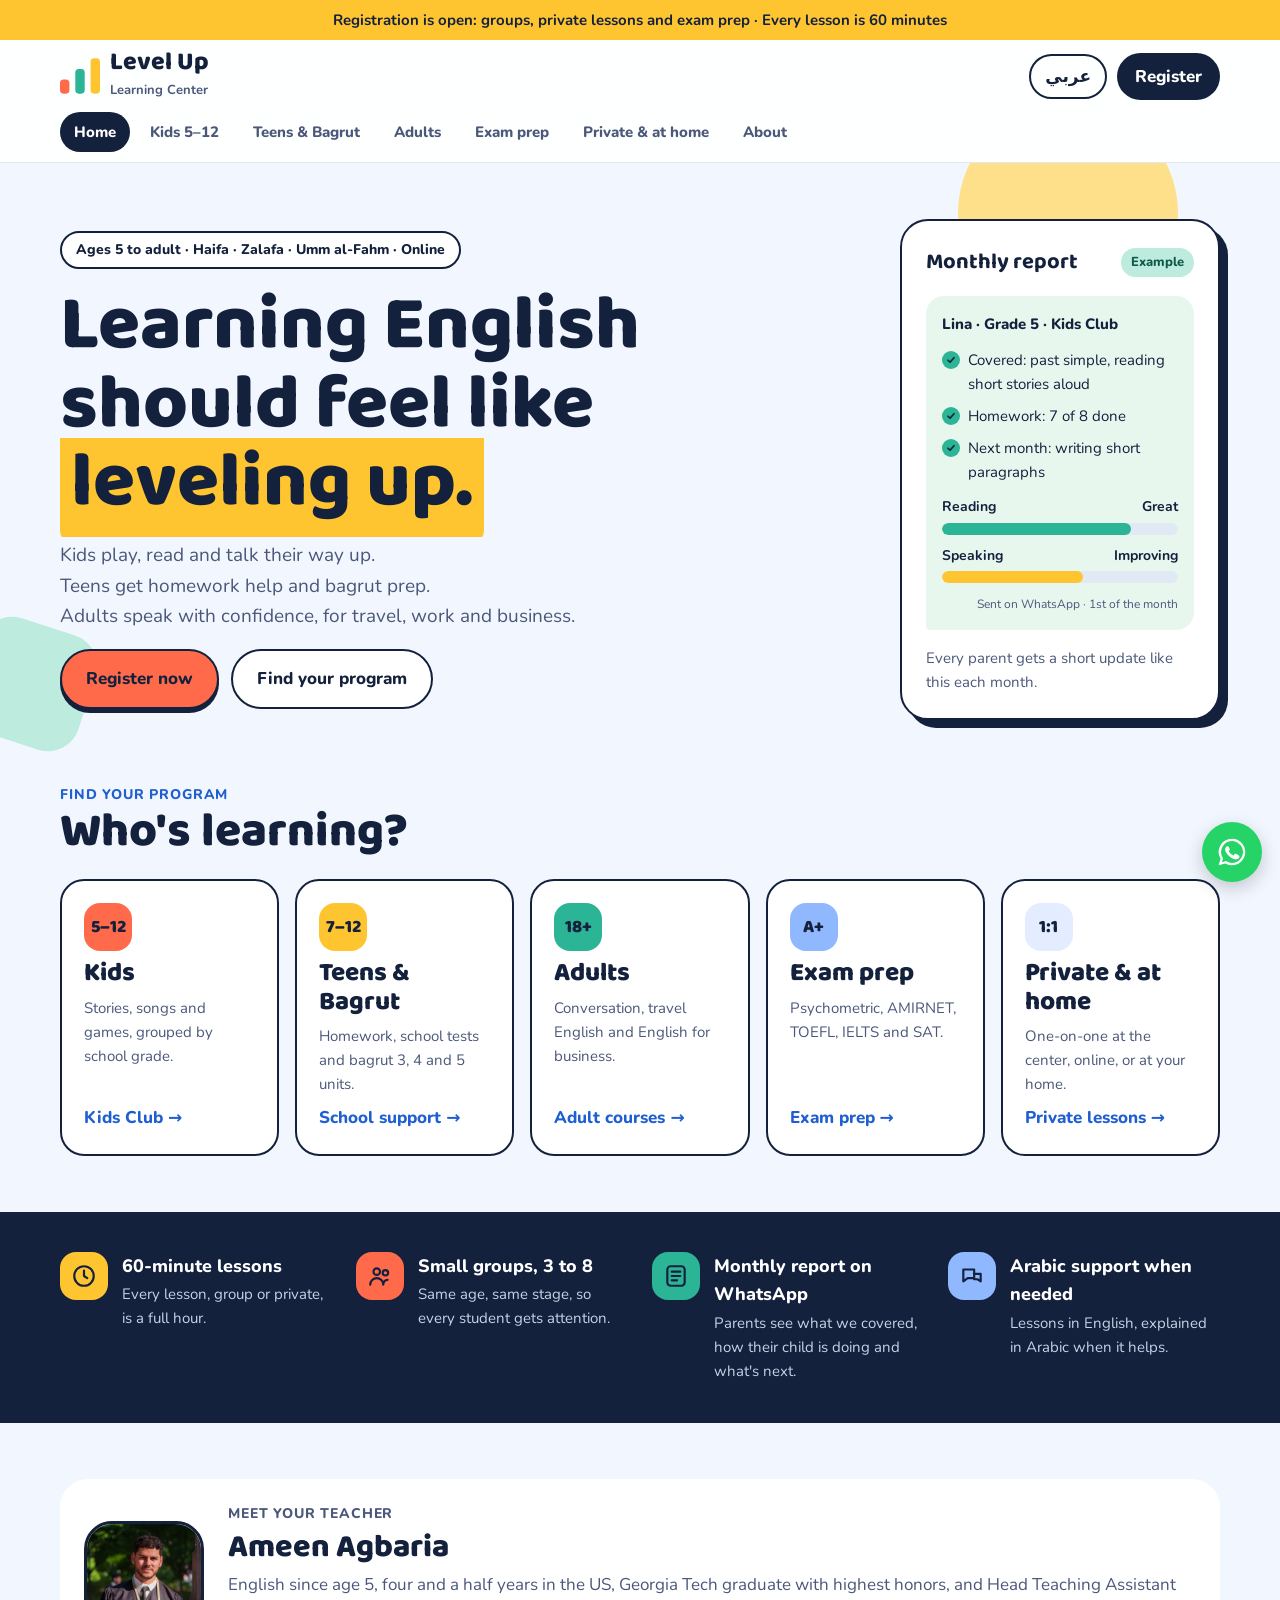
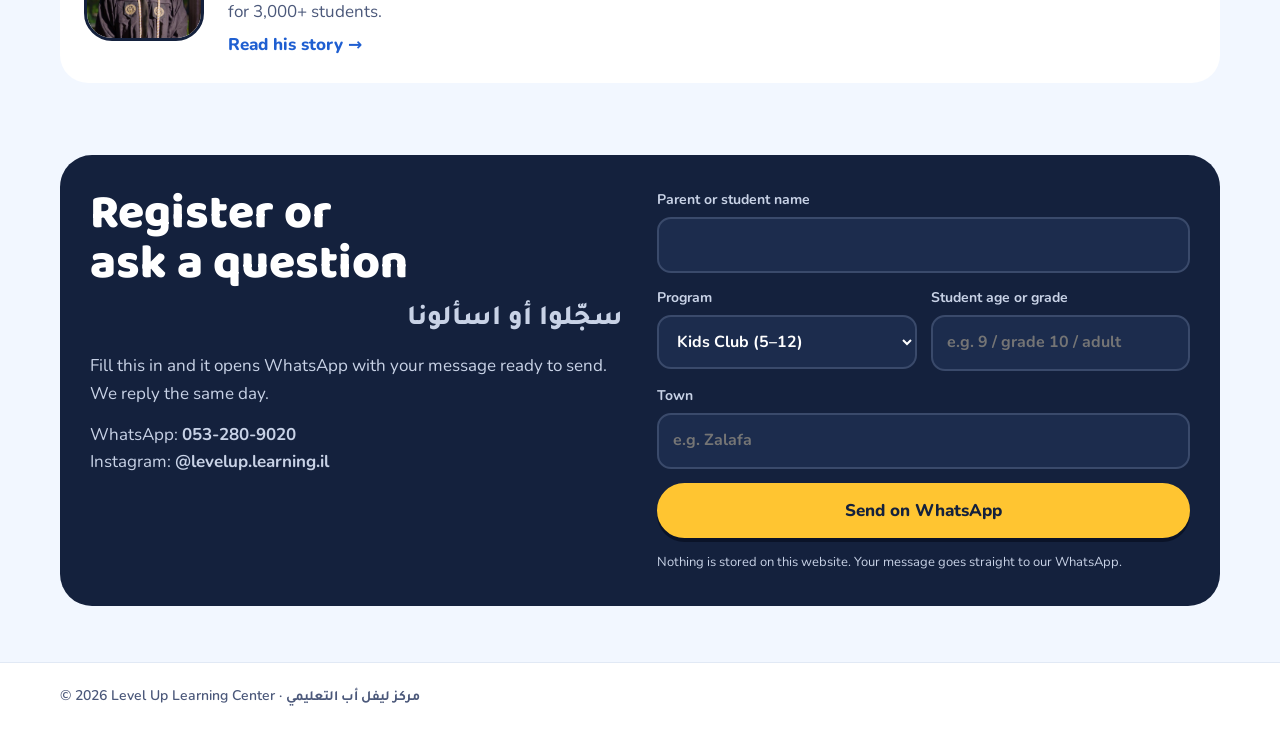
==== commit e3aa6c30: "New pricing: 1x/week default, groups open at 3, semi-private, higher private/home/adult prices" ====
--- a/index.html
+++ b/index.html
@@ -94,7 +94,7 @@
     <div class="item reveal" style="--d:0"><div class="ico" style="background:var(--yellow)"><svg width="26" height="26" viewBox="0 0 24 24" aria-hidden="true" fill="none" stroke="#14213D" stroke-width="2" stroke-linecap="round" stroke-linejoin="round"><circle cx="12" cy="12" r="9"/><path d="M12 7v5l3 2"/></svg></div>
       <div><h3>60-minute lessons</h3><p>Every lesson, group or private, is a full hour.</p></div></div>
     <div class="item reveal" style="--d:1"><div class="ico" style="background:var(--coral)"><svg width="26" height="26" viewBox="0 0 24 24" aria-hidden="true" fill="none" stroke="#14213D" stroke-width="2" stroke-linecap="round" stroke-linejoin="round"><circle cx="9" cy="8" r="3"/><circle cx="17" cy="9" r="2.5"/><path d="M3 20c0-3.3 2.7-6 6-6s6 2.7 6 6M15 20c0-2.5 1.5-4.5 4-4.5"/></svg></div>
-      <div><h3>Small groups, max 8</h3><p>Same age, same stage, so every student gets attention.</p></div></div>
+      <div><h3>Small groups, 3 to 8</h3><p>Same age, same stage, so every student gets attention.</p></div></div>
     <div class="item reveal" style="--d:2"><div class="ico" style="background:var(--mint)"><svg width="26" height="26" viewBox="0 0 24 24" aria-hidden="true" fill="none" stroke="#14213D" stroke-width="2" stroke-linecap="round" stroke-linejoin="round"><rect x="4" y="3" width="16" height="18" rx="3"/><path d="M8 8h8M8 12h8M8 16h5"/></svg></div>
       <div><h3>Monthly report on WhatsApp</h3><p>Parents see what we covered, how their child is doing and what's next.</p></div></div>
     <div class="item reveal" style="--d:3"><div class="ico" style="background:var(--sky)"><svg width="26" height="26" viewBox="0 0 24 24" aria-hidden="true" fill="none" stroke="#14213D" stroke-width="2" stroke-linecap="round" stroke-linejoin="round"><path d="M4 6h10v8H8l-4 3z"/><path d="M14 10h6v7l-3-2h-3"/></svg></div>
@@ -114,22 +114,22 @@
   <section class="wrap page-head">
     <p class="eyebrow reveal">Kids Club · Ages 5–12</p>
     <h1 class="h1 split-words">English through <span class="hl">play.</span></h1>
-    <p class="lead reveal" style="--d:2">Stories, songs, phonics and speaking games. Kids are grouped by school grade, so they learn alongside children at the same stage.</p>
-    <div class="facts reveal" style="--d:3"><span class="hi">60 minutes per lesson</span><span>2 lessons a week</span><span>Max 8 kids</span><span>Grouped by grade</span></div>
+    <p class="lead reveal" style="--d:2">Stories, songs, phonics and speaking games. Kids are grouped by grade band, so they learn alongside children at the same stage.</p>
+    <div class="facts reveal" style="--d:3"><span class="hi">60 minutes per lesson</span><span>1 or 2 lessons a week</span><span>Groups of 3–8</span><span>Grouped by grade band</span></div>
   </section>
   <section class="sec"><div class="wrap split">
     <div class="side reveal"><p class="eyebrow">What they learn</p><h2 class="h2">Step by step, grade by grade</h2></div>
     <div class="stack">
       <div class="card line reveal"><span class="k">Ages 5–7</span><h3>Sounds, letters and first words</h3><p>Phonics, songs and picture stories. Lots of listening and speaking before reading.</p></div>
-      <div class="card line reveal"><span class="k">Grades 2–4</span><h3>Reading and everyday talk</h3><p>Short stories, simple sentences and conversation games that build confidence.</p></div>
-      <div class="card line reveal"><span class="k">Grades 5–6</span><h3>Reading, writing and school support</h3><p>Longer texts, short paragraphs and help with what they study in class.</p></div>
+      <div class="card line reveal"><span class="k">Grades 2–3</span><h3>Reading and everyday talk</h3><p>Short stories, simple sentences and conversation games that build confidence.</p></div>
+      <div class="card line reveal"><span class="k">Grades 4–6</span><h3>Reading, writing and school support</h3><p>Longer texts, short paragraphs and help with what they study in class.</p></div>
       <div class="card reveal"><h3>Parents stay in the loop</h3><p>A short WhatsApp report every month: what we covered, homework, and what's next.</p></div>
     </div>
   </div></section>
   <section class="sec"><div class="wrap">
     <div class="price-card reveal">
-      <div><p class="per">Kids Club</p><p class="amt">₪380</p><p class="per">per month</p></div>
-      <ul><li>2 lessons a week, 60 minutes each</li><li>Groups of up to 8, by grade</li><li>Monthly report on WhatsApp</li><li>Siblings save 10%</li></ul>
+      <div><p class="per">Kids Club · 1 lesson a week</p><p class="amt">₪260</p><p class="per">per month · ₪460 for 2 lessons a week</p></div>
+      <ul><li>60 minutes per lesson</li><li>Groups of 3–8, by grade band</li><li>Semi-private for 2 students: ₪380 per month each</li><li>Monthly report on WhatsApp · Siblings save 10%</li></ul>
       <a class="btn btn-yellow" href="#register">Register your child</a>
     </div>
   </div></section>
@@ -141,7 +141,7 @@
     <p class="eyebrow reveal">School support &amp; Bagrut · Grades 7–12</p>
     <h1 class="h1 split-words">From homework to <span class="hl">bagrut day.</span></h1>
     <p class="lead reveal" style="--d:2">Middle school students are grouped by grade. High school students are grouped by bagrut level, 3, 4 or 5 units, and work on the actual school material.</p>
-    <div class="facts reveal" style="--d:3"><span class="hi">60 minutes per lesson</span><span>2 lessons a week</span><span>Max 8 students</span><span>3 · 4 · 5 units</span></div>
+    <div class="facts reveal" style="--d:3"><span class="hi">60 minutes per lesson</span><span>1 or 2 lessons a week</span><span>Groups of 3–8</span><span>3 · 4 · 5 units</span></div>
   </section>
   <section class="sec"><div class="wrap split">
     <div class="side reveal"><p class="eyebrow">What we cover</p><h2 class="h2">Built around school</h2></div>
@@ -154,8 +154,8 @@
   </div></section>
   <section class="sec"><div class="wrap">
     <div class="price-card reveal">
-      <div><p class="per">School Support</p><p class="amt">₪420</p><p class="per">per month</p></div>
-      <ul><li>2 lessons a week, 60 minutes each</li><li>Grouped by grade or bagrut units</li><li>Monthly report to parents</li><li>Siblings save 10%</li></ul>
+      <div><p class="per">School Support · 1 lesson a week</p><p class="amt">₪300</p><p class="per">per month · ₪540 for 2 lessons a week</p></div>
+      <ul><li>60 minutes per lesson</li><li>Twice a week recommended in bagrut years</li><li>Semi-private for 2 students: ₪420 per month each</li><li>Monthly report to parents · Siblings save 10%</li></ul>
       <a class="btn btn-yellow" href="#register">Register now</a>
     </div>
   </div></section>
@@ -167,7 +167,7 @@
     <p class="eyebrow reveal">English for adults</p>
     <h1 class="h1 split-words">Speak English with <span class="hl">confidence.</span></h1>
     <p class="lead reveal" style="--d:2">For travel, for growing a business, or just for yourself. We start with a short chat to find your level and your goal, then put you in the right course or private plan.</p>
-    <div class="facts reveal" style="--d:3"><span class="hi">60 minutes per lesson</span><span>8–12 week courses</span><span>Small groups or private</span></div>
+    <div class="facts reveal" style="--d:3"><span class="hi">60 minutes per lesson</span><span>10-week courses</span><span>Groups of 3–8 or private</span></div>
   </section>
   <section class="sec"><div class="wrap">
     <div class="reveal" style="margin-bottom:22px"><p class="eyebrow">Choose your goal</p><h2 class="h2">What do you need English for?</h2></div>
@@ -191,8 +191,8 @@
   </div></section>
   <section class="sec"><div class="wrap">
     <div class="price-card reveal">
-      <div><p class="per">Adult courses</p><p class="amt">₪650+</p><p class="per">per course</p></div>
-      <ul><li>8–12 weeks, 60-minute lessons</li><li>Small groups by level and goal</li><li>Prefer one-on-one? See Private lessons</li></ul>
+      <div><p class="per">Adult courses · 10 weeks</p><p class="amt">₪900</p><p class="per">per course · Business English ₪1,100</p></div>
+      <ul><li>One 60-minute lesson a week</li><li>Groups of 3–8 by level and goal</li><li>Payable in 2 installments</li><li>Prefer one-on-one? See Private lessons</li></ul>
       <a class="btn btn-yellow" href="#register">Register now</a>
     </div>
   </div></section>
@@ -237,8 +237,8 @@
   </section>
   <section class="sec"><div class="wrap">
     <div class="price-card reveal">
-      <div><p class="per">At the center or online</p><p class="amt">₪460</p><p class="per">4 lessons</p></div>
-      <ul><li>₪880 for 8 lessons</li><li>60 minutes each</li><li>Valid for 3 months</li></ul>
+      <div><p class="per">At the center or online</p><p class="amt">₪520</p><p class="per">4 lessons</p></div>
+      <ul><li>₪980 for 8 lessons</li><li>60 minutes each</li><li>Valid for 3 months</li></ul>
       <a class="btn btn-yellow" href="#register">Book private lessons</a>
     </div>
   </div></section>
@@ -248,9 +248,9 @@
       <p class="sub">North and the Triangle only. The price includes travel and depends on your town. Prepaid in packs of 4 lessons.</p>
     </div>
     <div class="zones">
-      <div class="zone reveal" style="background:#EAF8F3;--d:0"><span class="n" style="background:var(--mint)">1</span><div class="t"><h3>Haifa &amp; Wadi Ara</h3><p>Haifa, Zalafa, Umm al-Fahm, Ar'ara, Kafr Qara and nearby</p></div><p class="p"><b>₪600</b><small>4 lessons</small></p></div>
-      <div class="zone reveal" style="background:#FFF5D6;--d:1"><span class="n" style="background:var(--yellow)">2</span><div class="t"><h3>Triangle &amp; Lower Galilee</h3><p>Baqa, Tayibe, Nazareth, Shefa-'Amr and nearby</p></div><p class="p"><b>₪680</b><small>4 lessons</small></p></div>
-      <div class="zone reveal" style="background:#FFE9E3;--d:2"><span class="n" style="background:var(--coral)">3</span><div class="t"><h3>Upper Galilee &amp; further north</h3><p>Sakhnin, Karmiel area, Upper Galilee</p></div><p class="p"><b>₪760</b><small>4 lessons</small></p></div>
+      <div class="zone reveal" style="background:#EAF8F3;--d:0"><span class="n" style="background:var(--mint)">1</span><div class="t"><h3>Haifa &amp; Wadi Ara</h3><p>Haifa, Zalafa, Umm al-Fahm, Ar'ara, Kafr Qara and nearby</p></div><p class="p"><b>₪680</b><small>4 lessons</small></p></div>
+      <div class="zone reveal" style="background:#FFF5D6;--d:1"><span class="n" style="background:var(--yellow)">2</span><div class="t"><h3>Triangle &amp; Lower Galilee</h3><p>Baqa, Tayibe, Nazareth, Shefa-'Amr and nearby</p></div><p class="p"><b>₪760</b><small>4 lessons</small></p></div>
+      <div class="zone reveal" style="background:#FFE9E3;--d:2"><span class="n" style="background:var(--coral)">3</span><div class="t"><h3>Upper Galilee &amp; further north</h3><p>Sakhnin, Karmiel area, Upper Galilee</p></div><p class="p"><b>₪880</b><small>4 lessons</small></p></div>
     </div>
   </div></section>
   <section class="sec"><div class="wrap"><div class="billing reveal"><h3>24-hour notice</h3><p>Cancel a private or home lesson at least 24 hours ahead, or it's used from your pack.</p></div></div></section>
@@ -286,7 +286,7 @@
       <div class="loc reveal" style="--d:0"><h3>Haifa</h3><p>Message us for the schedule · address shared after registration</p></div>
       <div class="loc reveal" style="--d:1"><h3>Zalafa</h3><p>Message us for the schedule · address shared after registration</p></div>
       <div class="loc reveal" style="--d:2"><h3>Umm al-Fahm</h3><p>Message us for the schedule · address shared after registration</p></div>
-      <div class="loc dark reveal" style="--d:3"><h3>Online</h3><p>Evenings, from anywhere in Israel</p></div>
+      <div class="loc dark reveal" style="--d:3"><h3>Online</h3><p>At times that fit your schedule, from anywhere in Israel</p></div>
     </div>
   </div></section>
   <section class="sec"><div class="wrap">
@@ -297,6 +297,7 @@
         <div><h3>Paid on the 1st</h3><p>Cash or bank transfer. You get a receipt every time.</p></div>
         <div><h3>Missed a class?</h3><p>Make it up the same week in another city or online.</p></div>
         <div><h3>Siblings save 10%</h3><p>On every extra child's membership.</p></div>
+        <div><h3>Groups open at 3</h3><p>With 2 students, the class runs as semi-private until it fills.</p></div>
       </div>
     </div>
   </div></section>
@@ -306,6 +307,7 @@
       <div class="card reveal" style="flex-basis:320px"><h3>Is my child too young to start?</h3><p>Kids Club starts at 5. Young kids learn through stories, songs and games, not grammar drills.</p></div>
       <div class="card reveal" style="flex-basis:320px"><h3>My child is behind at school. Can you help?</h3><p>Yes. School Support is grouped by grade and works on the actual school material, so we start from where your child is in class.</p></div>
       <div class="card reveal" style="flex-basis:320px"><h3>How long is each lesson?</h3><p>Every lesson is 60 minutes, whether it's a group class or a private lesson.</p></div>
+      <div class="card reveal" style="flex-basis:320px"><h3>What if the group isn't full yet?</h3><p>Groups open once 3 students register. With 2, we run the class as semi-private at a slightly higher price until more students join.</p></div>
       <div class="card reveal" style="flex-basis:320px"><h3>Will I know how my child is doing?</h3><p>Every month you get a short WhatsApp report, and you can message the teacher any time.</p></div>
     </div>
   </div></section>
